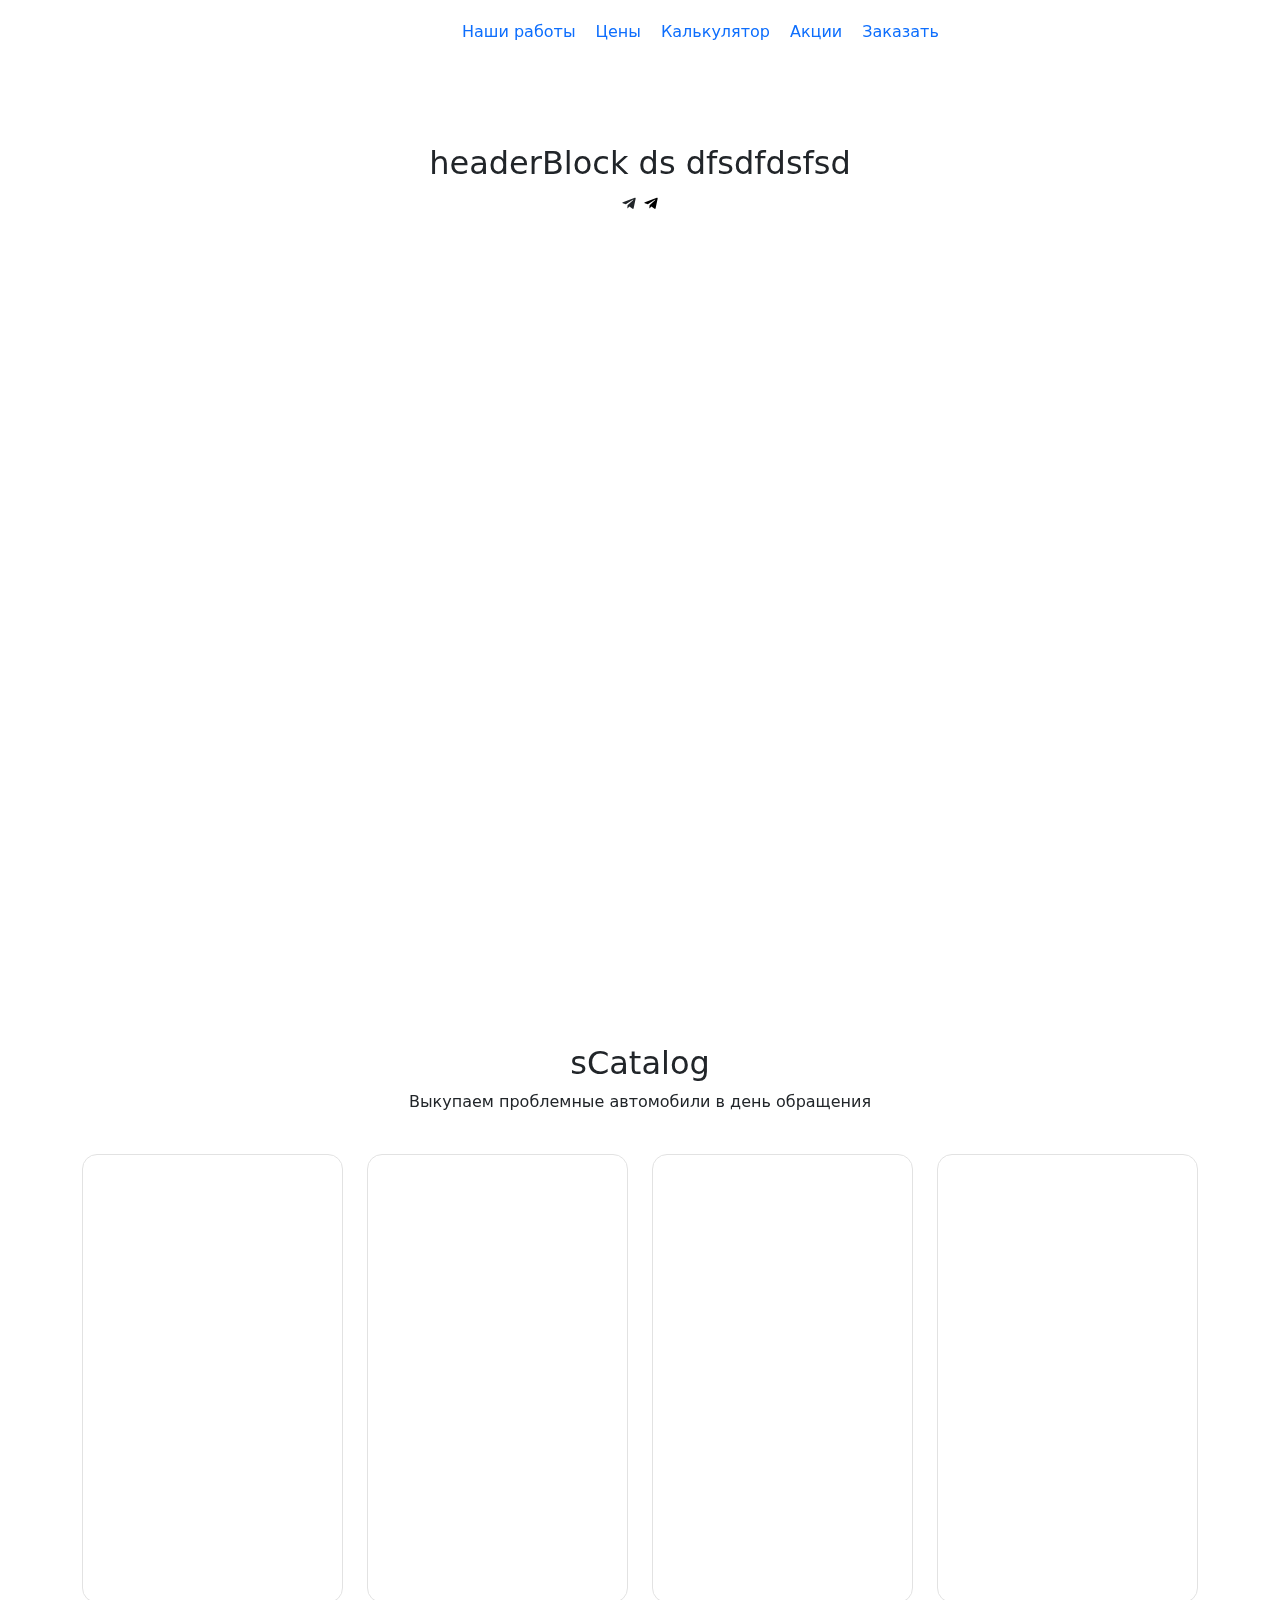
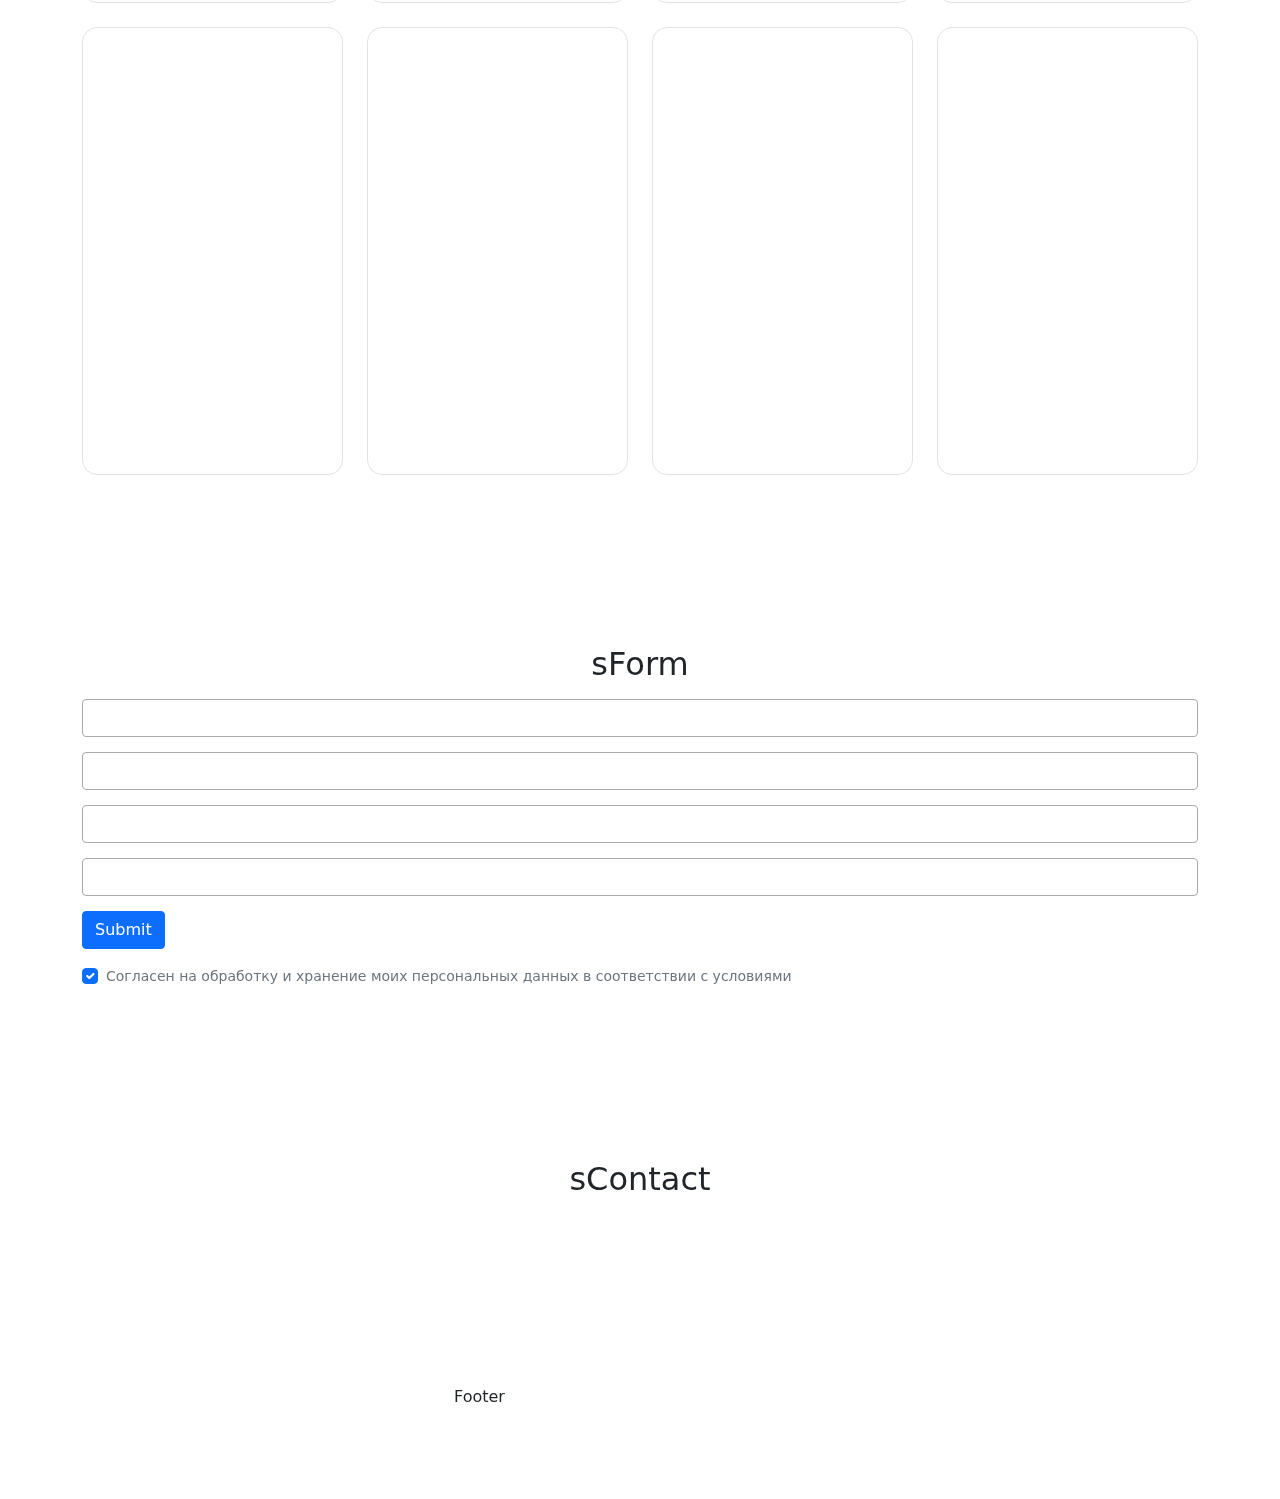
==== public/index.html @ 26b081e8 "Initial commit" ====
<!DOCTYPE html>
<html lang="ru">
	<head>
		<meta charset="utf-8">
		<title>Главная</title>
		<meta name="description" content="о чем страница">
		<meta http-equiv="X-UA-Compatible" content="IE=edge">
		<meta name="viewport" content="width=device-width,initial-scale=1.0,  shrink-to-fit=no, viewport-fit=cover">
		<link type="image/ico" href="img/favicon.ico" rel="shortcut icon"><meta name="format-detection" content="telephone=no"> 
		<link href="css/main.min.css" rel="stylesheet"/>
		<script>
			function addBlock(elem) {
				fetch(`parts/${elem}.html`)
					.then(response => response.text())
					.then( text => {
						const wrap = document.querySelector(`#${elem}Wrap`);
						wrap.insertAdjacentHTML('afterend', text);
						wrap.previousElementSibling.remove()
						wrap.remove();
					});
			}
		</script>
	</head>
	<body class="main-page">
		<div class="main-wrapper">
			<script>addBlock(`header`)</script>
			<div id="headerWrap"></div>
			<main>
				<!-- start headerBlock-->
				<div class="headerBlock section" id="headerBlock">
					<div class="container">
						<div class="section-title text-center">
							<h2>headerBlock ds dfsdfdsfsd</h2>
							<svg class="icon icon-telegram ">
								<use xlink:href="img/svg/sprite.svg#telegram"></use>
							</svg>
							<svg class="iconC iconC-telegram ">
								<use xlink:href="img/svg/spriteC.svg#telegram"></use>
							</svg>
						</div>
						<div class="row"></div>
					</div>
				</div>
				<!-- end headerBlock-->
				<!-- start sCatalog-->
				<div class="sCatalog section">
					<div class="container">
						<div class="section-title text-center">
							<h2>sCatalog</h2>
							<p>Выкупаем проблемные автомобили в день обращения</p>
						</div>
						<div class="sCatalog__row row">
							<div class="sCatalog__col col-3">
								<article class="product-item">
									<a class="product-item__img-wrap" href="#">
										<div class="img-wrap-center"> <img src="img/prod-1.jpg" alt="" loading="lazy"/>
										</div>
									</a>
									<div class="product-item__caption">
										<div class="product-item__title">
										</div>
										<div class="product-item__text">
										</div>
										<div class="product-item__price">
										</div>
										<a class="product-item__btn" href="#">
										</a>
									</div>
								</article>
								<!-- /.product-item-->
							</div>
							<div class="sCatalog__col col-3">
								<article class="product-item">
									<a class="product-item__img-wrap" href="#">
										<div class="img-wrap-center"> <img src="img/prod-2.jpg" alt="" loading="lazy"/>
										</div>
									</a>
									<div class="product-item__caption">
										<div class="product-item__title">
										</div>
										<div class="product-item__text">
										</div>
										<div class="product-item__price">
										</div>
										<a class="product-item__btn" href="#">
										</a>
									</div>
								</article>
								<!-- /.product-item-->
							</div>
							<div class="sCatalog__col col-3">
								<article class="product-item">
									<a class="product-item__img-wrap" href="#">
										<div class="img-wrap-center"> <img src="img/prod-3.jpg" alt="" loading="lazy"/>
										</div>
									</a>
									<div class="product-item__caption">
										<div class="product-item__title">
										</div>
										<div class="product-item__text">
										</div>
										<div class="product-item__price">
										</div>
										<a class="product-item__btn" href="#">
										</a>
									</div>
								</article>
								<!-- /.product-item-->
							</div>
							<div class="sCatalog__col col-3">
								<article class="product-item">
									<a class="product-item__img-wrap" href="#">
										<div class="img-wrap-center"> <img src="img/prod-4.jpg" alt="" loading="lazy"/>
										</div>
									</a>
									<div class="product-item__caption">
										<div class="product-item__title">
										</div>
										<div class="product-item__text">
										</div>
										<div class="product-item__price">
										</div>
										<a class="product-item__btn" href="#">
										</a>
									</div>
								</article>
								<!-- /.product-item-->
							</div>
							<div class="sCatalog__col col-3">
								<article class="product-item">
									<a class="product-item__img-wrap" href="#">
										<div class="img-wrap-center"> <img src="img/prod-5.jpg" alt="" loading="lazy"/>
										</div>
									</a>
									<div class="product-item__caption">
										<div class="product-item__title">
										</div>
										<div class="product-item__text">
										</div>
										<div class="product-item__price">
										</div>
										<a class="product-item__btn" href="#">
										</a>
									</div>
								</article>
								<!-- /.product-item-->
							</div>
							<div class="sCatalog__col col-3">
								<article class="product-item">
									<a class="product-item__img-wrap" href="#">
										<div class="img-wrap-center"> <img src="img/prod-6.jpg" alt="" loading="lazy"/>
										</div>
									</a>
									<div class="product-item__caption">
										<div class="product-item__title">
										</div>
										<div class="product-item__text">
										</div>
										<div class="product-item__price">
										</div>
										<a class="product-item__btn" href="#">
										</a>
									</div>
								</article>
								<!-- /.product-item-->
							</div>
							<div class="sCatalog__col col-3">
								<article class="product-item">
									<a class="product-item__img-wrap" href="#">
										<div class="img-wrap-center"> <img src="img/prod-7.jpg" alt="" loading="lazy"/>
										</div>
									</a>
									<div class="product-item__caption">
										<div class="product-item__title">
										</div>
										<div class="product-item__text">
										</div>
										<div class="product-item__price">
										</div>
										<a class="product-item__btn" href="#">
										</a>
									</div>
								</article>
								<!-- /.product-item-->
							</div>
							<div class="sCatalog__col col-3">
								<article class="product-item">
									<a class="product-item__img-wrap" href="#">
										<div class="img-wrap-center"> <img src="img/prod-8.jpg" alt="" loading="lazy"/>
										</div>
									</a>
									<div class="product-item__caption">
										<div class="product-item__title">
										</div>
										<div class="product-item__text">
										</div>
										<div class="product-item__price">
										</div>
										<a class="product-item__btn" href="#">
										</a>
									</div>
								</article>
								<!-- /.product-item-->
							</div>
						</div>
					</div>
				</div>
				<!-- end sCatalog-->
				<!-- start sForm-->
				<section class="sForm section" id="sForm">
					<div class="container">
						<div class="section-title text-center">
							<h2>sForm</h2>
						</div>
						<div class="sForm__row row">
						</div>
						<div class="form-wrap">
							<form>
								<div class="form-wrap__input-wrap form-group"><input class="form-wrap__input form-control" inputmode="" name="" type="text" placeholder=""/>
								</div>
								<!-- +e.input-wrap-->
								<div class="form-wrap__input-wrap form-group"><input class="form-wrap__input form-control" inputmode="" name="" type="text" placeholder=""/>
								</div>
								<!-- +e.input-wrap-->
								<div class="form-wrap__input-wrap form-group"><input class="form-wrap__input form-control" inputmode="" name="" type="text" placeholder=""/>
								</div>
								<!-- +e.input-wrap-->
								<div class="form-wrap__input-wrap form-group"><input class="form-wrap__input form-control" inputmode="" name="" type="text" placeholder=""/>
								</div>
								<!-- +e.input-wrap-->
								<button class="form-wrap__btn btn btn-primary" type="submit">Submit
								</button>
								<div class="form-wrap__policy">
									<label class="custom-input form-check"><input class="custom-input__input form-check-input" name="checkbox" type="checkbox" checked="checked"/><small class="custom-input__text text-secondary">Согласен на обработку и хранение моих персональных данных в соответствии с условиями</small>
									</label>
								</div>
							</form>
						</div>
					</div>
				</section>
				<!-- end sForm-->
				<!-- start sContact-->
				<section class="sContact section" id="sContact">
					<div class="container">
						<div class="section-title text-center">
							<h2>sContact</h2>
						</div>
						<div class="sContact__row row">
						</div>
					</div>
				</section>
				<!-- end sContact-->
			</main>
			<script>addBlock(`footer`)</script>
			<div id="footerWrap"></div>
		</div>
		<!--  start modals-->
		<div id="modal-call" style="display: none">
			<div class="modal-win">
				<div class="form-wrap">
					<form>
						<div class="text-center">
							<div class="form-wrap__title form-data h3 ttu">Обратный звонок
							</div>
							<p class="after-headline">Заполните заявку и&nbsp;мы&nbsp;с&nbsp;Вами свяжемся в&nbsp;течение 15&nbsp;минут</p>
						</div>
						<div class="form-wrap__input-wrap form-group"><input class="form-wrap__input form-control" inputmode="text" name="text" type="text" placeholder="Ваше Имя" required="required"/>
						</div>
						<!-- +e.input-wrap-->
						<div class="form-wrap__input-wrap form-group"><input class="form-wrap__input form-control" inputmode="tel" name="tel" type="tel" placeholder="Ваше телефон" required="required"/>
						</div>
						<!-- +e.input-wrap-->
						<div class="form-wrap__input-wrap form-group"><input class="form-wrap__input form-control" inputmode="tel" name="tel" type="tel" placeholder="Ваше телефон" required="required"/>
						</div>
						<!-- +e.input-wrap-->
						<button class="form-wrap__btn btn" type="submit">submit
						</button>
						<div class="form-wrap__policy">
							<label class="custom-input form-check"><input class="custom-input__input form-check-input" name="checkbox" type="checkbox" checked="checked"/><small class="custom-input__text text-secondary">Согласен на обработку и хранение моих персональных данных в соответствии с условиями</small>
							</label>
						</div>
						<div class="form-wrap__policy">
							<label class="custom-input form-check"><input class="custom-input__input form-check-input" name="checkbox" type="checkbox" checked="checked"/><small class="custom-input__text text-secondary">Согласен на обработку и хранение моих персональных данных в соответствии с условиями</small>
							</label>
						</div>
					</form>
				</div>
			</div>
		</div>
		<!-- #modal-call-->
		<!-- end modals-->
		<script src="libs/jquery/jquery.min.js"></script>
		<script src="libs/@fancyapps/ui/fancybox/fancybox.umd.js"> </script>
		<script src="libs/swiper/swiper-bundle.min.js"> </script>
		<script src="libs/inputmask/inputmask.min.js"> </script>
		<script src="libs/select2/js/select2.min.js"> </script>
		<script src="libs/select2/js/i18n/ru.js"> </script>
		<script src="js/JSCCommon.js"></script>
		<script src="js/common.js"></script>
	</body>
</html>
---- public/css/main.min.css ----
@import "custom-bootstrap.min.css";:root{--animate-delay:1.2s;--bs-body-font-size:16px;--sPT:2.5rem;--sPB:2.8125rem;--sTPB:1.25rem;--fancybox-content-color:var(--bs-body-color);--swiperArrowSize:4.25rem;--swiperArrowPosition:calc(var(--swiperArrowSize)*-1/2);--swiperBorderColorDef:var(--bs-primary);--swiperColorDef:var(--bs-primary);--swiperBgDef:#fff;--swiperBorderColorDefHover:var(--bs-primary);--swiperColorDefHover:var(--bs-primary);--swiperBgDefHover:#fff}.fancybox__container{--fancybox-bg:rgba(58,59,60,.77)}.pixel-perfect{background-position:center 0;background-repeat:no-repeat;display:block;height:100%;left:0;margin-left:auto;margin-right:auto;opacity:0;overflow:hidden;pointer-events:none;position:absolute;right:0;top:0;width:100%;z-index:1000}body,html{font-size:var(--bs-body-font-size)}html{-webkit-text-size-adjust:100%;-webkit-tap-highlight-color:rgba(33,36,41,0)}body.fancybox-active,body[class*=fixed]{margin-right:var(--spacing-end)}body.fancybox-active .header,body[class*=fixed] .header{padding-right:var(--spacing-end)}body.loaded_hiding{--s:0.36s;opacity:0;pointer-events:none;transition:all var(--s) ease-in-out}body.loaded_hiding:before{display:none}body.loaded{opacity:1;pointer-events:visible}body:before{content:"";height:100%;position:absolute;width:100%;--s:0.36s;-webkit-backdrop-filter:blur(5px);backdrop-filter:blur(5px);background-color:rgba(33,37,41,.8);left:0;opacity:0;top:0;transition:all var(--s) ease-in-out;z-index:-1}body.fancybox-active{overflow:hidden}body[class*=fixed]{left:0;position:absolute;top:0;touch-action:none;width:100%;z-index:999;-webkit-overflow-scrolling:none;overflow:hidden;overscroll-behavior:none}body[class*=fixed]:before{opacity:.76;z-index:999}.main-wrapper{display:flex;flex-direction:column;min-height:100vh;overflow:hidden;position:relative;width:100%}main{flex-grow:1}.section{background-position:50%;background-repeat:no-repeat;background-size:cover;padding-bottom:var(--sPB);padding-top:var(--sPT)}.section-title{margin-bottom:var(--sTPB)}.mono{font-family:var(--bs-font-monospace)}.small{font-size:.875rem}.tdn{text-decoration:none!important}.ttu{text-transform:uppercase}.tdu{text-decoration:underline}.tdu:hover{text-decoration:none}.fw-300{font-weight:300}.fw-400{font-weight:400}.fw-900{font-weight:900}.fw-500{font-weight:500}.fw-600{font-weight:600}.fw-100{font-weight:100}.row--sm{--bg-gutter-x:1.25rem}.image-source-link{color:#98c3d1}.strong,strong{font-weight:700}ul{padding-left:0}.res-i,picture img{height:auto;max-width:100%}.img-bg{background-position:50%;background-repeat:no-repeat;background-size:cover;position:relative}.img-bg img{inset:0;-o-object-fit:cover;object-fit:cover;position:absolute}.bgs{background-position:50%;background-repeat:no-repeat;background-size:cover}.table{display:table}.tr{display:table-row}.td{display:table-cell}.tabs__btn-accordion{width:100%}.tabs__btn:hover{cursor:pointer}.tabs__content{display:none}.tabs__content.active{display:block}.invisible{border:0;height:1px;margin:-1px;padding:0;position:absolute;width:1px;clip:rect(0 0 0 0);overflow:hidden}.control-wrap{position:relative}.swiper-button-hand{background-color:var(--swiperBgDef);background-image:none;background-position:50%;background-repeat:no-repeat;background-size:cover;border:2px solid var(--swiperBorderColorDef);border-radius:50%;bottom:0;box-shadow:0 15px 60px rgba(0,0,0,.1);color:var(--swiperColorDef);height:var(--swiperArrowSize);margin:auto 0;outline:none!important;position:absolute;top:0;width:var(--swiperArrowSize);--s:0.36s;transition:all var(--s) ease-in-out;-webkit-user-select:none;-moz-user-select:none;user-select:none}.swiper-button-hand:hover{background-color:var(--swiperBgDefHover);border-color:var(--swiperBorderColorDefHover);color:var(--swiperColorDefHover)}.swiper-button-hand .icon{font-size:.75rem}.swiper-button-hand:after{display:none}.swiper-button-hand-next{right:var(--swiperArrowPosition)}.swiper-button-hand-prev{left:var(--swiperArrowPosition)}.swiper-pagination{text-align:center;width:100%}.swiper-pagination-bullet{background-color:#e6e6e6;border-radius:50%;height:8px;opacity:1;outline:none!important;width:8px;--s:0.36s;display:inline-block;margin-left:.5rem;margin-right:.3125rem;transition:all var(--s) ease-in-out}.swiper-pagination-bullet-active,.swiper-pagination-bullet:hover{background-color:var(--bs-primary)}picture{display:block}img.object-fit-js{display:block;height:100%;width:100%}.object-fit-js img,img.img-bg,img.object-fit-js{-o-object-fit:cover;object-fit:cover}a{--s:0.36s;transition:all var(--s) ease-in-out}.picture-bg,img.img-bg{z-index:-1}.picture-bg,.picture-bg .object-fit-js,img.img-bg,img.img-bg .object-fit-js{height:100%;left:0;position:absolute;top:0;width:100%}.bg-wrap{position:relative;z-index:2}.browsehappy{background:#000;color:#fff;font-size:10px;min-height:100px;padding-top:30px;position:absolute;top:0;width:100%;z-index:2000}iframe{border:none}::-webkit-calendar-picker-indicator{background-image:url('data:image/svg+xml;charset=utf-8,<svg xmlns="http://www.w3.org/2000/svg" width="16" height="15" viewBox="0 0 24 24"><path fill="%230d6efd" d="M20 3h-1V1h-2v2H7V1H5v2H4c-1.1 0-2 .9-2 2v16c0 1.1.9 2 2 2h16c1.1 0 2-.9 2-2V5c0-1.1-.9-2-2-2m0 18H4V8h16z"/></svg>')}.btn,.form-control,.form-select{box-shadow:none!important}.fancybox__content :focus:not(.carousel__button.is-close){outline:none!important}.form-check,.form-check-input,.form-switch{cursor:pointer}.img-wrap-center{align-items:center;display:flex;inset:0;justify-content:center;margin:auto;position:absolute}.img-wrap-center img{height:auto;max-height:100%;max-width:100%}.img-wrap-center img.object-fit-js{height:100%;-o-object-fit:cover;object-fit:cover;width:100%}.footer{margin-top:auto}.footer__row{--bs-gutter-y:var(--bs-gutter-x)}.footer__slide{height:auto}.form-wrap__input-wrap{margin-bottom:.9375rem}.form-wrap__input{resize:none}.form-wrap__btn{cursor:pointer;margin-bottom:.9375rem}.form-wrap label{display:block;width:100%}input[type=number]{-moz-appearance:textfield}select::-ms-expand{display:none}input::-webkit-inner-spin-button,input::-webkit-outer-spin-button{-webkit-appearance:none;margin:0}.headerBlock{min-height:100vh;min-height:calc(var(--vh, 1vh)*100)}.headerBlock__row{--bs-gutter-y:var(--bs-gutter-x)}.headerBlock__slide{height:auto}.soc{--bs-gutter-x:10px;--bs-gutter-y:m;display:flex;margin-left:calc(var(--bs-gutter-x)*-1/2);margin-right:calc(var(--bs-gutter-x)*-1/2);margin-top:calc(var(--bs-gutter-y)*-1)}.soc>*{margin-top:calc(var(--bs-gutter-y));padding-left:calc(var(--bs-gutter-x)/2);padding-right:calc(var(--bs-gutter-x)/2)}.soc__item{text-decoration:none!important;vertical-align:middle;--s:0.36s;display:grid;place-items:center;transition:all var(--s) ease-in-out}.soc .icon{font-size:1.875rem}.counter{counter-reset:num}.counter__item{position:relative}.counter__item:before{content:counter(num);counter-increment:num}.addBlock{border:1px solid;border-radius:23px;color:var(--color,#0d6efd);display:flex;overflow:hidden;position:relative}.addBlock input{border:none;color:inherit;height:2.8125rem;text-align:center}.addBlock__btn{background:none!important;background:transparent;border:none!important;border-radius:23px;box-shadow:none!important;color:inherit;height:2.8125rem;outline:none!important;position:relative;width:1.625rem}.addBlock__btn:after,.addBlock__btn:before{background-color:currentColor;content:"";height:2px;inset:0;margin:auto;position:absolute;width:10px}.addBlock__btn--plus:after{transform:rotate(90deg)}.search-block{position:relative}.search-block input{border:none!important;font-size:14px;outline:none!important;padding-bottom:.875rem;padding-left:1.875rem;padding-top:.875rem;width:100%}.search-block .icon{border:none!important;font-size:1.25rem}.search-block button{align-items:center;background:none!important;border:none!important;display:flex;height:100%;justify-content:center;left:0;position:absolute;top:0}.breadcrumb-item{width:auto}:root{--fancybox-content-bg:none}.fancybox__content{max-width:100%;padding:0}.modal-win{background-color:#fff;max-width:100%;padding:40px;position:relative;width:31.25rem}.modal-win .mfp-close{color:#0d6efd;font-size:40px;font-weight:100}a{outline:0!important}.modal-form{position:relative}#foot-dialog h3{font-size:2.25em}.mfp-close{background:0 0;border:0;border-radius:50%;box-shadow:none;color:#212529;cursor:pointer;display:block;font-family:Arial,Baskerville,monospace;font-size:28px;font-size:50px;font-style:normal;font-weight:100;height:56px;line-height:56px;margin-right:-5px;margin-top:-5px;opacity:.65;opacity:1;outline:0;overflow:visible;padding:0;position:absolute;right:0;text-align:center;text-decoration:none;top:0;-webkit-user-select:none;-moz-user-select:none;user-select:none;width:56px;z-index:1046;--s:0.36s;transition:all var(--s) ease-in-out}.polite .link{color:#0d6efd;cursor:pointer;text-decoration:underline}.polite .link :hover{display:none}.fancybox__container{min-height:100%;transform:none!important;width:100%!important}.fancybox-throwOutUp{animation:fancybox-throwOutUp .25s ease both}.fancybox-throwOutDown{animation:fancybox-throwOutDown .25s ease both}@keyframes fancybox-throwOutUp{0%{opacity:0;transform:translate3d(0,-5%,0)}to{opacity:1;transform:translateZ(0)}}@keyframes fancybox-throwOutDown{to{opacity:0;transform:translate3d(0,10%,0)}}.sCatalog__row{--bs-gutter-y:var(--bs-gutter-x)}.sCatalog__slide{height:auto}.product-item{background:#fff;border:1px solid #e2e2e2;border-radius:15px;display:flex;flex-direction:column;min-height:100%;overflow:hidden;position:relative}.product-item__img-wrap{display:block;position:relative;--ratio:190/298;aspect-ratio:var(--ratio)}.product-item__caption{display:flex;flex-direction:column;flex-grow:1;padding:1.25rem}.sContact__row{--bs-gutter-y:var(--bs-gutter-x)}.sContact__slide{height:auto}.sContent__row{--bs-gutter-y:var(--bs-gutter-x)}.sContent__slide{height:auto}.sForm__row{--bs-gutter-y:var(--bs-gutter-x)}.sForm__slide{height:auto}.menu{list-style:none;margin-bottom:0;max-width:100%;position:relative}.menu li{padding:0}.menu a{display:block;padding:1.25rem calc(var(--bs-gutter-x)/2)}.toggle-menu-mobile{--h:0.125em;--color:#0d6efd;--position:calc(var(--h)*2);cursor:pointer;display:block;font-size:32px;height:calc(var(--h)*12);position:relative;width:1em}.toggle-menu-mobile.on span{--color:transparent}.toggle-menu-mobile.on{--position:0;--rotate:45deg}.toggle-menu-mobile span:after,.toggle-menu-mobile span:before{content:"";left:0;position:absolute}.toggle-menu-mobile span{bottom:0;display:block;margin-bottom:auto;margin-top:auto;position:absolute;top:0}.toggle-menu-mobile span:before{top:var(--position);transform:rotate(var(--rotate,0))}.toggle-menu-mobile span:after{bottom:var(--position);transform:rotate(calc(var(--rotate, 0)*-1))}.toggle-menu-mobile span,.toggle-menu-mobile span:after,.toggle-menu-mobile span:before{backface-visibility:hidden;background-color:var(--color);height:var(--h);transform-origin:50% 50%;transition:all .3s;width:1em}.top-nav__row{--bs-gutter-y:var(--bs-gutter-x)}.top-nav__slide{height:auto}.topLine__row{--bs-gutter-y:var(--bs-gutter-x)}.topLine__slide{height:auto}@media (min-width:576px){.modal-text{max-width:1000px}}@media (min-width:768px){:root{--sPT:5rem;--sPB:5.625rem;--sTPB:2.5rem}}@media (min-width:992px){.wow{visibility:hidden}.menu{display:flex;text-align:center;--bs-gutter-x:20px;--bs-gutter-y:0;flex-wrap:wrap;margin-left:calc(var(--bs-gutter-x)*-1/2);margin-right:calc(var(--bs-gutter-x)*-1/2);margin-top:calc(var(--bs-gutter-y)*-1)}.menu>*{margin-top:calc(var(--bs-gutter-y));padding-left:calc(var(--bs-gutter-x)/2);padding-right:calc(var(--bs-gutter-x)/2)}}@media (max-width:991.98px){.menu-mobile{background-color:#fff;max-width:85%;position:fixed!important;right:0;top:0;width:280px;z-index:999;--s:0.6s;transition:all var(--s) ease-in-out;will-change:transform}.menu-mobile:not(.active){transform:translate3d(120%,0,0);--opacity:0}.menu-mobile:not(.active) .toggle-menu-mobile{opacity:0}.menu-mobile .toggle-menu-mobile{color:#fff;left:0;margin-left:-15%;position:absolute;right:auto;top:10px;z-index:9999}.menu-mobile .toggle-menu-mobile span:after,.menu-mobile .toggle-menu-mobile span:before{--color:#fff}.menu-mobile__inner{overflow-x:hidden;overflow-y:auto;padding:calc(env(safe-area-inset-top, 0px) + 1.25rem) 0 calc(env(safe-area-inset-bottom, 0px) + 1.25rem);-webkit-overflow-scrolling:touch;height:100vh}.menu-mobile.active .toggle-menu-mobile{opacity:1}.menu-mobile ul{position:relative}.menu-mobile li{border-top:1px solid hsla(0,0%,100%,.13);display:block;margin:0}.menu-mobile li a{display:block;padding:10px}}@media (hover:hover){.custom-scroll{scrollbar-color:var(--bs-primary) transparent;scrollbar-width:auto}.custom-scroll::-webkit-scrollbar{width:4px}.custom-scroll::-webkit-scrollbar-track{background:transparent}.custom-scroll::-webkit-scrollbar-thumb{background-color:var(--bs-primary);border:0 solid transparent;border-radius:16px}}
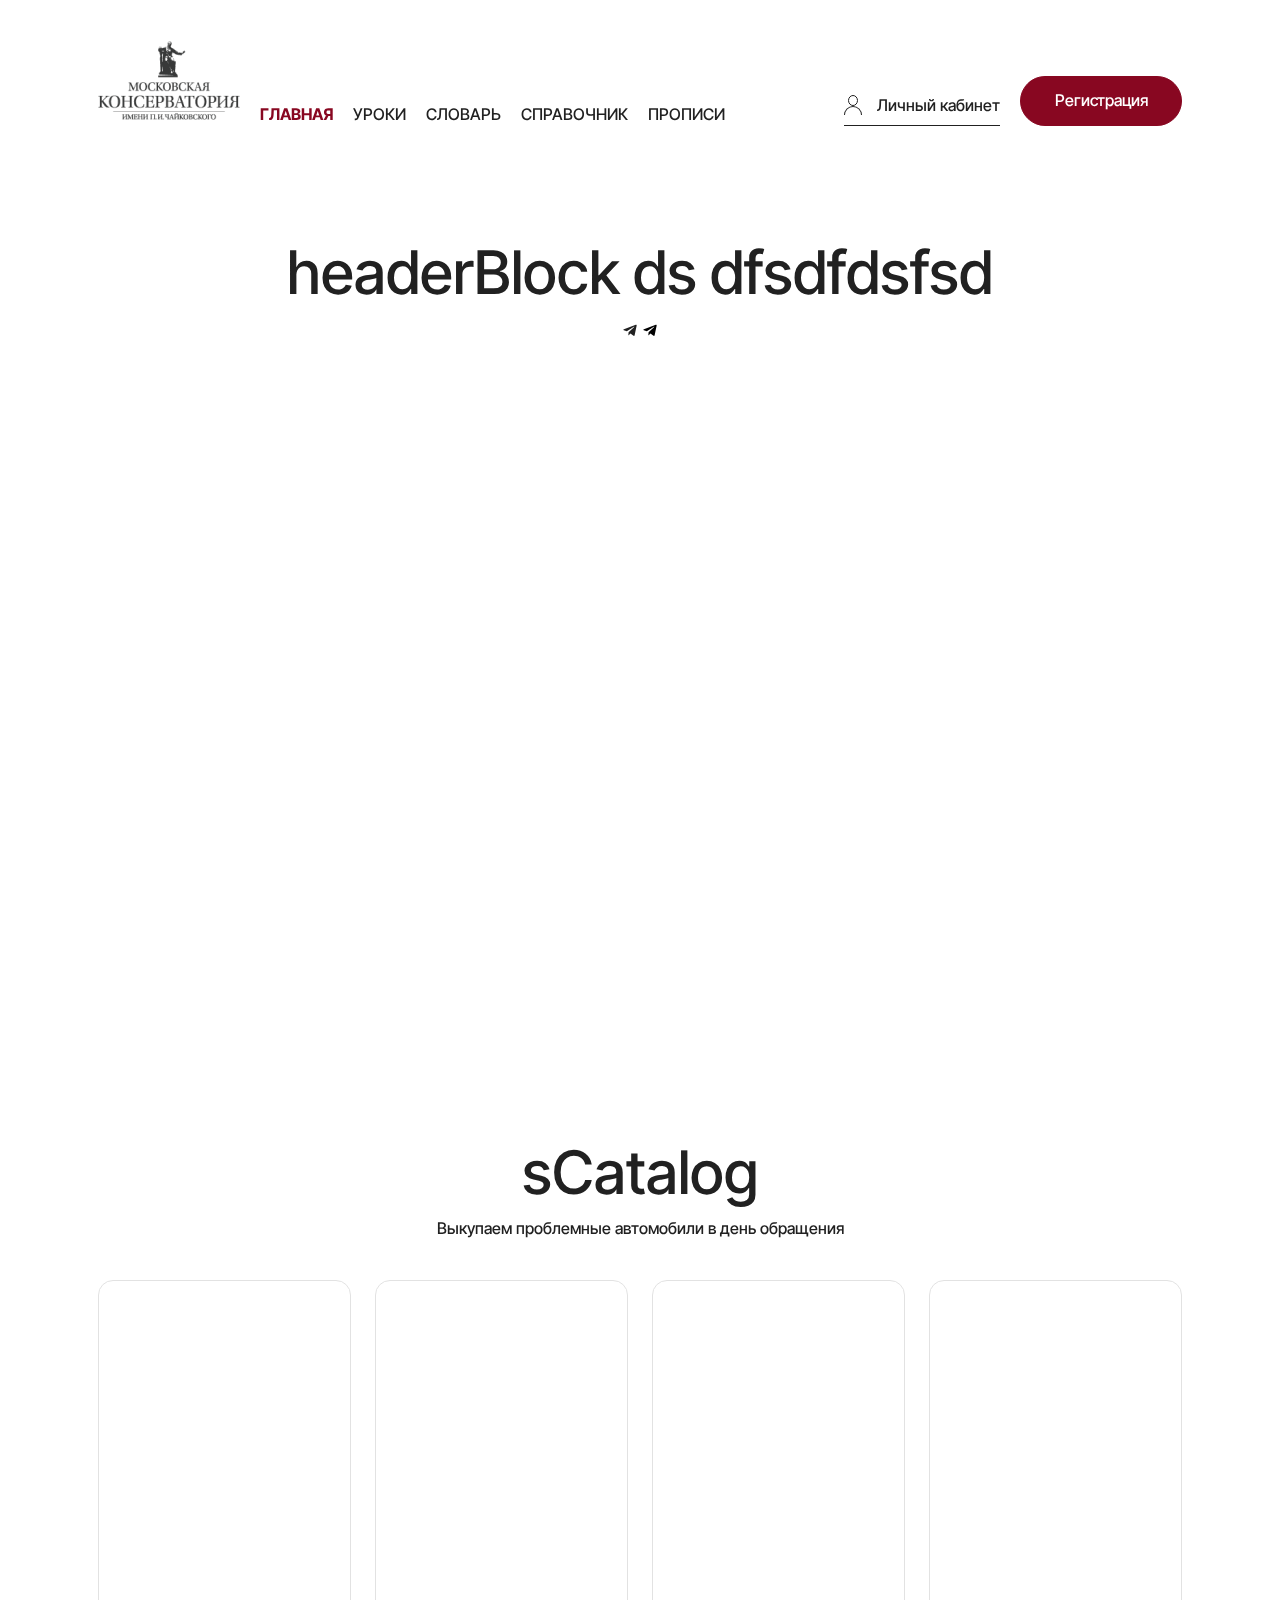
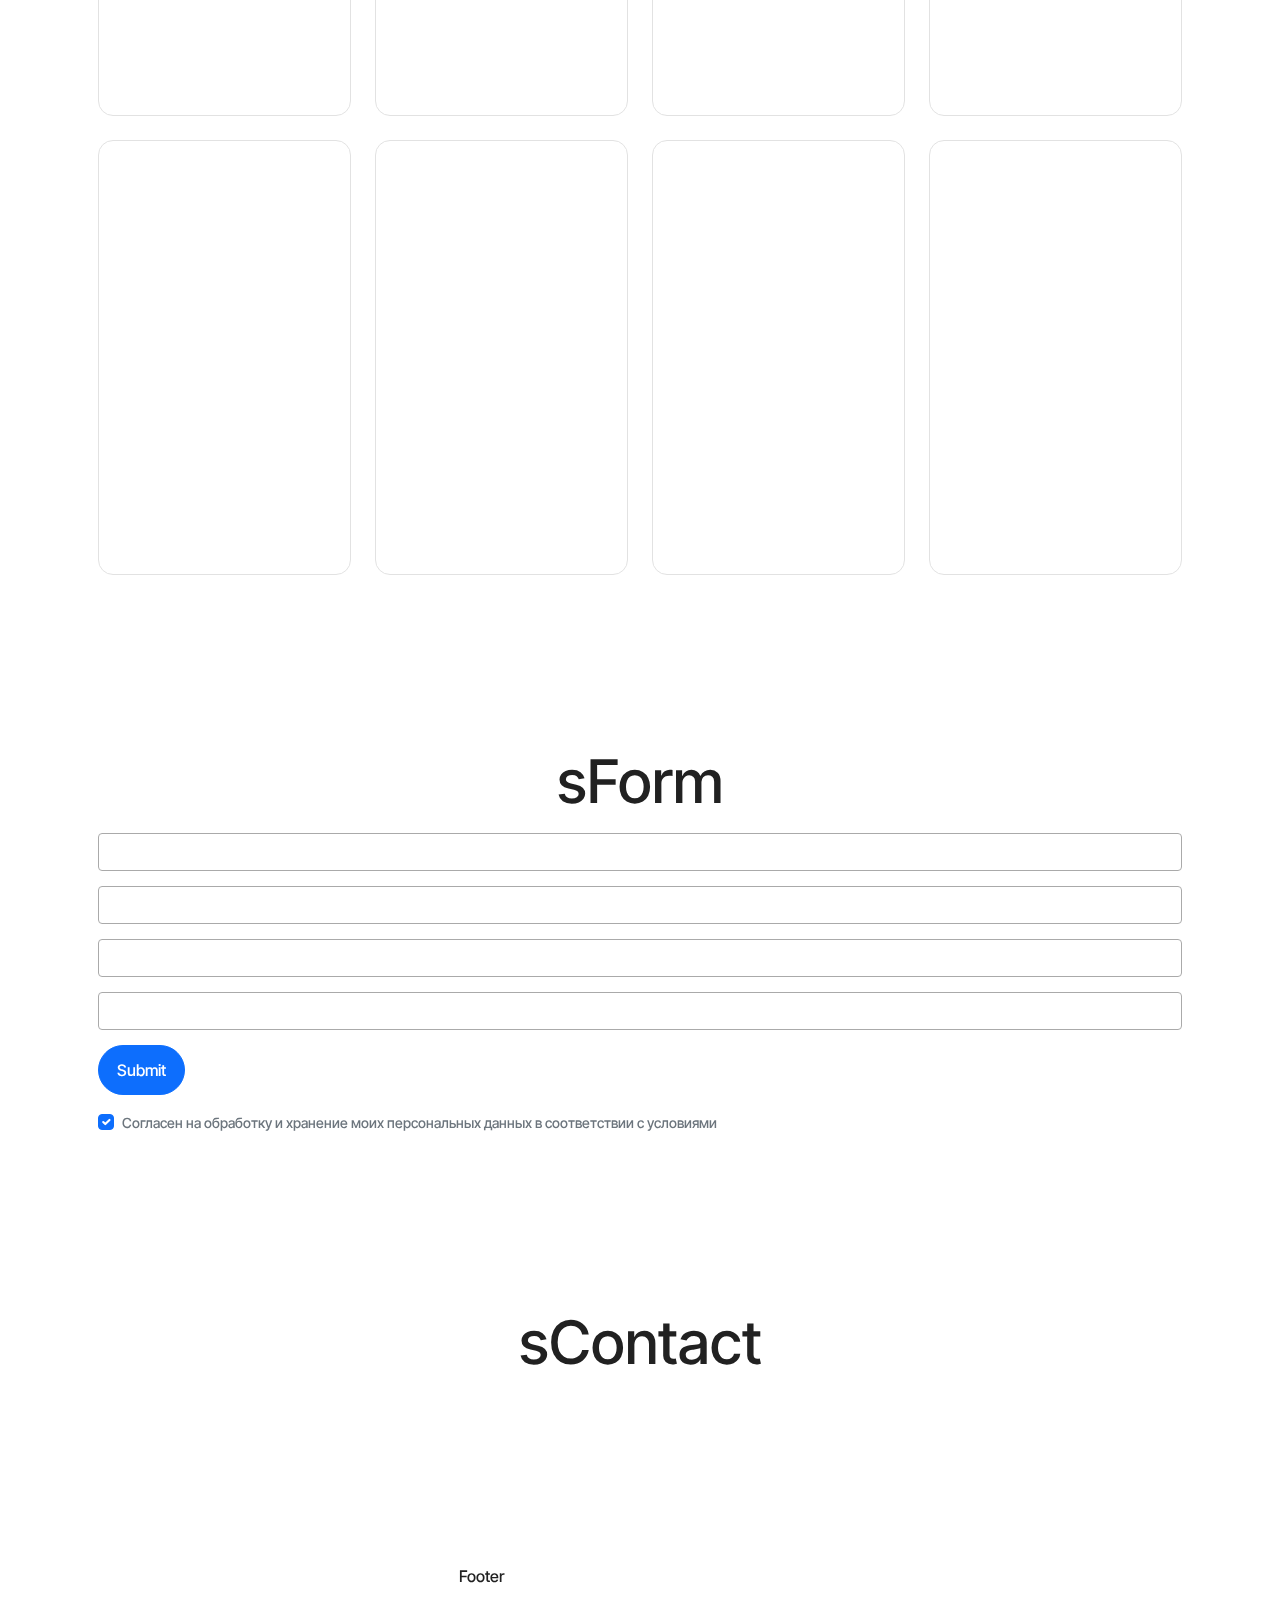
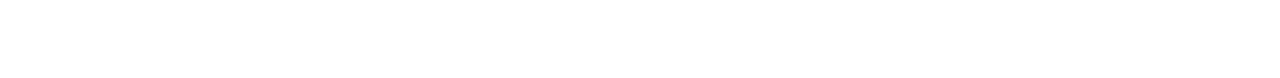
==== commit 8839a6b0: "feat: add header" ====
--- a/public/index.html
+++ b/public/index.html
@@ -6,7 +6,9 @@
 		<meta name="description" content="о чем страница">
 		<meta http-equiv="X-UA-Compatible" content="IE=edge">
 		<meta name="viewport" content="width=device-width,initial-scale=1.0,  shrink-to-fit=no, viewport-fit=cover">
-		<link type="image/ico" href="img/favicon.ico" rel="shortcut icon"><meta name="format-detection" content="telephone=no"> 
+		<link type="image/ico" href="img/favicon.ico" rel="shortcut icon"><meta name="format-detection" content="telephone=no"> <link rel="preconnect" href="https://fonts.googleapis.com">
+<link rel="preconnect" href="https://fonts.gstatic.com" crossorigin>
+<link href="https://fonts.googleapis.com/css2?family=Inter+Tight:ital,wght@0,100..900;1,100..900&display=swap" rel="stylesheet">
 		<link href="css/main.min.css" rel="stylesheet"/>
 		<script>
 			function addBlock(elem) {
@@ -295,6 +297,7 @@
 		<script src="libs/inputmask/inputmask.min.js"> </script>
 		<script src="libs/select2/js/select2.min.js"> </script>
 		<script src="libs/select2/js/i18n/ru.js"> </script>
+		<script src="https://cdn.jsdelivr.net/npm/bootstrap@5.0.2/dist/js/bootstrap.bundle.min.js" integrity="sha384-MrcW6ZMFYlzcLA8Nl+NtUVF0sA7MsXsP1UyJoMp4YLEuNSfAP+JcXn/tWtIaxVXM" crossorigin="anonymous"></script>
 		<script src="js/JSCCommon.js"></script>
 		<script src="js/common.js"></script>
 	</body>
--- a/public/css/main.min.css
+++ b/public/css/main.min.css
@@ -1 +1 @@
-@import "custom-bootstrap.min.css";:root{--animate-delay:1.2s;--bs-body-font-size:16px;--sPT:2.5rem;--sPB:2.8125rem;--sTPB:1.25rem;--fancybox-content-color:var(--bs-body-color);--swiperArrowSize:4.25rem;--swiperArrowPosition:calc(var(--swiperArrowSize)*-1/2);--swiperBorderColorDef:var(--bs-primary);--swiperColorDef:var(--bs-primary);--swiperBgDef:#fff;--swiperBorderColorDefHover:var(--bs-primary);--swiperColorDefHover:var(--bs-primary);--swiperBgDefHover:#fff}.fancybox__container{--fancybox-bg:rgba(58,59,60,.77)}.pixel-perfect{background-position:center 0;background-repeat:no-repeat;display:block;height:100%;left:0;margin-left:auto;margin-right:auto;opacity:0;overflow:hidden;pointer-events:none;position:absolute;right:0;top:0;width:100%;z-index:1000}body,html{font-size:var(--bs-body-font-size)}html{-webkit-text-size-adjust:100%;-webkit-tap-highlight-color:rgba(33,36,41,0)}body.fancybox-active,body[class*=fixed]{margin-right:var(--spacing-end)}body.fancybox-active .header,body[class*=fixed] .header{padding-right:var(--spacing-end)}body.loaded_hiding{--s:0.36s;opacity:0;pointer-events:none;transition:all var(--s) ease-in-out}body.loaded_hiding:before{display:none}body.loaded{opacity:1;pointer-events:visible}body:before{content:"";height:100%;position:absolute;width:100%;--s:0.36s;-webkit-backdrop-filter:blur(5px);backdrop-filter:blur(5px);background-color:rgba(33,37,41,.8);left:0;opacity:0;top:0;transition:all var(--s) ease-in-out;z-index:-1}body.fancybox-active{overflow:hidden}body[class*=fixed]{left:0;position:absolute;top:0;touch-action:none;width:100%;z-index:999;-webkit-overflow-scrolling:none;overflow:hidden;overscroll-behavior:none}body[class*=fixed]:before{opacity:.76;z-index:999}.main-wrapper{display:flex;flex-direction:column;min-height:100vh;overflow:hidden;position:relative;width:100%}main{flex-grow:1}.section{background-position:50%;background-repeat:no-repeat;background-size:cover;padding-bottom:var(--sPB);padding-top:var(--sPT)}.section-title{margin-bottom:var(--sTPB)}.mono{font-family:var(--bs-font-monospace)}.small{font-size:.875rem}.tdn{text-decoration:none!important}.ttu{text-transform:uppercase}.tdu{text-decoration:underline}.tdu:hover{text-decoration:none}.fw-300{font-weight:300}.fw-400{font-weight:400}.fw-900{font-weight:900}.fw-500{font-weight:500}.fw-600{font-weight:600}.fw-100{font-weight:100}.row--sm{--bg-gutter-x:1.25rem}.image-source-link{color:#98c3d1}.strong,strong{font-weight:700}ul{padding-left:0}.res-i,picture img{height:auto;max-width:100%}.img-bg{background-position:50%;background-repeat:no-repeat;background-size:cover;position:relative}.img-bg img{inset:0;-o-object-fit:cover;object-fit:cover;position:absolute}.bgs{background-position:50%;background-repeat:no-repeat;background-size:cover}.table{display:table}.tr{display:table-row}.td{display:table-cell}.tabs__btn-accordion{width:100%}.tabs__btn:hover{cursor:pointer}.tabs__content{display:none}.tabs__content.active{display:block}.invisible{border:0;height:1px;margin:-1px;padding:0;position:absolute;width:1px;clip:rect(0 0 0 0);overflow:hidden}.control-wrap{position:relative}.swiper-button-hand{background-color:var(--swiperBgDef);background-image:none;background-position:50%;background-repeat:no-repeat;background-size:cover;border:2px solid var(--swiperBorderColorDef);border-radius:50%;bottom:0;box-shadow:0 15px 60px rgba(0,0,0,.1);color:var(--swiperColorDef);height:var(--swiperArrowSize);margin:auto 0;outline:none!important;position:absolute;top:0;width:var(--swiperArrowSize);--s:0.36s;transition:all var(--s) ease-in-out;-webkit-user-select:none;-moz-user-select:none;user-select:none}.swiper-button-hand:hover{background-color:var(--swiperBgDefHover);border-color:var(--swiperBorderColorDefHover);color:var(--swiperColorDefHover)}.swiper-button-hand .icon{font-size:.75rem}.swiper-button-hand:after{display:none}.swiper-button-hand-next{right:var(--swiperArrowPosition)}.swiper-button-hand-prev{left:var(--swiperArrowPosition)}.swiper-pagination{text-align:center;width:100%}.swiper-pagination-bullet{background-color:#e6e6e6;border-radius:50%;height:8px;opacity:1;outline:none!important;width:8px;--s:0.36s;display:inline-block;margin-left:.5rem;margin-right:.3125rem;transition:all var(--s) ease-in-out}.swiper-pagination-bullet-active,.swiper-pagination-bullet:hover{background-color:var(--bs-primary)}picture{display:block}img.object-fit-js{display:block;height:100%;width:100%}.object-fit-js img,img.img-bg,img.object-fit-js{-o-object-fit:cover;object-fit:cover}a{--s:0.36s;transition:all var(--s) ease-in-out}.picture-bg,img.img-bg{z-index:-1}.picture-bg,.picture-bg .object-fit-js,img.img-bg,img.img-bg .object-fit-js{height:100%;left:0;position:absolute;top:0;width:100%}.bg-wrap{position:relative;z-index:2}.browsehappy{background:#000;color:#fff;font-size:10px;min-height:100px;padding-top:30px;position:absolute;top:0;width:100%;z-index:2000}iframe{border:none}::-webkit-calendar-picker-indicator{background-image:url('data:image/svg+xml;charset=utf-8,<svg xmlns="http://www.w3.org/2000/svg" width="16" height="15" viewBox="0 0 24 24"><path fill="%230d6efd" d="M20 3h-1V1h-2v2H7V1H5v2H4c-1.1 0-2 .9-2 2v16c0 1.1.9 2 2 2h16c1.1 0 2-.9 2-2V5c0-1.1-.9-2-2-2m0 18H4V8h16z"/></svg>')}.btn,.form-control,.form-select{box-shadow:none!important}.fancybox__content :focus:not(.carousel__button.is-close){outline:none!important}.form-check,.form-check-input,.form-switch{cursor:pointer}.img-wrap-center{align-items:center;display:flex;inset:0;justify-content:center;margin:auto;position:absolute}.img-wrap-center img{height:auto;max-height:100%;max-width:100%}.img-wrap-center img.object-fit-js{height:100%;-o-object-fit:cover;object-fit:cover;width:100%}.footer{margin-top:auto}.footer__row{--bs-gutter-y:var(--bs-gutter-x)}.footer__slide{height:auto}.form-wrap__input-wrap{margin-bottom:.9375rem}.form-wrap__input{resize:none}.form-wrap__btn{cursor:pointer;margin-bottom:.9375rem}.form-wrap label{display:block;width:100%}input[type=number]{-moz-appearance:textfield}select::-ms-expand{display:none}input::-webkit-inner-spin-button,input::-webkit-outer-spin-button{-webkit-appearance:none;margin:0}.headerBlock{min-height:100vh;min-height:calc(var(--vh, 1vh)*100)}.headerBlock__row{--bs-gutter-y:var(--bs-gutter-x)}.headerBlock__slide{height:auto}.soc{--bs-gutter-x:10px;--bs-gutter-y:m;display:flex;margin-left:calc(var(--bs-gutter-x)*-1/2);margin-right:calc(var(--bs-gutter-x)*-1/2);margin-top:calc(var(--bs-gutter-y)*-1)}.soc>*{margin-top:calc(var(--bs-gutter-y));padding-left:calc(var(--bs-gutter-x)/2);padding-right:calc(var(--bs-gutter-x)/2)}.soc__item{text-decoration:none!important;vertical-align:middle;--s:0.36s;display:grid;place-items:center;transition:all var(--s) ease-in-out}.soc .icon{font-size:1.875rem}.counter{counter-reset:num}.counter__item{position:relative}.counter__item:before{content:counter(num);counter-increment:num}.addBlock{border:1px solid;border-radius:23px;color:var(--color,#0d6efd);display:flex;overflow:hidden;position:relative}.addBlock input{border:none;color:inherit;height:2.8125rem;text-align:center}.addBlock__btn{background:none!important;background:transparent;border:none!important;border-radius:23px;box-shadow:none!important;color:inherit;height:2.8125rem;outline:none!important;position:relative;width:1.625rem}.addBlock__btn:after,.addBlock__btn:before{background-color:currentColor;content:"";height:2px;inset:0;margin:auto;position:absolute;width:10px}.addBlock__btn--plus:after{transform:rotate(90deg)}.search-block{position:relative}.search-block input{border:none!important;font-size:14px;outline:none!important;padding-bottom:.875rem;padding-left:1.875rem;padding-top:.875rem;width:100%}.search-block .icon{border:none!important;font-size:1.25rem}.search-block button{align-items:center;background:none!important;border:none!important;display:flex;height:100%;justify-content:center;left:0;position:absolute;top:0}.breadcrumb-item{width:auto}:root{--fancybox-content-bg:none}.fancybox__content{max-width:100%;padding:0}.modal-win{background-color:#fff;max-width:100%;padding:40px;position:relative;width:31.25rem}.modal-win .mfp-close{color:#0d6efd;font-size:40px;font-weight:100}a{outline:0!important}.modal-form{position:relative}#foot-dialog h3{font-size:2.25em}.mfp-close{background:0 0;border:0;border-radius:50%;box-shadow:none;color:#212529;cursor:pointer;display:block;font-family:Arial,Baskerville,monospace;font-size:28px;font-size:50px;font-style:normal;font-weight:100;height:56px;line-height:56px;margin-right:-5px;margin-top:-5px;opacity:.65;opacity:1;outline:0;overflow:visible;padding:0;position:absolute;right:0;text-align:center;text-decoration:none;top:0;-webkit-user-select:none;-moz-user-select:none;user-select:none;width:56px;z-index:1046;--s:0.36s;transition:all var(--s) ease-in-out}.polite .link{color:#0d6efd;cursor:pointer;text-decoration:underline}.polite .link :hover{display:none}.fancybox__container{min-height:100%;transform:none!important;width:100%!important}.fancybox-throwOutUp{animation:fancybox-throwOutUp .25s ease both}.fancybox-throwOutDown{animation:fancybox-throwOutDown .25s ease both}@keyframes fancybox-throwOutUp{0%{opacity:0;transform:translate3d(0,-5%,0)}to{opacity:1;transform:translateZ(0)}}@keyframes fancybox-throwOutDown{to{opacity:0;transform:translate3d(0,10%,0)}}.sCatalog__row{--bs-gutter-y:var(--bs-gutter-x)}.sCatalog__slide{height:auto}.product-item{background:#fff;border:1px solid #e2e2e2;border-radius:15px;display:flex;flex-direction:column;min-height:100%;overflow:hidden;position:relative}.product-item__img-wrap{display:block;position:relative;--ratio:190/298;aspect-ratio:var(--ratio)}.product-item__caption{display:flex;flex-direction:column;flex-grow:1;padding:1.25rem}.sContact__row{--bs-gutter-y:var(--bs-gutter-x)}.sContact__slide{height:auto}.sContent__row{--bs-gutter-y:var(--bs-gutter-x)}.sContent__slide{height:auto}.sForm__row{--bs-gutter-y:var(--bs-gutter-x)}.sForm__slide{height:auto}.menu{list-style:none;margin-bottom:0;max-width:100%;position:relative}.menu li{padding:0}.menu a{display:block;padding:1.25rem calc(var(--bs-gutter-x)/2)}.toggle-menu-mobile{--h:0.125em;--color:#0d6efd;--position:calc(var(--h)*2);cursor:pointer;display:block;font-size:32px;height:calc(var(--h)*12);position:relative;width:1em}.toggle-menu-mobile.on span{--color:transparent}.toggle-menu-mobile.on{--position:0;--rotate:45deg}.toggle-menu-mobile span:after,.toggle-menu-mobile span:before{content:"";left:0;position:absolute}.toggle-menu-mobile span{bottom:0;display:block;margin-bottom:auto;margin-top:auto;position:absolute;top:0}.toggle-menu-mobile span:before{top:var(--position);transform:rotate(var(--rotate,0))}.toggle-menu-mobile span:after{bottom:var(--position);transform:rotate(calc(var(--rotate, 0)*-1))}.toggle-menu-mobile span,.toggle-menu-mobile span:after,.toggle-menu-mobile span:before{backface-visibility:hidden;background-color:var(--color);height:var(--h);transform-origin:50% 50%;transition:all .3s;width:1em}.top-nav__row{--bs-gutter-y:var(--bs-gutter-x)}.top-nav__slide{height:auto}.topLine__row{--bs-gutter-y:var(--bs-gutter-x)}.topLine__slide{height:auto}@media (min-width:576px){.modal-text{max-width:1000px}}@media (min-width:768px){:root{--sPT:5rem;--sPB:5.625rem;--sTPB:2.5rem}}@media (min-width:992px){.wow{visibility:hidden}.menu{display:flex;text-align:center;--bs-gutter-x:20px;--bs-gutter-y:0;flex-wrap:wrap;margin-left:calc(var(--bs-gutter-x)*-1/2);margin-right:calc(var(--bs-gutter-x)*-1/2);margin-top:calc(var(--bs-gutter-y)*-1)}.menu>*{margin-top:calc(var(--bs-gutter-y));padding-left:calc(var(--bs-gutter-x)/2);padding-right:calc(var(--bs-gutter-x)/2)}}@media (max-width:991.98px){.menu-mobile{background-color:#fff;max-width:85%;position:fixed!important;right:0;top:0;width:280px;z-index:999;--s:0.6s;transition:all var(--s) ease-in-out;will-change:transform}.menu-mobile:not(.active){transform:translate3d(120%,0,0);--opacity:0}.menu-mobile:not(.active) .toggle-menu-mobile{opacity:0}.menu-mobile .toggle-menu-mobile{color:#fff;left:0;margin-left:-15%;position:absolute;right:auto;top:10px;z-index:9999}.menu-mobile .toggle-menu-mobile span:after,.menu-mobile .toggle-menu-mobile span:before{--color:#fff}.menu-mobile__inner{overflow-x:hidden;overflow-y:auto;padding:calc(env(safe-area-inset-top, 0px) + 1.25rem) 0 calc(env(safe-area-inset-bottom, 0px) + 1.25rem);-webkit-overflow-scrolling:touch;height:100vh}.menu-mobile.active .toggle-menu-mobile{opacity:1}.menu-mobile ul{position:relative}.menu-mobile li{border-top:1px solid hsla(0,0%,100%,.13);display:block;margin:0}.menu-mobile li a{display:block;padding:10px}}@media (hover:hover){.custom-scroll{scrollbar-color:var(--bs-primary) transparent;scrollbar-width:auto}.custom-scroll::-webkit-scrollbar{width:4px}.custom-scroll::-webkit-scrollbar-track{background:transparent}.custom-scroll::-webkit-scrollbar-thumb{background-color:var(--bs-primary);border:0 solid transparent;border-radius:16px}}+@import "custom-bootstrap.min.css";:root{--animate-delay:1.2s;--bs-body-font-size:16px;--sPT:2.5rem;--sPB:2.8125rem;--sTPB:1.25rem;--fancybox-content-color:var(--bs-body-color);--swiperArrowSize:4.25rem;--swiperArrowPosition:calc(var(--swiperArrowSize)*-1/2);--swiperBorderColorDef:var(--bs-primary);--swiperColorDef:var(--bs-primary);--swiperBgDef:#fff;--swiperBorderColorDefHover:var(--bs-primary);--swiperColorDefHover:var(--bs-primary);--swiperBgDefHover:#fff}.fancybox__container{--fancybox-bg:rgba(58,59,60,.77)}.pixel-perfect{background-position:center 0;background-repeat:no-repeat;display:block;height:100%;left:0;margin-left:auto;margin-right:auto;opacity:0;overflow:hidden;pointer-events:none;position:absolute;right:0;top:0;width:100%;z-index:1000}body,html{font-size:var(--bs-body-font-size)}html{-webkit-text-size-adjust:100%;-webkit-tap-highlight-color:rgba(33,36,41,0)}body.fancybox-active,body[class*=fixed]{margin-right:var(--spacing-end)}body.fancybox-active .header,body[class*=fixed] .header{padding-right:var(--spacing-end)}body.loaded_hiding{--s:0.36s;opacity:0;pointer-events:none;transition:all var(--s) ease-in-out}body.loaded_hiding:before{display:none}body.loaded{opacity:1;pointer-events:visible}body:before{content:"";height:100%;position:absolute;width:100%;--s:0.36s;-webkit-backdrop-filter:blur(5px);backdrop-filter:blur(5px);background-color:rgba(33,33,33,.8);left:0;opacity:0;top:0;transition:all var(--s) ease-in-out;z-index:-1}body.fancybox-active{overflow:hidden}body[class*=fixed]{left:0;position:absolute;top:0;touch-action:none;width:100%;z-index:999;-webkit-overflow-scrolling:none;overflow:hidden;overscroll-behavior:none}body[class*=fixed]:before{opacity:.76;z-index:999}.main-wrapper{display:flex;flex-direction:column;min-height:100vh;overflow:hidden;position:relative;width:100%}main{flex-grow:1}.section{background-position:50%;background-repeat:no-repeat;background-size:cover;padding-bottom:var(--sPB);padding-top:var(--sPT)}.section-title{margin-bottom:var(--sTPB)}.mono{font-family:var(--bs-font-monospace)}.small{font-size:.875rem}.tdn{text-decoration:none!important}.ttu{text-transform:uppercase}.tdu{text-decoration:underline}.tdu:hover{text-decoration:none}.fw-300{font-weight:300}.fw-400{font-weight:400}.fw-900{font-weight:900}.fw-500{font-weight:500}.fw-600{font-weight:600}.fw-100{font-weight:100}.row--sm{--bg-gutter-x:1.25rem}.image-source-link{color:#98c3d1}.strong,strong{font-weight:700}ul{padding-left:0}.res-i,picture img{height:auto;max-width:100%}.img-bg{background-position:50%;background-repeat:no-repeat;background-size:cover;position:relative}.img-bg img{inset:0;-o-object-fit:cover;object-fit:cover;position:absolute}.bgs{background-position:50%;background-repeat:no-repeat;background-size:cover}.table{display:table}.tr{display:table-row}.td{display:table-cell}.tabs__btn-accordion{width:100%}.tabs__btn:hover{cursor:pointer}.tabs__content{display:none}.tabs__content.active{display:block}.invisible{border:0;height:1px;margin:-1px;padding:0;position:absolute;width:1px;clip:rect(0 0 0 0);overflow:hidden}.control-wrap{position:relative}.swiper-button-hand{background-color:var(--swiperBgDef);background-image:none;background-position:50%;background-repeat:no-repeat;background-size:cover;border:2px solid var(--swiperBorderColorDef);border-radius:50%;bottom:0;box-shadow:0 15px 60px rgba(0,0,0,.1);color:var(--swiperColorDef);height:var(--swiperArrowSize);margin:auto 0;outline:none!important;position:absolute;top:0;width:var(--swiperArrowSize);--s:0.36s;transition:all var(--s) ease-in-out;-webkit-user-select:none;-moz-user-select:none;user-select:none}.swiper-button-hand:hover{background-color:var(--swiperBgDefHover);border-color:var(--swiperBorderColorDefHover);color:var(--swiperColorDefHover)}.swiper-button-hand .icon{font-size:.75rem}.swiper-button-hand:after{display:none}.swiper-button-hand-next{right:var(--swiperArrowPosition)}.swiper-button-hand-prev{left:var(--swiperArrowPosition)}.swiper-pagination{text-align:center;width:100%}.swiper-pagination-bullet{background-color:#e6e6e6;border-radius:50%;height:8px;opacity:1;outline:none!important;width:8px;--s:0.36s;display:inline-block;margin-left:.5rem;margin-right:.3125rem;transition:all var(--s) ease-in-out}.swiper-pagination-bullet-active,.swiper-pagination-bullet:hover{background-color:var(--bs-primary)}picture{display:block}img.object-fit-js{display:block;height:100%;width:100%}.object-fit-js img,img.img-bg,img.object-fit-js{-o-object-fit:cover;object-fit:cover}a{--s:0.36s;transition:all var(--s) ease-in-out}.picture-bg,img.img-bg{z-index:-1}.picture-bg,.picture-bg .object-fit-js,img.img-bg,img.img-bg .object-fit-js{height:100%;left:0;position:absolute;top:0;width:100%}.bg-wrap{position:relative;z-index:2}.browsehappy{background:#000;color:#fff;font-size:10px;min-height:100px;padding-top:30px;position:absolute;top:0;width:100%;z-index:2000}iframe{border:none}::-webkit-calendar-picker-indicator{background-image:url('data:image/svg+xml;charset=utf-8,<svg xmlns="http://www.w3.org/2000/svg" width="16" height="15" viewBox="0 0 24 24"><path fill="%230d6efd" d="M20 3h-1V1h-2v2H7V1H5v2H4c-1.1 0-2 .9-2 2v16c0 1.1.9 2 2 2h16c1.1 0 2-.9 2-2V5c0-1.1-.9-2-2-2m0 18H4V8h16z"/></svg>')}.btn,.form-control,.form-select{box-shadow:none!important}.fancybox__content :focus:not(.carousel__button.is-close){outline:none!important}.form-check,.form-check-input,.form-switch{cursor:pointer}.img-wrap-center{align-items:center;display:flex;inset:0;justify-content:center;margin:auto;position:absolute}.img-wrap-center img{height:auto;max-height:100%;max-width:100%}.img-wrap-center img.object-fit-js{height:100%;-o-object-fit:cover;object-fit:cover;width:100%}.btn{--bs-btn-padding-x:1.125rem;--bs-btn-padding-y:0.6875rem;--bs-btn-font-size:0.61625rem;--bs-btn-font-weight:500;--bs-btn-line-height:1.21;--bs-btn-border-radius:1.925625rem}.footer{margin-top:auto}.footer__row{--bs-gutter-y:var(--bs-gutter-x)}.footer__slide{height:auto}.form-wrap__input-wrap{margin-bottom:.9375rem}.form-wrap__input{resize:none}.form-wrap__btn{cursor:pointer;margin-bottom:.9375rem}.form-wrap label{display:block;width:100%}input[type=number]{-moz-appearance:textfield}select::-ms-expand{display:none}input::-webkit-inner-spin-button,input::-webkit-outer-spin-button{-webkit-appearance:none;margin:0}.headerBlock{min-height:100vh;min-height:calc(var(--vh, 1vh)*100)}.headerBlock__row{--bs-gutter-y:var(--bs-gutter-x)}.headerBlock__slide{height:auto}.soc{--bs-gutter-x:10px;--bs-gutter-y:m;display:flex;margin-left:calc(var(--bs-gutter-x)*-1/2);margin-right:calc(var(--bs-gutter-x)*-1/2);margin-top:calc(var(--bs-gutter-y)*-1)}.soc>*{margin-top:calc(var(--bs-gutter-y));padding-left:calc(var(--bs-gutter-x)/2);padding-right:calc(var(--bs-gutter-x)/2)}.soc__item{text-decoration:none!important;vertical-align:middle;--s:0.36s;display:grid;place-items:center;transition:all var(--s) ease-in-out}.soc .icon{font-size:1.875rem}.counter{counter-reset:num}.counter__item{position:relative}.counter__item:before{content:counter(num);counter-increment:num}.addBlock{border:1px solid;border-radius:23px;color:var(--color,#0d6efd);display:flex;overflow:hidden;position:relative}.addBlock input{border:none;color:inherit;height:2.8125rem;text-align:center}.addBlock__btn{background:none!important;background:transparent;border:none!important;border-radius:23px;box-shadow:none!important;color:inherit;height:2.8125rem;outline:none!important;position:relative;width:1.625rem}.addBlock__btn:after,.addBlock__btn:before{background-color:currentColor;content:"";height:2px;inset:0;margin:auto;position:absolute;width:10px}.addBlock__btn--plus:after{transform:rotate(90deg)}.search-block{position:relative}.search-block input{border:none!important;font-size:14px;outline:none!important;padding-bottom:.875rem;padding-left:1.875rem;padding-top:.875rem;width:100%}.search-block .icon{border:none!important;font-size:1.25rem}.search-block button{align-items:center;background:none!important;border:none!important;display:flex;height:100%;justify-content:center;left:0;position:absolute;top:0}.breadcrumb-item{width:auto}:root{--fancybox-content-bg:none}.fancybox__content{max-width:100%;padding:0}.modal-win{background-color:#fff;max-width:100%;padding:40px;position:relative;width:31.25rem}.modal-win .mfp-close{color:#0d6efd;font-size:40px;font-weight:100}a{outline:0!important}.modal-form{position:relative}#foot-dialog h3{font-size:2.25em}.mfp-close{background:0 0;border:0;border-radius:50%;box-shadow:none;color:#212121;cursor:pointer;display:block;font-family:Arial,Baskerville,monospace;font-size:28px;font-size:50px;font-style:normal;font-weight:100;height:56px;line-height:56px;margin-right:-5px;margin-top:-5px;opacity:.65;opacity:1;outline:0;overflow:visible;padding:0;position:absolute;right:0;text-align:center;text-decoration:none;top:0;-webkit-user-select:none;-moz-user-select:none;user-select:none;width:56px;z-index:1046;--s:0.36s;transition:all var(--s) ease-in-out}.polite .link{color:#0d6efd;cursor:pointer;text-decoration:underline}.polite .link :hover{display:none}.fancybox__container{min-height:100%;transform:none!important;width:100%!important}.fancybox-throwOutUp{animation:fancybox-throwOutUp .25s ease both}.fancybox-throwOutDown{animation:fancybox-throwOutDown .25s ease both}@keyframes fancybox-throwOutUp{0%{opacity:0;transform:translate3d(0,-5%,0)}to{opacity:1;transform:translateZ(0)}}@keyframes fancybox-throwOutDown{to{opacity:0;transform:translate3d(0,10%,0)}}.sCatalog__row{--bs-gutter-y:var(--bs-gutter-x)}.sCatalog__slide{height:auto}.product-item{background:#fff;border:1px solid #e2e2e2;border-radius:15px;display:flex;flex-direction:column;min-height:100%;overflow:hidden;position:relative}.product-item__img-wrap{display:block;position:relative;--ratio:190/298;aspect-ratio:var(--ratio)}.product-item__caption{display:flex;flex-direction:column;flex-grow:1;padding:1.25rem}.sContact__row{--bs-gutter-y:var(--bs-gutter-x)}.sContact__slide{height:auto}.sContent__row{--bs-gutter-y:var(--bs-gutter-x)}.sContent__slide{height:auto}.sForm__row{--bs-gutter-y:var(--bs-gutter-x)}.sForm__slide{height:auto}.menu{list-style:none;margin-bottom:0;max-width:100%;position:relative}.menu li{padding:0}.menu li.current-menu-item a{color:#880721;font-weight:700}.menu a{color:#212121;display:block;padding:0 calc(var(--bs-gutter-x)/2);text-transform:uppercase}.menu a:hover{color:#880721;font-weight:700}.toggle-menu-mobile{--h:0.0625rem;--color:#212121;--position:calc(var(--h)*9);cursor:pointer;display:block;font-size:47px;height:calc(var(--h)*20);position:relative;width:1em}.toggle-menu-mobile.on span{--color:transparent}.toggle-menu-mobile.on{--position:0;--rotate:45deg}.toggle-menu-mobile span:after,.toggle-menu-mobile span:before{content:"";left:0;position:absolute}.toggle-menu-mobile span{bottom:0;display:block;margin-bottom:auto;margin-top:auto;position:absolute;top:0}.toggle-menu-mobile span:before{top:var(--position);transform:rotate(var(--rotate,0))}.toggle-menu-mobile span:after{bottom:var(--position);transform:rotate(calc(var(--rotate, 0)*-1))}.toggle-menu-mobile span,.toggle-menu-mobile span:after,.toggle-menu-mobile span:before{backface-visibility:hidden;background-color:var(--color);height:var(--h);transform-origin:50% 50%;transition:all .3s;width:1em}.top-nav{padding:2.3125rem 0 1.875rem}.top-nav__row{--bs-gutter-x:1.25rem;--bs-gutter-y:1.375rem;align-items:center}.top-nav__slide{height:auto}.top-nav__btn{--bs-btn-padding-x:2.0625rem;--bs-btn-padding-y:0.896875rem;--bs-btn-font-size:1rem;--bs-btn-border-radius:3.125rem;display:block;width:100%}.top-nav__link{align-items:flex-end;color:#212121;display:flex;font-weight:500;line-height:1.21}.top-nav__link .iconC{flex:0 0 auto;margin-right:.9375rem}.top-nav__link .icon{fill:none;stroke:currentColor;stroke-width:1px;flex:0 0 auto;margin-left:.75rem}.top-nav__link--logout,.top-nav__link:hover{color:#880721}.topLine__row{--bs-gutter-y:var(--bs-gutter-x)}.topLine__slide{height:auto}@media (min-width:576px){.modal-text{max-width:1000px}}@media (min-width:768px){:root{--sPT:5rem;--sPB:5.625rem;--sTPB:2.5rem}.btn{--bs-btn-padding-x:1.125rem;--bs-btn-padding-y:0.896875rem;--bs-btn-font-size:1rem;--bs-btn-border-radius:3.125rem}.top-nav__btn{--bs-btn-padding-x:2.09375rem;--bs-btn-padding-y:0.896875rem;--bs-btn-font-size:1rem;--bs-btn-border-radius:3.125rem}}@media (min-width:992px){.wow{visibility:hidden}.menu{display:flex;text-align:center;--bs-gutter-x:20px;--bs-gutter-y:0;flex-wrap:wrap;margin-left:calc(var(--bs-gutter-x)*-1/2);margin-right:calc(var(--bs-gutter-x)*-1/2);margin-top:calc(var(--bs-gutter-y)*-1)}.menu>*{margin-top:calc(var(--bs-gutter-y));padding-left:calc(var(--bs-gutter-x)/2);padding-right:calc(var(--bs-gutter-x)/2)}.top-nav__row{align-items:flex-end}.top-nav__link{border-bottom:1px solid;padding-bottom:.625rem}}@media (min-width:1400px){.menu{--bs-gutter-x:51.1px}.top-nav__row{--bs-gutter-x:2.5rem}.top-nav .menu-mobile{margin-left:1.5625rem}}@media (max-width:991.98px){.menu-mobile{background-color:#fff;position:fixed!important;right:0;top:0;width:100%;z-index:999;--s:0.6s;transition:all var(--s) ease-in-out;will-change:transform}.menu-mobile:not(.active){transform:translate3d(120%,0,0);--opacity:0}.menu-mobile:not(.active) .toggle-menu-mobile{opacity:0}.menu-mobile .toggle-menu-mobile{color:#fff;font-size:1.25rem;position:absolute;right:1.6875rem;top:1.6875rem;z-index:9999}.menu-mobile .toggle-menu-mobile span:after,.menu-mobile .toggle-menu-mobile span:before{--color:#212121}.menu-mobile__inner{overflow-x:hidden;overflow-y:auto;padding:calc(env(safe-area-inset-top, 0px) + 2.5625rem) 0 calc(env(safe-area-inset-bottom, 0px) + 2.5625rem);-webkit-overflow-scrolling:touch;height:100vh}.menu-mobile.active .toggle-menu-mobile{opacity:1}.menu-mobile ul{margin-bottom:2.375rem;position:relative;text-align:center}.menu-mobile li{border-top:1px solid hsla(0,0%,100%,.13);display:block;margin:0}.menu-mobile li:not(:last-child){margin-bottom:2.1875rem}.menu-mobile li a{display:block;margin:0 auto;max-width:-moz-max-content;max-width:max-content}.menu-mobile .top-nav__link{border-top:1px solid #212121;justify-content:center;padding:1.125rem 0}.menu-mobile .top-nav__link:last-of-type{border-bottom:1px solid #212121}.top-nav__col{margin:0;padding:0}}@media (hover:hover){.custom-scroll{scrollbar-color:var(--bs-primary) transparent;scrollbar-width:auto}.custom-scroll::-webkit-scrollbar{width:4px}.custom-scroll::-webkit-scrollbar-track{background:transparent}.custom-scroll::-webkit-scrollbar-thumb{background-color:var(--bs-primary);border:0 solid transparent;border-radius:16px}}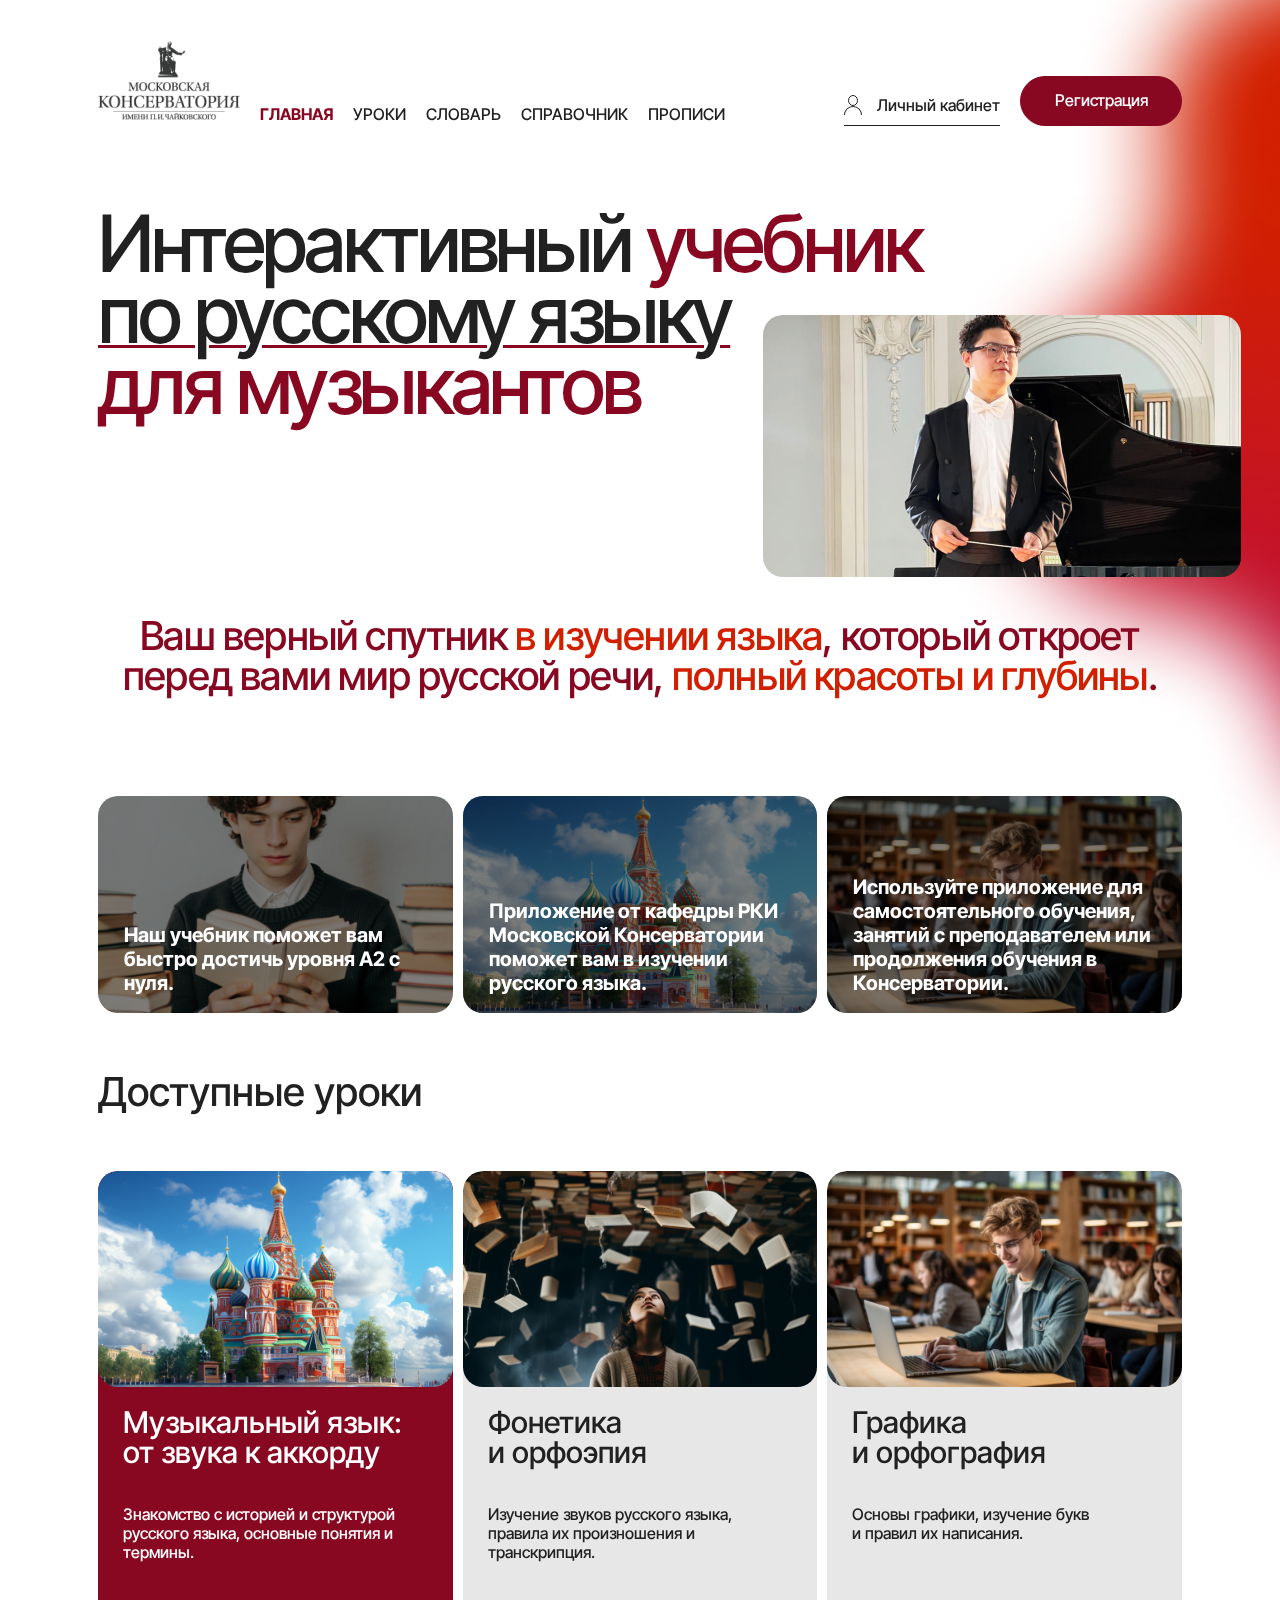
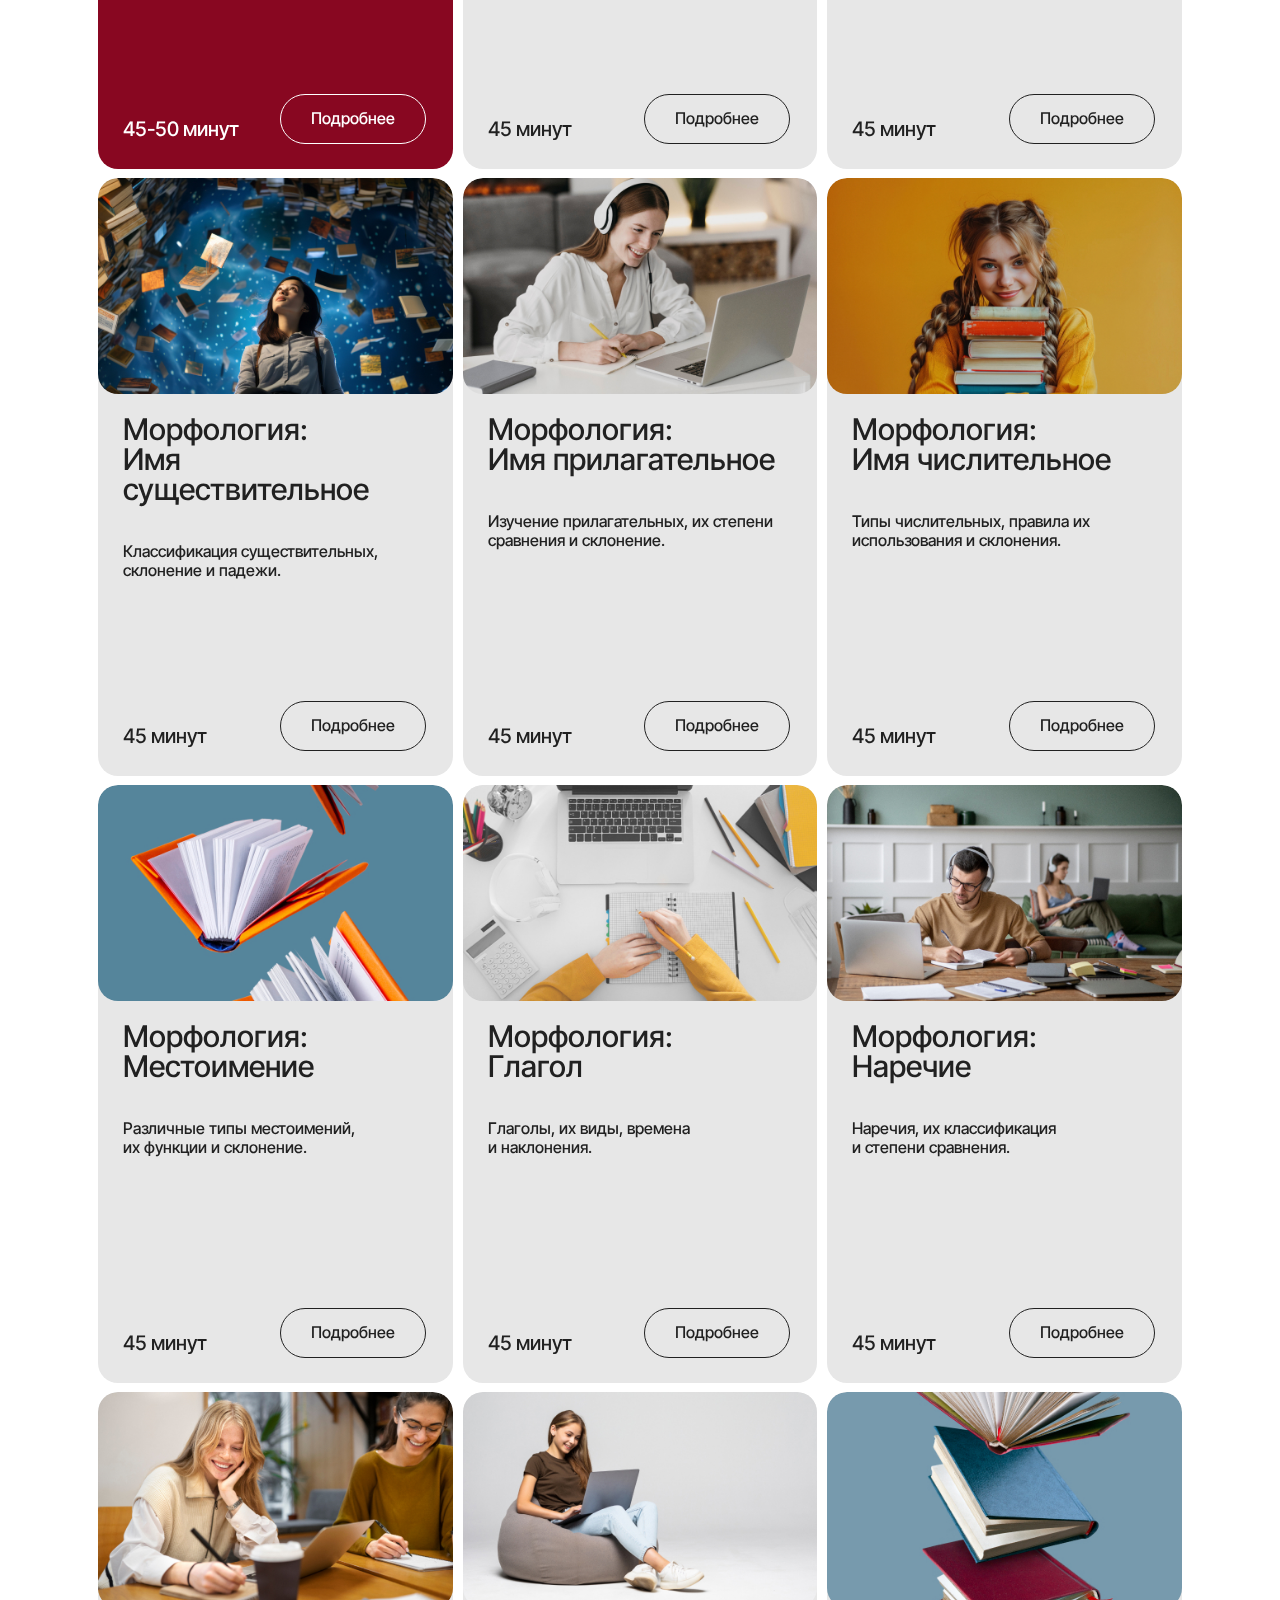
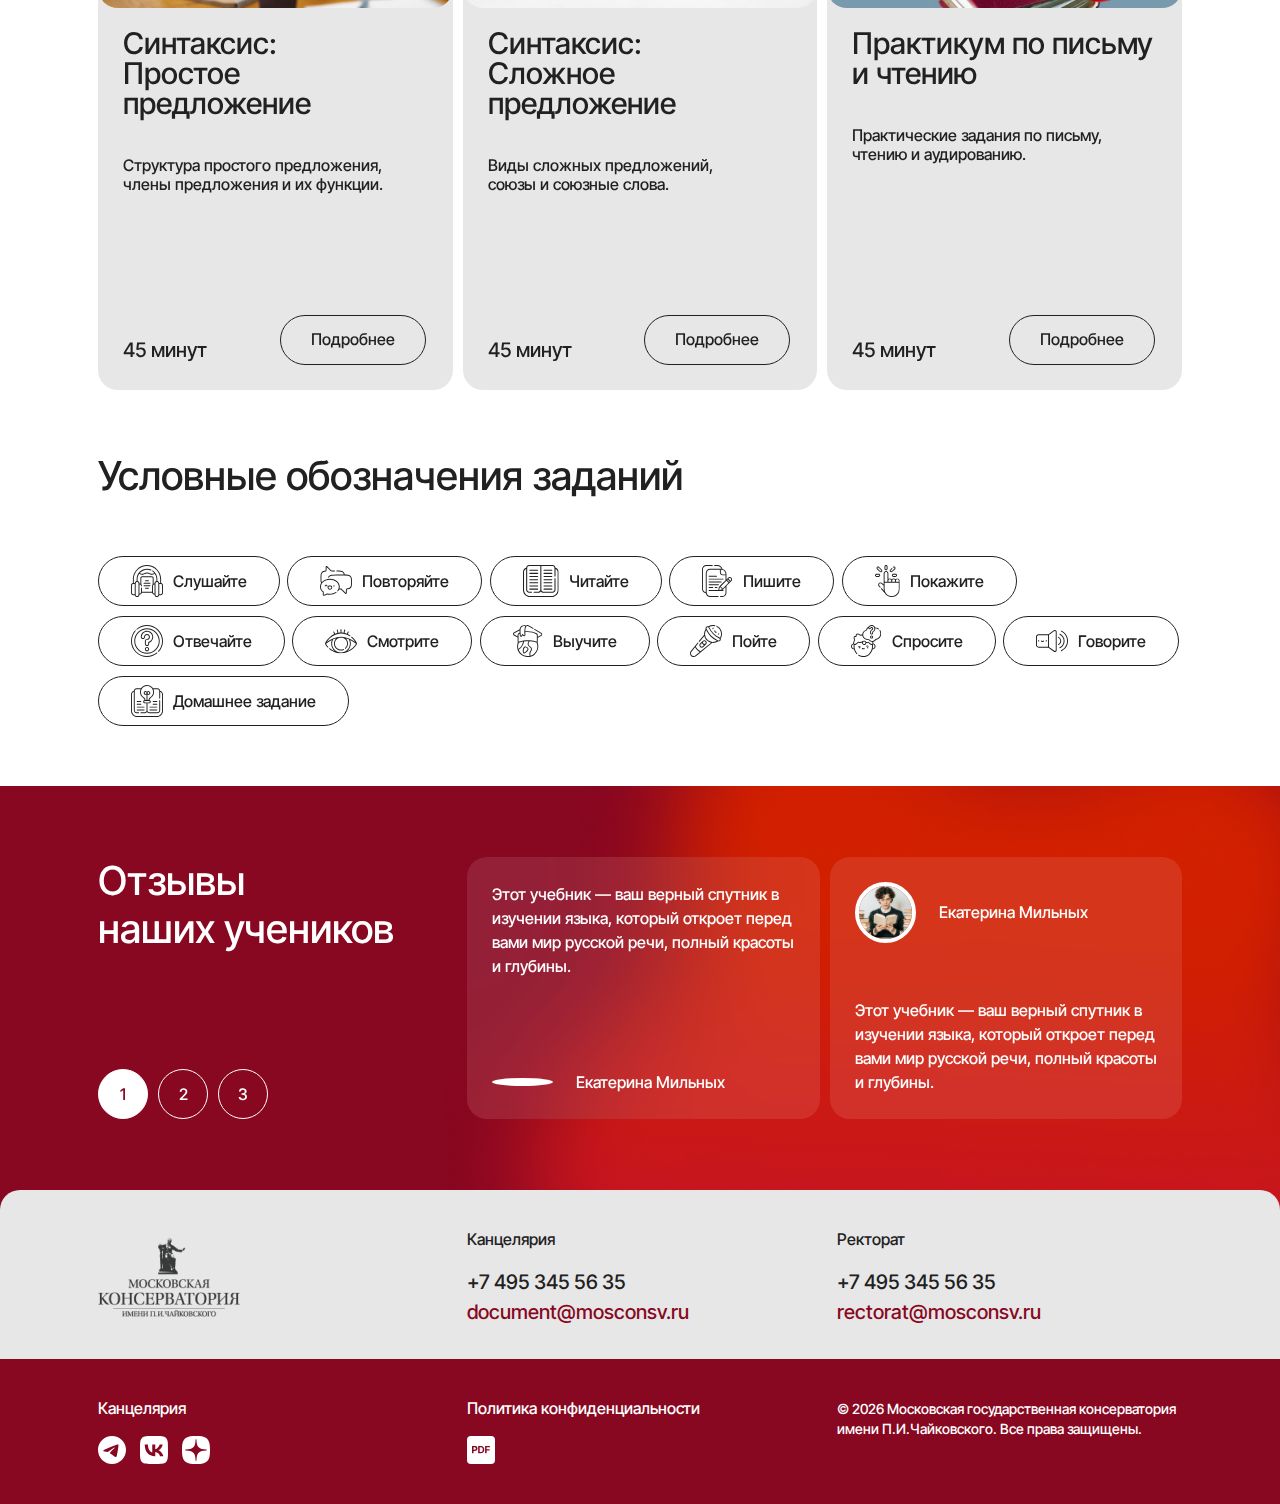
==== commit c1d8c3d2: "feat: add 3 pages" ====
--- a/public/index.html
+++ b/public/index.html
@@ -30,231 +30,467 @@
 			<main>
 				<!-- start headerBlock-->
 				<div class="headerBlock section" id="headerBlock">
+					<div class="headerBlock__container container"><img class="bg" src="img/bg.png" alt="" loading="lazy"/>
+						<h1>Интерактивный <span class="text-accent">учебник</span><br/><span class="underline">по русскому языку</span><br/><span class="text-accent">для музыкантов</span></h1><img class="img res-i" src="img/headerBlock-img-1.jpg" alt="" loading="lazy"/>
+					</div>
+				</div>
+				<!-- end headerBlock-->
+				<!-- start sCompanion-->
+				<section class="sCompanion section" id="sCompanion">
 					<div class="container">
 						<div class="section-title text-center">
-							<h2>headerBlock ds dfsdfdsfsd</h2>
-							<svg class="icon icon-telegram ">
-								<use xlink:href="img/svg/sprite.svg#telegram"></use>
-							</svg>
-							<svg class="iconC iconC-telegram ">
-								<use xlink:href="img/svg/spriteC.svg#telegram"></use>
-							</svg>
-						</div>
-						<div class="row"></div>
+							<h3>Ваш верный спутник <span>в изучении языка</span>, который откроет перед вами мир русской речи, <span>полный красоты и глубины</span>.</h3>
+						</div>
+						<div class="sCompanion__row row">
+							<div class="col-md-6 col-xl-4">
+									<div class="sCompanion__card bg-wrap"><img class="object-fit-js picture-bg" src="img/sCompanion-img-1.jpg" alt="" loading="lazy"/>
+										<h5>Наш учебник поможет вам быстро достичь уровня А2 с нуля.</h5>
+									</div>
+							</div>
+							<div class="col-md-6 col-xl-4">
+									<div class="sCompanion__card bg-wrap"><img class="object-fit-js picture-bg" src="img/sCompanion-img-2.jpg" alt="" loading="lazy"/>
+										<h5>Приложение от кафедры +РКИ Московской Консерватории +поможет вам в изучении русского языка.</h5>
+									</div>
+							</div>
+							<div class="col-md-6 col-xl-4">
+									<div class="sCompanion__card bg-wrap"><img class="object-fit-js picture-bg" src="img/sCompanion-img-3.jpg" alt="" loading="lazy"/>
+										<h5>Используйте приложение для самостоятельного обучения, занятий +с преподавателем или продолжения обучения в Консерватории.</h5>
+									</div>
+							</div>
+						</div>
+					</div>
+				</section>
+				<!-- end sCompanion-->
+				<!-- start sLessons-->
+				<section class="sLessons section" id="sLessons">
+					<div class="container">
+						<div class="section-title">
+							<h3>Доступные уроки</h3>
+						</div>
+						<div class="sLessons__row row">
+							<div class="col-md-6 col-lg-4">
+								<div class="item active">
+									<div class="item__img-wrap">
+										<div class="img-wrap-center"><img class="object-fit-js" src="img/sLessons-img-1.jpg" alt="" loading="lazy"/>
+										</div>
+									</div>
+									<div class="item__content">
+										<h4>Музыкальный язык: от звука к аккорду</h4>
+										<p>Знакомство с историей и структурой русского языка, основные понятия и термины.</p>
+										<div class="row">
+											<div class="col">45-50 минут</div>
+											<div class="col-auto">
+												<a class="item__btn btn btn-outline-dark" href="#">Подробнее
+												</a>
+											</div>
+										</div>
+									</div>
+								</div>
+							</div>
+							<div class="col-md-6 col-lg-4">
+								<div class="item">
+									<div class="item__img-wrap">
+										<div class="img-wrap-center"><img class="object-fit-js" src="img/sLessons-img-2.jpg" alt="" loading="lazy"/>
+										</div>
+									</div>
+									<div class="item__content">
+										<h4>Фонетика<br/>и орфоэпия</h4>
+										<p>Изучение звуков русского языка,<br/>правила их произношения и транскрипция.</p>
+										<div class="row">
+											<div class="col">45 минут</div>
+											<div class="col-auto">
+												<a class="item__btn btn btn-outline-dark" href="#">Подробнее
+												</a>
+											</div>
+										</div>
+									</div>
+								</div>
+							</div>
+							<div class="col-md-6 col-lg-4">
+								<div class="item">
+									<div class="item__img-wrap">
+										<div class="img-wrap-center"><img class="object-fit-js" src="img/sLessons-img-3.jpg" alt="" loading="lazy"/>
+										</div>
+									</div>
+									<div class="item__content">
+										<h4>Графика<br/>и орфография</h4>
+										<p>Основы графики, изучение букв<br/>и правил их написания.</p>
+										<div class="row">
+											<div class="col">45 минут</div>
+											<div class="col-auto">
+												<a class="item__btn btn btn-outline-dark" href="#">Подробнее
+												</a>
+											</div>
+										</div>
+									</div>
+								</div>
+							</div>
+							<div class="col-md-6 col-lg-4">
+								<div class="item">
+									<div class="item__img-wrap">
+										<div class="img-wrap-center"><img class="object-fit-js" src="img/sLessons-img-4.jpg" alt="" loading="lazy"/>
+										</div>
+									</div>
+									<div class="item__content">
+										<h4>Морфология:<br/>Имя существительное</h4>
+										<p>Классификация существительных, склонение и падежи.</p>
+										<div class="row">
+											<div class="col">45 минут</div>
+											<div class="col-auto">
+												<a class="item__btn btn btn-outline-dark" href="#">Подробнее
+												</a>
+											</div>
+										</div>
+									</div>
+								</div>
+							</div>
+							<div class="col-md-6 col-lg-4">
+								<div class="item">
+									<div class="item__img-wrap">
+										<div class="img-wrap-center"><img class="object-fit-js" src="img/sLessons-img-5.jpg" alt="" loading="lazy"/>
+										</div>
+									</div>
+									<div class="item__content">
+										<h4>Морфология:<br/>Имя прилагательное</h4>
+										<p>Изучение прилагательных, их степени сравнения и склонение.</p>
+										<div class="row">
+											<div class="col">45 минут</div>
+											<div class="col-auto">
+												<a class="item__btn btn btn-outline-dark" href="#">Подробнее
+												</a>
+											</div>
+										</div>
+									</div>
+								</div>
+							</div>
+							<div class="col-md-6 col-lg-4">
+								<div class="item">
+									<div class="item__img-wrap">
+										<div class="img-wrap-center"><img class="object-fit-js" src="img/sLessons-img-6.jpg" alt="" loading="lazy"/>
+										</div>
+									</div>
+									<div class="item__content">
+										<h4>Морфология:<br/>Имя числительное</h4>
+										<p>Типы числительных, правила их использования и склонения.</p>
+										<div class="row">
+											<div class="col">45 минут</div>
+											<div class="col-auto">
+												<a class="item__btn btn btn-outline-dark" href="#">Подробнее
+												</a>
+											</div>
+										</div>
+									</div>
+								</div>
+							</div>
+							<div class="col-md-6 col-lg-4">
+								<div class="item">
+									<div class="item__img-wrap">
+										<div class="img-wrap-center"><img class="object-fit-js" src="img/sLessons-img-7.jpg" alt="" loading="lazy"/>
+										</div>
+									</div>
+									<div class="item__content">
+										<h4>Морфология: Местоимение</h4>
+										<p>Различные типы местоимений,<br/>их функции и склонение.</p>
+										<div class="row">
+											<div class="col">45 минут</div>
+											<div class="col-auto">
+												<a class="item__btn btn btn-outline-dark" href="#">Подробнее
+												</a>
+											</div>
+										</div>
+									</div>
+								</div>
+							</div>
+							<div class="col-md-6 col-lg-4">
+								<div class="item">
+									<div class="item__img-wrap">
+										<div class="img-wrap-center"><img class="object-fit-js" src="img/sLessons-img-8.jpg" alt="" loading="lazy"/>
+										</div>
+									</div>
+									<div class="item__content">
+										<h4>Морфология:<br/>Глагол</h4>
+										<p>Глаголы, их виды, времена<br/>и наклонения.</p>
+										<div class="row">
+											<div class="col">45 минут</div>
+											<div class="col-auto">
+												<a class="item__btn btn btn-outline-dark" href="#">Подробнее
+												</a>
+											</div>
+										</div>
+									</div>
+								</div>
+							</div>
+							<div class="col-md-6 col-lg-4">
+								<div class="item">
+									<div class="item__img-wrap">
+										<div class="img-wrap-center"><img class="object-fit-js" src="img/sLessons-img-9.jpg" alt="" loading="lazy"/>
+										</div>
+									</div>
+									<div class="item__content">
+										<h4>Морфология:<br/>Наречие</h4>
+										<p>Наречия, их классификация<br/>и степени сравнения.</p>
+										<div class="row">
+											<div class="col">45 минут</div>
+											<div class="col-auto">
+												<a class="item__btn btn btn-outline-dark" href="#">Подробнее
+												</a>
+											</div>
+										</div>
+									</div>
+								</div>
+							</div>
+							<div class="col-md-6 col-lg-4">
+								<div class="item">
+									<div class="item__img-wrap">
+										<div class="img-wrap-center"><img class="object-fit-js" src="img/sLessons-img-10.jpg" alt="" loading="lazy"/>
+										</div>
+									</div>
+									<div class="item__content">
+										<h4>Синтаксис:<br/>Простое предложение</h4>
+										<p>Структура простого предложения,<br/>члены предложения и их функции.</p>
+										<div class="row">
+											<div class="col">45 минут</div>
+											<div class="col-auto">
+												<a class="item__btn btn btn-outline-dark" href="#">Подробнее
+												</a>
+											</div>
+										</div>
+									</div>
+								</div>
+							</div>
+							<div class="col-md-6 col-lg-4">
+								<div class="item">
+									<div class="item__img-wrap">
+										<div class="img-wrap-center"><img class="object-fit-js" src="img/sLessons-img-11.jpg" alt="" loading="lazy"/>
+										</div>
+									</div>
+									<div class="item__content">
+										<h4>Синтаксис:<br/>Сложное предложение</h4>
+										<p>Виды сложных предложений,<br/>союзы и союзные слова.</p>
+										<div class="row">
+											<div class="col">45 минут</div>
+											<div class="col-auto">
+												<a class="item__btn btn btn-outline-dark" href="#">Подробнее
+												</a>
+											</div>
+										</div>
+									</div>
+								</div>
+							</div>
+							<div class="col-md-6 col-lg-4">
+								<div class="item">
+									<div class="item__img-wrap">
+										<div class="img-wrap-center"><img class="object-fit-js" src="img/sLessons-img-12.jpg" alt="" loading="lazy"/>
+										</div>
+									</div>
+									<div class="item__content">
+										<h4>Практикум по письму<br/>и чтению</h4>
+										<p>Практические задания по письму,<br/>чтению и аудированию.</p>
+										<div class="row">
+											<div class="col">45 минут</div>
+											<div class="col-auto">
+												<a class="item__btn btn btn-outline-dark" href="#">Подробнее
+												</a>
+											</div>
+										</div>
+									</div>
+								</div>
+							</div>
+						</div>
+					</div>
+				</section>
+				<!-- end sLessons -->
+				<!-- start sConditionals-->
+				<section class="sConditionals section" id="sConditionals">
+					<div class="container">
+						<div class="section-title">
+							<h3>Условные обозначения заданий</h3>
+						</div>
+						<div class="sConditionals__row row">
+							<div class="col-md-auto">
+								<div class="sConditionals__item"><img src="img/svg/sConditionals-svg-1.svg" alt="" loading="lazy"/>Слушайте
+								</div>
+							</div>
+							<div class="col-md-auto">
+								<div class="sConditionals__item"><img src="img/svg/sConditionals-svg-2.svg" alt="" loading="lazy"/>Повторяйте
+								</div>
+							</div>
+							<div class="col-md-auto">
+								<div class="sConditionals__item"><img src="img/svg/sConditionals-svg-3.svg" alt="" loading="lazy"/>Читайте
+								</div>
+							</div>
+							<div class="col-md-auto">
+								<div class="sConditionals__item"><img src="img/svg/sConditionals-svg-4.svg" alt="" loading="lazy"/>Пишите
+								</div>
+							</div>
+							<div class="col-md-auto">
+								<div class="sConditionals__item"><img src="img/svg/sConditionals-svg-5.svg" alt="" loading="lazy"/>Покажите
+								</div>
+							</div>
+							<div class="col-md-auto">
+								<div class="sConditionals__item"><img src="img/svg/sConditionals-svg-6.svg" alt="" loading="lazy"/>Отвечайте
+								</div>
+							</div>
+							<div class="col-md-auto">
+								<div class="sConditionals__item"><img src="img/svg/sConditionals-svg-7.svg" alt="" loading="lazy"/>Смотрите
+								</div>
+							</div>
+							<div class="col-md-auto">
+								<div class="sConditionals__item"><img src="img/svg/sConditionals-svg-8.svg" alt="" loading="lazy"/>Выучите
+								</div>
+							</div>
+							<div class="col-md-auto">
+								<div class="sConditionals__item"><img src="img/svg/sConditionals-svg-9.svg" alt="" loading="lazy"/>Пойте
+								</div>
+							</div>
+							<div class="col-md-auto">
+								<div class="sConditionals__item"><img src="img/svg/sConditionals-svg-10.svg" alt="" loading="lazy"/>Спросите
+								</div>
+							</div>
+							<div class="col-md-auto">
+								<div class="sConditionals__item"><img src="img/svg/sConditionals-svg-11.svg" alt="" loading="lazy"/>Говорите
+								</div>
+							</div>
+							<div class="col-md-auto">
+								<div class="sConditionals__item"><img src="img/svg/sConditionals-svg-12.svg" alt="" loading="lazy"/>Домашнее задание
+								</div>
+							</div>
+						</div>
+					</div>
+				</section>
+				<!-- end sConditionals-->
+				<!-- start sReview-->
+				<section class="sReview section" id="sReview">
+					<div class="sReview__container container"><img class="bg" src="img/bg.png" alt="" loading="lazy"/>
+						<div class="sReview__row sReview__row--swiper-js row">
+							<div class="sReview__col col-lg-4">
+								<h3>Отзывы<br/>наших учеников</h3>
+								<div class="swiper-pagination"></div>
+							</div>
+							<div class="col-lg-8">
+								<div class="sReview__swiper swiper">
+									<div class="swiper-wrapper">
+										<div class="sReview__slide swiper-slide">
+											<div class="sReview__content-wrap"> 
+												<div class="sReview__content">
+													<p>Этот учебник — ваш верный спутник в изучении языка, который откроет перед вами мир русской речи, полный красоты и глубины.</p>
+													<div class="sReview__user"><img src="img/sReview-img-1.jpg" alt="" loading="lazy"/><span>Екатерина Мильных</span>
+													</div>
+												</div>
+												<div class="sReview__content">
+													<p>Этот учебник — ваш верный спутник в изучении языка, который откроет перед вами мир русской речи, полный красоты и глубины.</p>
+													<div class="sReview__user"><img src="img/sReview-img-2.jpg" alt="" loading="lazy"/><span>Екатерина Мильных</span>
+													</div>
+												</div>
+											</div>
+										</div>
+										<div class="sReview__slide swiper-slide">
+											<div class="sReview__content-wrap"> 
+												<div class="sReview__content">
+													<p>Этот учебник — ваш верный спутник в изучении языка, который откроет перед вами мир русской речи, полный красоты и глубины.</p>
+													<div class="sReview__user"><img src="img/sReview-img-1.jpg" alt="" loading="lazy"/><span>Екатерина Мильных</span>
+													</div>
+												</div>
+												<div class="sReview__content">
+													<p>Этот учебник — ваш верный спутник в изучении языка, который откроет перед вами мир русской речи, полный красоты и глубины.</p>
+													<div class="sReview__user"><img src="img/sReview-img-2.jpg" alt="" loading="lazy"/><span>Екатерина Мильных</span>
+													</div>
+												</div>
+											</div>
+										</div>
+										<div class="sReview__slide swiper-slide">
+											<div class="sReview__content-wrap"> 
+												<div class="sReview__content">
+													<p>Этот учебник — ваш верный спутник в изучении языка, который откроет перед вами мир русской речи, полный красоты и глубины.</p>
+													<div class="sReview__user"><img src="img/sReview-img-1.jpg" alt="" loading="lazy"/><span>Екатерина Мильных</span>
+													</div>
+												</div>
+												<div class="sReview__content">
+													<p>Этот учебник — ваш верный спутник в изучении языка, который откроет перед вами мир русской речи, полный красоты и глубины.</p>
+													<div class="sReview__user"><img src="img/sReview-img-2.jpg" alt="" loading="lazy"/><span>Екатерина Мильных</span>
+													</div>
+												</div>
+											</div>
+										</div>
+									</div>
+								</div>
+							</div>
+						</div>
+					</div>
+				</section>
+				<!-- end sReview-->
+			</main>
+			<footer class="footer">
+				<div class="footer__head">
+					<div class="container">
+						<div class="row">
+							<div class="col-md-4"><a href="/"><img class="res-i" src="img/logo.png" alt="" loading="lazy"/></a></div>
+							<div class="col-sm-6 col-md-4 col-lg">
+								<div class="footer__link">
+									<h6>Канцелярия</h6>
+									<a class="footer__tel" href="+74953455635">+7 495 345 56 35
+									</a>
+									<a class="footer__email" href="mailto:document@mosconsv.ru">document@mosconsv.ru
+									</a>
+								</div>
+							</div>
+							<div class="col-sm-6 col-md-4 col-lg">
+								<div class="footer__link">
+									<h6>Ректорат</h6>
+									<a class="footer__tel" href="+74953455635">+7 495 345 56 35
+									</a>
+									<a class="footer__email" href="mailto:rectorat@mosconsv.ru">rectorat@mosconsv.ru
+									</a>
+								</div>
+							</div>
+						</div>
 					</div>
 				</div>
-				<!-- end headerBlock-->
-				<!-- start sCatalog-->
-				<div class="sCatalog section">
+				<div class="footer__content">
 					<div class="container">
-						<div class="section-title text-center">
-							<h2>sCatalog</h2>
-							<p>Выкупаем проблемные автомобили в день обращения</p>
-						</div>
-						<div class="sCatalog__row row">
-							<div class="sCatalog__col col-3">
-								<article class="product-item">
-									<a class="product-item__img-wrap" href="#">
-										<div class="img-wrap-center"> <img src="img/prod-1.jpg" alt="" loading="lazy"/>
-										</div>
+						<div class="row">
+							<div class="col-md-4">
+								<div class="footer__link">
+									<h6>Канцелярия</h6>
+									<div class="soc">
+										<a class="soc__item" href="#" target="_blank">
+											<svg class="iconC iconC-telegram ">
+												<use xlink:href="img/svg/spriteC.svg#telegram"></use>
+											</svg>
+										</a>
+										<a class="soc__item" href="#" target="_blank">
+											<svg class="iconC iconC-vk ">
+												<use xlink:href="img/svg/spriteC.svg#vk"></use>
+											</svg>
+										</a>
+										<a class="soc__item" href="#" target="_blank">
+											<svg class="iconC iconC-dzen ">
+												<use xlink:href="img/svg/spriteC.svg#dzen"></use>
+											</svg>
+										</a>
+									</div>
+								</div>
+							</div>
+							<div class="col-sm-6 col-md-4 col-lg">
+								<div class="footer__link">
+									<h6>Политика конфиденциальности</h6>
+									<a class="footer__pdf" href="#">
+										<svg class="iconC iconC-pdf ">
+											<use xlink:href="img/svg/spriteC.svg#pdf"></use>
+										</svg>
 									</a>
-									<div class="product-item__caption">
-										<div class="product-item__title">
-										</div>
-										<div class="product-item__text">
-										</div>
-										<div class="product-item__price">
-										</div>
-										<a class="product-item__btn" href="#">
-										</a>
-									</div>
-								</article>
-								<!-- /.product-item-->
-							</div>
-							<div class="sCatalog__col col-3">
-								<article class="product-item">
-									<a class="product-item__img-wrap" href="#">
-										<div class="img-wrap-center"> <img src="img/prod-2.jpg" alt="" loading="lazy"/>
-										</div>
-									</a>
-									<div class="product-item__caption">
-										<div class="product-item__title">
-										</div>
-										<div class="product-item__text">
-										</div>
-										<div class="product-item__price">
-										</div>
-										<a class="product-item__btn" href="#">
-										</a>
-									</div>
-								</article>
-								<!-- /.product-item-->
-							</div>
-							<div class="sCatalog__col col-3">
-								<article class="product-item">
-									<a class="product-item__img-wrap" href="#">
-										<div class="img-wrap-center"> <img src="img/prod-3.jpg" alt="" loading="lazy"/>
-										</div>
-									</a>
-									<div class="product-item__caption">
-										<div class="product-item__title">
-										</div>
-										<div class="product-item__text">
-										</div>
-										<div class="product-item__price">
-										</div>
-										<a class="product-item__btn" href="#">
-										</a>
-									</div>
-								</article>
-								<!-- /.product-item-->
-							</div>
-							<div class="sCatalog__col col-3">
-								<article class="product-item">
-									<a class="product-item__img-wrap" href="#">
-										<div class="img-wrap-center"> <img src="img/prod-4.jpg" alt="" loading="lazy"/>
-										</div>
-									</a>
-									<div class="product-item__caption">
-										<div class="product-item__title">
-										</div>
-										<div class="product-item__text">
-										</div>
-										<div class="product-item__price">
-										</div>
-										<a class="product-item__btn" href="#">
-										</a>
-									</div>
-								</article>
-								<!-- /.product-item-->
-							</div>
-							<div class="sCatalog__col col-3">
-								<article class="product-item">
-									<a class="product-item__img-wrap" href="#">
-										<div class="img-wrap-center"> <img src="img/prod-5.jpg" alt="" loading="lazy"/>
-										</div>
-									</a>
-									<div class="product-item__caption">
-										<div class="product-item__title">
-										</div>
-										<div class="product-item__text">
-										</div>
-										<div class="product-item__price">
-										</div>
-										<a class="product-item__btn" href="#">
-										</a>
-									</div>
-								</article>
-								<!-- /.product-item-->
-							</div>
-							<div class="sCatalog__col col-3">
-								<article class="product-item">
-									<a class="product-item__img-wrap" href="#">
-										<div class="img-wrap-center"> <img src="img/prod-6.jpg" alt="" loading="lazy"/>
-										</div>
-									</a>
-									<div class="product-item__caption">
-										<div class="product-item__title">
-										</div>
-										<div class="product-item__text">
-										</div>
-										<div class="product-item__price">
-										</div>
-										<a class="product-item__btn" href="#">
-										</a>
-									</div>
-								</article>
-								<!-- /.product-item-->
-							</div>
-							<div class="sCatalog__col col-3">
-								<article class="product-item">
-									<a class="product-item__img-wrap" href="#">
-										<div class="img-wrap-center"> <img src="img/prod-7.jpg" alt="" loading="lazy"/>
-										</div>
-									</a>
-									<div class="product-item__caption">
-										<div class="product-item__title">
-										</div>
-										<div class="product-item__text">
-										</div>
-										<div class="product-item__price">
-										</div>
-										<a class="product-item__btn" href="#">
-										</a>
-									</div>
-								</article>
-								<!-- /.product-item-->
-							</div>
-							<div class="sCatalog__col col-3">
-								<article class="product-item">
-									<a class="product-item__img-wrap" href="#">
-										<div class="img-wrap-center"> <img src="img/prod-8.jpg" alt="" loading="lazy"/>
-										</div>
-									</a>
-									<div class="product-item__caption">
-										<div class="product-item__title">
-										</div>
-										<div class="product-item__text">
-										</div>
-										<div class="product-item__price">
-										</div>
-										<a class="product-item__btn" href="#">
-										</a>
-									</div>
-								</article>
-								<!-- /.product-item-->
+								</div>
+							</div>
+							<div class="col-sm-6 col-md-4 col-lg">
+								<div class="text">© <span></span> Московская государственная консерватория имени П.И.Чайковского. Все права защищены.</div>
 							</div>
 						</div>
 					</div>
 				</div>
-				<!-- end sCatalog-->
-				<!-- start sForm-->
-				<section class="sForm section" id="sForm">
-					<div class="container">
-						<div class="section-title text-center">
-							<h2>sForm</h2>
-						</div>
-						<div class="sForm__row row">
-						</div>
-						<div class="form-wrap">
-							<form>
-								<div class="form-wrap__input-wrap form-group"><input class="form-wrap__input form-control" inputmode="" name="" type="text" placeholder=""/>
-								</div>
-								<!-- +e.input-wrap-->
-								<div class="form-wrap__input-wrap form-group"><input class="form-wrap__input form-control" inputmode="" name="" type="text" placeholder=""/>
-								</div>
-								<!-- +e.input-wrap-->
-								<div class="form-wrap__input-wrap form-group"><input class="form-wrap__input form-control" inputmode="" name="" type="text" placeholder=""/>
-								</div>
-								<!-- +e.input-wrap-->
-								<div class="form-wrap__input-wrap form-group"><input class="form-wrap__input form-control" inputmode="" name="" type="text" placeholder=""/>
-								</div>
-								<!-- +e.input-wrap-->
-								<button class="form-wrap__btn btn btn-primary" type="submit">Submit
-								</button>
-								<div class="form-wrap__policy">
-									<label class="custom-input form-check"><input class="custom-input__input form-check-input" name="checkbox" type="checkbox" checked="checked"/><small class="custom-input__text text-secondary">Согласен на обработку и хранение моих персональных данных в соответствии с условиями</small>
-									</label>
-								</div>
-							</form>
-						</div>
-					</div>
-				</section>
-				<!-- end sForm-->
-				<!-- start sContact-->
-				<section class="sContact section" id="sContact">
-					<div class="container">
-						<div class="section-title text-center">
-							<h2>sContact</h2>
-						</div>
-						<div class="sContact__row row">
-						</div>
-					</div>
-				</section>
-				<!-- end sContact-->
-			</main>
-			<script>addBlock(`footer`)</script>
-			<div id="footerWrap"></div>
+			</footer>
 		</div>
 		<!--  start modals-->
 		<div id="modal-call" style="display: none">
--- a/public/css/main.min.css
+++ b/public/css/main.min.css
@@ -1 +1 @@
-@import "custom-bootstrap.min.css";:root{--animate-delay:1.2s;--bs-body-font-size:16px;--sPT:2.5rem;--sPB:2.8125rem;--sTPB:1.25rem;--fancybox-content-color:var(--bs-body-color);--swiperArrowSize:4.25rem;--swiperArrowPosition:calc(var(--swiperArrowSize)*-1/2);--swiperBorderColorDef:var(--bs-primary);--swiperColorDef:var(--bs-primary);--swiperBgDef:#fff;--swiperBorderColorDefHover:var(--bs-primary);--swiperColorDefHover:var(--bs-primary);--swiperBgDefHover:#fff}.fancybox__container{--fancybox-bg:rgba(58,59,60,.77)}.pixel-perfect{background-position:center 0;background-repeat:no-repeat;display:block;height:100%;left:0;margin-left:auto;margin-right:auto;opacity:0;overflow:hidden;pointer-events:none;position:absolute;right:0;top:0;width:100%;z-index:1000}body,html{font-size:var(--bs-body-font-size)}html{-webkit-text-size-adjust:100%;-webkit-tap-highlight-color:rgba(33,36,41,0)}body.fancybox-active,body[class*=fixed]{margin-right:var(--spacing-end)}body.fancybox-active .header,body[class*=fixed] .header{padding-right:var(--spacing-end)}body.loaded_hiding{--s:0.36s;opacity:0;pointer-events:none;transition:all var(--s) ease-in-out}body.loaded_hiding:before{display:none}body.loaded{opacity:1;pointer-events:visible}body:before{content:"";height:100%;position:absolute;width:100%;--s:0.36s;-webkit-backdrop-filter:blur(5px);backdrop-filter:blur(5px);background-color:rgba(33,33,33,.8);left:0;opacity:0;top:0;transition:all var(--s) ease-in-out;z-index:-1}body.fancybox-active{overflow:hidden}body[class*=fixed]{left:0;position:absolute;top:0;touch-action:none;width:100%;z-index:999;-webkit-overflow-scrolling:none;overflow:hidden;overscroll-behavior:none}body[class*=fixed]:before{opacity:.76;z-index:999}.main-wrapper{display:flex;flex-direction:column;min-height:100vh;overflow:hidden;position:relative;width:100%}main{flex-grow:1}.section{background-position:50%;background-repeat:no-repeat;background-size:cover;padding-bottom:var(--sPB);padding-top:var(--sPT)}.section-title{margin-bottom:var(--sTPB)}.mono{font-family:var(--bs-font-monospace)}.small{font-size:.875rem}.tdn{text-decoration:none!important}.ttu{text-transform:uppercase}.tdu{text-decoration:underline}.tdu:hover{text-decoration:none}.fw-300{font-weight:300}.fw-400{font-weight:400}.fw-900{font-weight:900}.fw-500{font-weight:500}.fw-600{font-weight:600}.fw-100{font-weight:100}.row--sm{--bg-gutter-x:1.25rem}.image-source-link{color:#98c3d1}.strong,strong{font-weight:700}ul{padding-left:0}.res-i,picture img{height:auto;max-width:100%}.img-bg{background-position:50%;background-repeat:no-repeat;background-size:cover;position:relative}.img-bg img{inset:0;-o-object-fit:cover;object-fit:cover;position:absolute}.bgs{background-position:50%;background-repeat:no-repeat;background-size:cover}.table{display:table}.tr{display:table-row}.td{display:table-cell}.tabs__btn-accordion{width:100%}.tabs__btn:hover{cursor:pointer}.tabs__content{display:none}.tabs__content.active{display:block}.invisible{border:0;height:1px;margin:-1px;padding:0;position:absolute;width:1px;clip:rect(0 0 0 0);overflow:hidden}.control-wrap{position:relative}.swiper-button-hand{background-color:var(--swiperBgDef);background-image:none;background-position:50%;background-repeat:no-repeat;background-size:cover;border:2px solid var(--swiperBorderColorDef);border-radius:50%;bottom:0;box-shadow:0 15px 60px rgba(0,0,0,.1);color:var(--swiperColorDef);height:var(--swiperArrowSize);margin:auto 0;outline:none!important;position:absolute;top:0;width:var(--swiperArrowSize);--s:0.36s;transition:all var(--s) ease-in-out;-webkit-user-select:none;-moz-user-select:none;user-select:none}.swiper-button-hand:hover{background-color:var(--swiperBgDefHover);border-color:var(--swiperBorderColorDefHover);color:var(--swiperColorDefHover)}.swiper-button-hand .icon{font-size:.75rem}.swiper-button-hand:after{display:none}.swiper-button-hand-next{right:var(--swiperArrowPosition)}.swiper-button-hand-prev{left:var(--swiperArrowPosition)}.swiper-pagination{text-align:center;width:100%}.swiper-pagination-bullet{background-color:#e6e6e6;border-radius:50%;height:8px;opacity:1;outline:none!important;width:8px;--s:0.36s;display:inline-block;margin-left:.5rem;margin-right:.3125rem;transition:all var(--s) ease-in-out}.swiper-pagination-bullet-active,.swiper-pagination-bullet:hover{background-color:var(--bs-primary)}picture{display:block}img.object-fit-js{display:block;height:100%;width:100%}.object-fit-js img,img.img-bg,img.object-fit-js{-o-object-fit:cover;object-fit:cover}a{--s:0.36s;transition:all var(--s) ease-in-out}.picture-bg,img.img-bg{z-index:-1}.picture-bg,.picture-bg .object-fit-js,img.img-bg,img.img-bg .object-fit-js{height:100%;left:0;position:absolute;top:0;width:100%}.bg-wrap{position:relative;z-index:2}.browsehappy{background:#000;color:#fff;font-size:10px;min-height:100px;padding-top:30px;position:absolute;top:0;width:100%;z-index:2000}iframe{border:none}::-webkit-calendar-picker-indicator{background-image:url('data:image/svg+xml;charset=utf-8,<svg xmlns="http://www.w3.org/2000/svg" width="16" height="15" viewBox="0 0 24 24"><path fill="%230d6efd" d="M20 3h-1V1h-2v2H7V1H5v2H4c-1.1 0-2 .9-2 2v16c0 1.1.9 2 2 2h16c1.1 0 2-.9 2-2V5c0-1.1-.9-2-2-2m0 18H4V8h16z"/></svg>')}.btn,.form-control,.form-select{box-shadow:none!important}.fancybox__content :focus:not(.carousel__button.is-close){outline:none!important}.form-check,.form-check-input,.form-switch{cursor:pointer}.img-wrap-center{align-items:center;display:flex;inset:0;justify-content:center;margin:auto;position:absolute}.img-wrap-center img{height:auto;max-height:100%;max-width:100%}.img-wrap-center img.object-fit-js{height:100%;-o-object-fit:cover;object-fit:cover;width:100%}.btn{--bs-btn-padding-x:1.125rem;--bs-btn-padding-y:0.6875rem;--bs-btn-font-size:0.61625rem;--bs-btn-font-weight:500;--bs-btn-line-height:1.21;--bs-btn-border-radius:1.925625rem}.footer{margin-top:auto}.footer__row{--bs-gutter-y:var(--bs-gutter-x)}.footer__slide{height:auto}.form-wrap__input-wrap{margin-bottom:.9375rem}.form-wrap__input{resize:none}.form-wrap__btn{cursor:pointer;margin-bottom:.9375rem}.form-wrap label{display:block;width:100%}input[type=number]{-moz-appearance:textfield}select::-ms-expand{display:none}input::-webkit-inner-spin-button,input::-webkit-outer-spin-button{-webkit-appearance:none;margin:0}.headerBlock{min-height:100vh;min-height:calc(var(--vh, 1vh)*100)}.headerBlock__row{--bs-gutter-y:var(--bs-gutter-x)}.headerBlock__slide{height:auto}.soc{--bs-gutter-x:10px;--bs-gutter-y:m;display:flex;margin-left:calc(var(--bs-gutter-x)*-1/2);margin-right:calc(var(--bs-gutter-x)*-1/2);margin-top:calc(var(--bs-gutter-y)*-1)}.soc>*{margin-top:calc(var(--bs-gutter-y));padding-left:calc(var(--bs-gutter-x)/2);padding-right:calc(var(--bs-gutter-x)/2)}.soc__item{text-decoration:none!important;vertical-align:middle;--s:0.36s;display:grid;place-items:center;transition:all var(--s) ease-in-out}.soc .icon{font-size:1.875rem}.counter{counter-reset:num}.counter__item{position:relative}.counter__item:before{content:counter(num);counter-increment:num}.addBlock{border:1px solid;border-radius:23px;color:var(--color,#0d6efd);display:flex;overflow:hidden;position:relative}.addBlock input{border:none;color:inherit;height:2.8125rem;text-align:center}.addBlock__btn{background:none!important;background:transparent;border:none!important;border-radius:23px;box-shadow:none!important;color:inherit;height:2.8125rem;outline:none!important;position:relative;width:1.625rem}.addBlock__btn:after,.addBlock__btn:before{background-color:currentColor;content:"";height:2px;inset:0;margin:auto;position:absolute;width:10px}.addBlock__btn--plus:after{transform:rotate(90deg)}.search-block{position:relative}.search-block input{border:none!important;font-size:14px;outline:none!important;padding-bottom:.875rem;padding-left:1.875rem;padding-top:.875rem;width:100%}.search-block .icon{border:none!important;font-size:1.25rem}.search-block button{align-items:center;background:none!important;border:none!important;display:flex;height:100%;justify-content:center;left:0;position:absolute;top:0}.breadcrumb-item{width:auto}:root{--fancybox-content-bg:none}.fancybox__content{max-width:100%;padding:0}.modal-win{background-color:#fff;max-width:100%;padding:40px;position:relative;width:31.25rem}.modal-win .mfp-close{color:#0d6efd;font-size:40px;font-weight:100}a{outline:0!important}.modal-form{position:relative}#foot-dialog h3{font-size:2.25em}.mfp-close{background:0 0;border:0;border-radius:50%;box-shadow:none;color:#212121;cursor:pointer;display:block;font-family:Arial,Baskerville,monospace;font-size:28px;font-size:50px;font-style:normal;font-weight:100;height:56px;line-height:56px;margin-right:-5px;margin-top:-5px;opacity:.65;opacity:1;outline:0;overflow:visible;padding:0;position:absolute;right:0;text-align:center;text-decoration:none;top:0;-webkit-user-select:none;-moz-user-select:none;user-select:none;width:56px;z-index:1046;--s:0.36s;transition:all var(--s) ease-in-out}.polite .link{color:#0d6efd;cursor:pointer;text-decoration:underline}.polite .link :hover{display:none}.fancybox__container{min-height:100%;transform:none!important;width:100%!important}.fancybox-throwOutUp{animation:fancybox-throwOutUp .25s ease both}.fancybox-throwOutDown{animation:fancybox-throwOutDown .25s ease both}@keyframes fancybox-throwOutUp{0%{opacity:0;transform:translate3d(0,-5%,0)}to{opacity:1;transform:translateZ(0)}}@keyframes fancybox-throwOutDown{to{opacity:0;transform:translate3d(0,10%,0)}}.sCatalog__row{--bs-gutter-y:var(--bs-gutter-x)}.sCatalog__slide{height:auto}.product-item{background:#fff;border:1px solid #e2e2e2;border-radius:15px;display:flex;flex-direction:column;min-height:100%;overflow:hidden;position:relative}.product-item__img-wrap{display:block;position:relative;--ratio:190/298;aspect-ratio:var(--ratio)}.product-item__caption{display:flex;flex-direction:column;flex-grow:1;padding:1.25rem}.sContact__row{--bs-gutter-y:var(--bs-gutter-x)}.sContact__slide{height:auto}.sContent__row{--bs-gutter-y:var(--bs-gutter-x)}.sContent__slide{height:auto}.sForm__row{--bs-gutter-y:var(--bs-gutter-x)}.sForm__slide{height:auto}.menu{list-style:none;margin-bottom:0;max-width:100%;position:relative}.menu li{padding:0}.menu li.current-menu-item a{color:#880721;font-weight:700}.menu a{color:#212121;display:block;padding:0 calc(var(--bs-gutter-x)/2);text-transform:uppercase}.menu a:hover{color:#880721;font-weight:700}.toggle-menu-mobile{--h:0.0625rem;--color:#212121;--position:calc(var(--h)*9);cursor:pointer;display:block;font-size:47px;height:calc(var(--h)*20);position:relative;width:1em}.toggle-menu-mobile.on span{--color:transparent}.toggle-menu-mobile.on{--position:0;--rotate:45deg}.toggle-menu-mobile span:after,.toggle-menu-mobile span:before{content:"";left:0;position:absolute}.toggle-menu-mobile span{bottom:0;display:block;margin-bottom:auto;margin-top:auto;position:absolute;top:0}.toggle-menu-mobile span:before{top:var(--position);transform:rotate(var(--rotate,0))}.toggle-menu-mobile span:after{bottom:var(--position);transform:rotate(calc(var(--rotate, 0)*-1))}.toggle-menu-mobile span,.toggle-menu-mobile span:after,.toggle-menu-mobile span:before{backface-visibility:hidden;background-color:var(--color);height:var(--h);transform-origin:50% 50%;transition:all .3s;width:1em}.top-nav{padding:2.3125rem 0 1.875rem}.top-nav__row{--bs-gutter-x:1.25rem;--bs-gutter-y:1.375rem;align-items:center}.top-nav__slide{height:auto}.top-nav__btn{--bs-btn-padding-x:2.0625rem;--bs-btn-padding-y:0.896875rem;--bs-btn-font-size:1rem;--bs-btn-border-radius:3.125rem;display:block;width:100%}.top-nav__link{align-items:flex-end;color:#212121;display:flex;font-weight:500;line-height:1.21}.top-nav__link .iconC{flex:0 0 auto;margin-right:.9375rem}.top-nav__link .icon{fill:none;stroke:currentColor;stroke-width:1px;flex:0 0 auto;margin-left:.75rem}.top-nav__link--logout,.top-nav__link:hover{color:#880721}.topLine__row{--bs-gutter-y:var(--bs-gutter-x)}.topLine__slide{height:auto}@media (min-width:576px){.modal-text{max-width:1000px}}@media (min-width:768px){:root{--sPT:5rem;--sPB:5.625rem;--sTPB:2.5rem}.btn{--bs-btn-padding-x:1.125rem;--bs-btn-padding-y:0.896875rem;--bs-btn-font-size:1rem;--bs-btn-border-radius:3.125rem}.top-nav__btn{--bs-btn-padding-x:2.09375rem;--bs-btn-padding-y:0.896875rem;--bs-btn-font-size:1rem;--bs-btn-border-radius:3.125rem}}@media (min-width:992px){.wow{visibility:hidden}.menu{display:flex;text-align:center;--bs-gutter-x:20px;--bs-gutter-y:0;flex-wrap:wrap;margin-left:calc(var(--bs-gutter-x)*-1/2);margin-right:calc(var(--bs-gutter-x)*-1/2);margin-top:calc(var(--bs-gutter-y)*-1)}.menu>*{margin-top:calc(var(--bs-gutter-y));padding-left:calc(var(--bs-gutter-x)/2);padding-right:calc(var(--bs-gutter-x)/2)}.top-nav__row{align-items:flex-end}.top-nav__link{border-bottom:1px solid;padding-bottom:.625rem}}@media (min-width:1400px){.menu{--bs-gutter-x:51.1px}.top-nav__row{--bs-gutter-x:2.5rem}.top-nav .menu-mobile{margin-left:1.5625rem}}@media (max-width:991.98px){.menu-mobile{background-color:#fff;position:fixed!important;right:0;top:0;width:100%;z-index:999;--s:0.6s;transition:all var(--s) ease-in-out;will-change:transform}.menu-mobile:not(.active){transform:translate3d(120%,0,0);--opacity:0}.menu-mobile:not(.active) .toggle-menu-mobile{opacity:0}.menu-mobile .toggle-menu-mobile{color:#fff;font-size:1.25rem;position:absolute;right:1.6875rem;top:1.6875rem;z-index:9999}.menu-mobile .toggle-menu-mobile span:after,.menu-mobile .toggle-menu-mobile span:before{--color:#212121}.menu-mobile__inner{overflow-x:hidden;overflow-y:auto;padding:calc(env(safe-area-inset-top, 0px) + 2.5625rem) 0 calc(env(safe-area-inset-bottom, 0px) + 2.5625rem);-webkit-overflow-scrolling:touch;height:100vh}.menu-mobile.active .toggle-menu-mobile{opacity:1}.menu-mobile ul{margin-bottom:2.375rem;position:relative;text-align:center}.menu-mobile li{border-top:1px solid hsla(0,0%,100%,.13);display:block;margin:0}.menu-mobile li:not(:last-child){margin-bottom:2.1875rem}.menu-mobile li a{display:block;margin:0 auto;max-width:-moz-max-content;max-width:max-content}.menu-mobile .top-nav__link{border-top:1px solid #212121;justify-content:center;padding:1.125rem 0}.menu-mobile .top-nav__link:last-of-type{border-bottom:1px solid #212121}.top-nav__col{margin:0;padding:0}}@media (hover:hover){.custom-scroll{scrollbar-color:var(--bs-primary) transparent;scrollbar-width:auto}.custom-scroll::-webkit-scrollbar{width:4px}.custom-scroll::-webkit-scrollbar-track{background:transparent}.custom-scroll::-webkit-scrollbar-thumb{background-color:var(--bs-primary);border:0 solid transparent;border-radius:16px}}+@import "custom-bootstrap.min.css";:root{--animate-delay:1.2s;--bs-body-font-size:16px;--sPT:2.5rem;--sPB:2.8125rem;--sTPB:1.25rem;--fancybox-content-color:var(--bs-body-color);--swiperArrowSize:4.25rem;--swiperArrowPosition:calc(var(--swiperArrowSize)*-1/2);--swiperBorderColorDef:var(--bs-primary);--swiperColorDef:var(--bs-primary);--swiperBgDef:#fff;--swiperBorderColorDefHover:var(--bs-primary);--swiperColorDefHover:var(--bs-primary);--swiperBgDefHover:#fff}.fancybox__container{--fancybox-bg:rgba(58,59,60,.77)}.pixel-perfect{background-position:center 0;background-repeat:no-repeat;display:block;height:100%;left:0;margin-left:auto;margin-right:auto;opacity:0;overflow:hidden;pointer-events:none;position:absolute;right:0;top:0;width:100%;z-index:1000}body,html{font-size:var(--bs-body-font-size)}html{-webkit-text-size-adjust:100%;-webkit-tap-highlight-color:rgba(33,36,41,0)}body.fancybox-active,body[class*=fixed]{margin-right:var(--spacing-end)}body.fancybox-active .header,body[class*=fixed] .header{padding-right:var(--spacing-end)}body.loaded_hiding{--s:0.36s;opacity:0;pointer-events:none;transition:all var(--s) ease-in-out}body.loaded_hiding:before{display:none}body.loaded{opacity:1;pointer-events:visible}body:before{content:"";height:100%;position:absolute;width:100%;--s:0.36s;-webkit-backdrop-filter:blur(5px);backdrop-filter:blur(5px);background-color:rgba(33,33,33,.8);left:0;opacity:0;top:0;transition:all var(--s) ease-in-out;z-index:-1}body.fancybox-active{overflow:hidden}body[class*=fixed]{left:0;position:absolute;top:0;touch-action:none;width:100%;z-index:999;-webkit-overflow-scrolling:none;overflow:hidden;overscroll-behavior:none}body[class*=fixed]:before{opacity:.76;z-index:999}.main-wrapper{display:flex;flex-direction:column;min-height:100vh;overflow:hidden;position:relative;width:100%}main{flex-grow:1}.section{background-position:50%;background-repeat:no-repeat;background-size:cover;padding-bottom:var(--sPB);padding-top:var(--sPT)}.section-title{margin-bottom:var(--sTPB)}.mono{font-family:var(--bs-font-monospace)}.small{font-size:.875rem}.tdn{text-decoration:none!important}.ttu{text-transform:uppercase}.tdu{text-decoration:underline}.tdu:hover{text-decoration:none}.fw-300{font-weight:300}.fw-400{font-weight:400}.fw-900{font-weight:900}.fw-500{font-weight:500}.fw-600{font-weight:600}.fw-100{font-weight:100}.row--sm{--bg-gutter-x:1.25rem}.image-source-link{color:#98c3d1}.strong,strong{font-weight:700}ul{padding-left:0}.res-i,picture img{height:auto;max-width:100%}.img-bg{background-position:50%;background-repeat:no-repeat;background-size:cover;position:relative}.img-bg img{inset:0;-o-object-fit:cover;object-fit:cover;position:absolute}.bgs{background-position:50%;background-repeat:no-repeat;background-size:cover}.table{display:table}.tr{display:table-row}.td{display:table-cell}.tabs__btn-accordion{width:100%}.tabs__btn:hover{cursor:pointer}.tabs__content{display:none}.tabs__content.active{display:block}.invisible{border:0;height:1px;margin:-1px;padding:0;position:absolute;width:1px;clip:rect(0 0 0 0);overflow:hidden}.control-wrap{position:relative}.swiper-button-hand{background-color:var(--swiperBgDef);background-image:none;background-position:50%;background-repeat:no-repeat;background-size:cover;border:2px solid var(--swiperBorderColorDef);border-radius:50%;bottom:0;box-shadow:0 15px 60px rgba(0,0,0,.1);color:var(--swiperColorDef);height:var(--swiperArrowSize);margin:auto 0;outline:none!important;position:absolute;top:0;width:var(--swiperArrowSize);--s:0.36s;transition:all var(--s) ease-in-out;-webkit-user-select:none;-moz-user-select:none;user-select:none}.swiper-button-hand:hover{background-color:var(--swiperBgDefHover);border-color:var(--swiperBorderColorDefHover);color:var(--swiperColorDefHover)}.swiper-button-hand .icon{font-size:.75rem}.swiper-button-hand:after{display:none}.swiper-button-hand-next{right:var(--swiperArrowPosition)}.swiper-button-hand-prev{left:var(--swiperArrowPosition)}.swiper-pagination{text-align:center;width:100%}.swiper-pagination-bullet{background-color:#e6e6e6;border-radius:50%;height:8px;opacity:1;outline:none!important;width:8px;--s:0.36s;display:inline-block;margin-left:.5rem;margin-right:.3125rem;transition:all var(--s) ease-in-out}.swiper-pagination-bullet-active,.swiper-pagination-bullet:hover{background-color:var(--bs-primary)}picture{display:block}img.object-fit-js{display:block;height:100%;width:100%}.object-fit-js img,img.img-bg,img.object-fit-js{-o-object-fit:cover;object-fit:cover}a{--s:0.36s;transition:all var(--s) ease-in-out}.picture-bg,img.img-bg{z-index:-1}.picture-bg,.picture-bg .object-fit-js,img.img-bg,img.img-bg .object-fit-js{height:100%;left:0;position:absolute;top:0;width:100%}.bg-wrap{position:relative;z-index:2}.browsehappy{background:#000;color:#fff;font-size:10px;min-height:100px;padding-top:30px;position:absolute;top:0;width:100%;z-index:2000}iframe{border:none}::-webkit-calendar-picker-indicator{background-image:url('data:image/svg+xml;charset=utf-8,<svg xmlns="http://www.w3.org/2000/svg" width="16" height="15" viewBox="0 0 24 24"><path fill="%230d6efd" d="M20 3h-1V1h-2v2H7V1H5v2H4c-1.1 0-2 .9-2 2v16c0 1.1.9 2 2 2h16c1.1 0 2-.9 2-2V5c0-1.1-.9-2-2-2m0 18H4V8h16z"/></svg>')}.btn,.form-control,.form-select{box-shadow:none!important}.fancybox__content :focus:not(.carousel__button.is-close){outline:none!important}.form-check,.form-check-input,.form-switch{cursor:pointer}.img-wrap-center{align-items:center;display:flex;inset:0;justify-content:center;margin:auto;position:absolute}.img-wrap-center img{height:auto;max-height:100%;max-width:100%}.img-wrap-center img.object-fit-js{height:100%;-o-object-fit:cover;object-fit:cover;width:100%}.btn{--bs-btn-padding-x:1.125rem;--bs-btn-padding-y:0.6875rem;--bs-btn-font-size:0.61625rem;--bs-btn-font-weight:500;--bs-btn-line-height:1.21;--bs-btn-border-radius:1.925625rem}h1{font-size:2.5rem}h3{font-size:1.875rem}.footer{background-color:#e7e7e7;border-radius:1.25rem 1.25rem 0 0;margin-top:-1.0625rem;position:relative;text-align:center;z-index:1}.footer__row{--bs-gutter-y:var(--bs-gutter-x)}.footer__head{padding:2.5rem 0 2rem}.footer__head .row{--bs-gutter-y:2.875rem;align-items:center}.footer__link h6{margin-bottom:1.125rem}.footer__tel{color:#212121;display:block;font-size:1.25rem;line-height:1.5;max-width:-moz-max-content;max-width:max-content}.footer__tel:hover{color:#880721}.footer__email{color:#880721;display:block;font-size:1.25rem;line-height:1.5;max-width:-moz-max-content;max-width:max-content}.footer__email:hover{color:#212121}.footer__content{background-color:#880721;color:#fff;padding:2.5rem 0}.footer__content .row{--bs-gutter-y:4.3125rem}.footer .soc{justify-content:center}.footer .text{font-size:.875rem;line-height:1.42428571;margin-left:auto;margin-right:auto;max-width:23.75rem}.form-wrap__input-wrap{margin-bottom:.9375rem}.form-wrap__input{resize:none}.form-wrap__btn{cursor:pointer;margin-bottom:.9375rem}.form-wrap label{display:block;width:100%}input[type=number]{-moz-appearance:textfield}select::-ms-expand{display:none}input::-webkit-inner-spin-button,input::-webkit-outer-spin-button{-webkit-appearance:none;margin:0}.headerBlock{--sPT:0.125rem;--sPB:2.1875rem}.headerBlock__container{display:flex;flex-direction:column;position:relative}.headerBlock__container .bg{max-width:18.75rem;position:absolute;right:-12.125rem;top:6.75rem;width:100%;z-index:-1}.headerBlock h1{font-size:2.375rem;letter-spacing:-.04em;line-height:.9;margin-bottom:2rem;max-width:65.3125rem}.headerBlock h1 .underline{text-decoration-color:#880721;text-decoration-line:underline;text-decoration-style:solid;text-decoration-thickness:3px}.headerBlock .img{border-radius:1.25rem;max-width:29.875rem;width:100%}.soc{--bs-gutter-x:14px;--bs-gutter-y:m;display:flex;margin-left:calc(var(--bs-gutter-x)*-1/2);margin-right:calc(var(--bs-gutter-x)*-1/2);margin-top:calc(var(--bs-gutter-y)*-1)}.soc>*{margin-top:calc(var(--bs-gutter-y));padding-left:calc(var(--bs-gutter-x)/2);padding-right:calc(var(--bs-gutter-x)/2)}.soc__item{text-decoration:none!important;vertical-align:middle;--s:0.36s;display:grid;place-items:center;transition:all var(--s) ease-in-out}.soc .icon{font-size:1.875rem}.counter{counter-reset:num}.counter__item{position:relative}.counter__item:before{content:counter(num);counter-increment:num}.addBlock{border:1px solid;border-radius:23px;color:var(--color,#0d6efd);display:flex;overflow:hidden;position:relative}.addBlock input{border:none;color:inherit;height:2.8125rem;text-align:center}.addBlock__btn{background:none!important;background:transparent;border:none!important;border-radius:23px;box-shadow:none!important;color:inherit;height:2.8125rem;outline:none!important;position:relative;width:1.625rem}.addBlock__btn:after,.addBlock__btn:before{background-color:currentColor;content:"";height:2px;inset:0;margin:auto;position:absolute;width:10px}.addBlock__btn--plus:after{transform:rotate(90deg)}.search-block{position:relative}.search-block input{border:none!important;font-size:14px;outline:none!important;padding-bottom:.875rem;padding-left:1.875rem;padding-top:.875rem;width:100%}.search-block .icon{border:none!important;font-size:1.25rem}.search-block button{align-items:center;background:none!important;border:none!important;display:flex;height:100%;justify-content:center;left:0;position:absolute;top:0}.breadcrumb-item{width:auto}.item{background-color:#e7e7e7;display:flex;flex-direction:column}.item,.item__img-wrap{border-radius:1.25rem;overflow:hidden}.item__img-wrap{display:block;position:relative;--ratio:430/262;aspect-ratio:var(--ratio);margin-bottom:-3.875rem}.item__content{display:flex;flex-direction:column;flex-grow:1;padding:5.125rem 1.6875rem 1.5625rem 1.5625rem}.item__content h4{font-size:1.25rem;line-height:1;margin-bottom:2.375rem}.item__content p{font-size:.875rem;line-height:1.2;margin-bottom:auto}.item__content .row{align-items:flex-end;margin-top:.75rem}.item__content .row .col{font-size:.875rem}.item.active{background-color:#880721;color:#fff}.item.active .item__btn{--bs-btn-color:#fff;--bs-btn-border-color:#fff;--bs-btn-hover-color:#212121;--bs-btn-hover-bg:#fff;--bs-btn-hover-border-color:#fff;--bs-btn-active-color:#212121;--bs-btn-active-bg:#fff;--bs-btn-active-border-color:#fff;--bs-btn-disabled-color:#fff;--bs-btn-disabled-bg:transparent;--bs-btn-disabled-border-color:#fff}.page-head--lg{padding-bottom:2.15625rem;padding-top:.75rem}.page-head--lg h1{line-height:1.21;margin-bottom:2.25rem}.page-head--lg p{font-size:1.25rem;letter-spacing:-.02em;line-height:1.21;margin-bottom:0}:root{--fancybox-content-bg:none}.fancybox__content{max-width:100%;padding:0}.modal-win{background-color:#fff;max-width:100%;padding:40px;position:relative;width:31.25rem}.modal-win .mfp-close{color:#0d6efd;font-size:40px;font-weight:100}a{outline:0!important}.modal-form{position:relative}#foot-dialog h3{font-size:2.25em}.mfp-close{background:0 0;border:0;border-radius:50%;box-shadow:none;color:#212121;cursor:pointer;display:block;font-family:Arial,Baskerville,monospace;font-size:28px;font-size:50px;font-style:normal;font-weight:100;height:56px;line-height:56px;margin-right:-5px;margin-top:-5px;opacity:.65;opacity:1;outline:0;overflow:visible;padding:0;position:absolute;right:0;text-align:center;text-decoration:none;top:0;-webkit-user-select:none;-moz-user-select:none;user-select:none;width:56px;z-index:1046;--s:0.36s;transition:all var(--s) ease-in-out}.polite .link{color:#0d6efd;cursor:pointer;text-decoration:underline}.polite .link :hover{display:none}.fancybox__container{min-height:100%;transform:none!important;width:100%!important}.fancybox-throwOutUp{animation:fancybox-throwOutUp .25s ease both}.fancybox-throwOutDown{animation:fancybox-throwOutDown .25s ease both}@keyframes fancybox-throwOutUp{0%{opacity:0;transform:translate3d(0,-5%,0)}to{opacity:1;transform:translateZ(0)}}@keyframes fancybox-throwOutDown{to{opacity:0;transform:translate3d(0,10%,0)}}.sCatalog__row{--bs-gutter-y:var(--bs-gutter-x)}.sCatalog__slide{height:auto}.product-item{background:#fff;border:1px solid #e2e2e2;border-radius:15px;display:flex;flex-direction:column;min-height:100%;overflow:hidden;position:relative}.product-item__img-wrap{display:block;position:relative;--ratio:190/298;aspect-ratio:var(--ratio)}.product-item__caption{display:flex;flex-direction:column;flex-grow:1;padding:1.25rem}.sCompanion{--sPT:0rem;--sPB:1.09375rem;--sTPB:2.25rem}.sCompanion__row{--bs-gutter-x:0.625rem;--bs-gutter-y:0.625rem}.sCompanion .section-title{margin-left:auto;margin-right:auto;max-width:66.0625rem}.sCompanion .section-title h3{color:#880721;letter-spacing:-.02em;line-height:1}.sCompanion .section-title h3 span{color:#d21f00}.sCompanion__card{display:block;position:relative;--ratio:265/161;align-items:flex-end;aspect-ratio:var(--ratio);border-radius:1.25rem;display:flex;overflow:hidden;padding:1rem;z-index:1}.sCompanion__card:after{background-color:rgba(0,0,0,.5);content:"";display:block;height:100%;left:0;position:absolute;top:0;width:100%;z-index:-1}.sCompanion__card h5{color:#fff;font-weight:700;margin-bottom:0;max-width:23.5625rem}.sConditionals{--sPT:1.0625rem;--sPB:2.1875rem;--sTPB:2.1875rem}.sConditionals__row{--bs-gutter-x:0.4625rem;--bs-gutter-y:0.625rem}.sConditionals__item{align-items:center;border:1px solid #212121;border-radius:3.125rem;display:flex;justify-content:center;padding:.5rem 2rem}.sConditionals__item img{flex:0 0 auto;margin-right:.625rem}.sContact__row{--bs-gutter-y:var(--bs-gutter-x)}.sContact__slide{height:auto}.sContent__row{--bs-gutter-y:var(--bs-gutter-x)}.sContent__slide{height:auto}.sForm__row{--bs-gutter-y:var(--bs-gutter-x)}.sForm__slide{height:auto}.sLessons{--sPT:1.09375rem;--sPB:1.0625rem;--sTPB:2.25rem}.sLessons__row{--bs-gutter-x:0.625rem;--bs-gutter-y:0.5625rem}.sLessons .section-title h3{line-height:1.21;margin-bottom:0}.sLessons .item{min-height:23rem}.sReview{--sPT:2.25rem;--sPB:3.4375rem;background-color:#880721;color:#fff;overflow:hidden}.sReview__container{position:relative;z-index:1}.sReview__container .bg{max-width:31.25rem;position:absolute;right:-270px;top:290px;width:100%;z-index:-1}.sReview__row{--bs-gutter-y:2.625rem}.sReview__col{display:flex;flex-direction:column}.sReview h3{margin-bottom:2.625rem}.sReview__content-wrap{align-items:center;display:flex;flex-direction:column;gap:.625rem}.sReview__content{-webkit-backdrop-filter:blur(40px);backdrop-filter:blur(40px);background-color:hsla(0,0%,100%,.1);border-radius:1.25rem;display:flex;flex-direction:column;flex-grow:1;justify-content:space-between;min-height:16.375rem;padding:1.5625rem}.sReview__content:nth-child(2n){flex-direction:column-reverse}.sReview__content p{margin-bottom:0}.sReview__user{align-items:center;display:flex}.sReview__user img{border:4px solid #fff;border-radius:50%;flex:0 0 auto;margin-right:1.4375rem;max-width:3.8125rem;width:100%}.sReview .swiper-pagination{align-items:center;display:flex;gap:.625rem;text-align:left}.sReview .swiper-pagination-bullet{align-items:center;background-color:transparent;border:1px solid #fff;color:#fff;cursor:pointer;display:flex;height:3.125rem;justify-content:center;margin:0;width:3.125rem}.sReview .swiper-pagination-bullet-active,.sReview .swiper-pagination-bullet:hover{background-color:#fff;border-color:#fff;color:#880721}.menu{list-style:none;margin-bottom:0;max-width:100%;position:relative}.menu li{padding:0}.menu li.current-menu-item a{color:#880721;font-weight:700}.menu a{color:#212121;display:block;padding:0 calc(var(--bs-gutter-x)/2);text-transform:uppercase}.menu a:hover{color:#880721;font-weight:700}.toggle-menu-mobile{--h:0.0625rem;--color:#212121;--position:calc(var(--h)*9);cursor:pointer;display:block;font-size:47px;height:calc(var(--h)*20);position:relative;width:1em}.toggle-menu-mobile.on span{--color:transparent}.toggle-menu-mobile.on{--position:0;--rotate:45deg}.toggle-menu-mobile span:after,.toggle-menu-mobile span:before{content:"";left:0;position:absolute}.toggle-menu-mobile span{bottom:0;display:block;margin-bottom:auto;margin-top:auto;position:absolute;top:0}.toggle-menu-mobile span:before{top:var(--position);transform:rotate(var(--rotate,0))}.toggle-menu-mobile span:after{bottom:var(--position);transform:rotate(calc(var(--rotate, 0)*-1))}.toggle-menu-mobile span,.toggle-menu-mobile span:after,.toggle-menu-mobile span:before{backface-visibility:hidden;background-color:var(--color);height:var(--h);transform-origin:50% 50%;transition:all .3s;width:1em}.top-nav{padding:2.3125rem 0 1.875rem}.top-nav__row{--bs-gutter-x:1.25rem;--bs-gutter-y:1.375rem;align-items:center}.top-nav__slide{height:auto}.top-nav__btn{--bs-btn-padding-x:2.0625rem;--bs-btn-padding-y:0.896875rem;--bs-btn-font-size:1rem;--bs-btn-border-radius:3.125rem;display:block;width:100%}.top-nav__link{align-items:flex-end;color:#212121;display:flex;font-weight:500;line-height:1.21}.top-nav__link .iconC{flex:0 0 auto;margin-right:.9375rem}.top-nav__link .icon{fill:none;stroke:currentColor;stroke-width:1px;flex:0 0 auto;margin-left:.75rem}.top-nav__link--logout,.top-nav__link:hover{color:#880721}.topLine__row{--bs-gutter-y:var(--bs-gutter-x)}.topLine__slide{height:auto}@media (min-width:576px){.headerBlock h1{font-size:2.5rem}.modal-text{max-width:1000px}.sCompanion__card{padding:1.125rem 1.625rem}}@media (min-width:768px){:root{--sPT:5rem;--sPB:5.625rem;--sTPB:2.5rem}.btn{--bs-btn-padding-x:1.125rem;--bs-btn-padding-y:0.896875rem;--bs-btn-font-size:1rem;--bs-btn-border-radius:3.125rem}.sCompanion__card{--ratio:430/262}.top-nav__btn{--bs-btn-padding-x:2.09375rem;--bs-btn-padding-y:0.896875rem;--bs-btn-font-size:1rem;--bs-btn-border-radius:3.125rem}}@media (min-width:992px){.wow{visibility:hidden}h1{font-size:6.25rem}h3{font-size:2.5rem}.footer{margin-top:-4.9375rem;text-align:left}.footer .soc{justify-content:flex-start}.footer .text{margin-left:0;margin-right:0}.headerBlock{--sPT:3.2375rem;--sPB:3.125rem}.headerBlock__container .bg{max-width:68.25rem;right:-50.125rem;top:-21.25rem}.headerBlock h1{font-size:4.9375rem;margin-bottom:8rem}.headerBlock .img{bottom:-3.75rem;position:absolute;right:-13.9125rem}.item__content h4{font-size:1.875rem}.item__content p{font-size:1rem}.item__content .row .col{font-size:1rem}.item__btn{--bs-btn-padding-x:1.875rem}.page-head--lg{padding-bottom:5.46875rem;padding-top:3.75rem}.page-head--lg h1{margin-bottom:7.3125rem}.page-head--lg p{font-size:1.875rem}.sCompanion{--sPT:1.05rem;--sPB:1.71875rem;--sTPB:6.2875rem}.sConditionals{--sPT:1.9375rem;--sPB:3.75rem;--sTPB:3.5rem}.sLessons{--sPT:1.71875rem;--sPB:1.9375rem;--sTPB:3.4375rem}.sLessons .item{min-height:37.375rem}.sReview{--sPT:4.4375rem;--sPB:9.375rem}.sReview__container .bg{max-width:68.25rem;right:-310px;top:-230px}.sReview h3{margin-bottom:auto}.sReview__content-wrap{flex-direction:row}.menu{display:flex;text-align:center;--bs-gutter-x:20px;--bs-gutter-y:0;flex-wrap:wrap;margin-left:calc(var(--bs-gutter-x)*-1/2);margin-right:calc(var(--bs-gutter-x)*-1/2);margin-top:calc(var(--bs-gutter-y)*-1)}.menu>*{margin-top:calc(var(--bs-gutter-y));padding-left:calc(var(--bs-gutter-x)/2);padding-right:calc(var(--bs-gutter-x)/2)}.top-nav__row{align-items:flex-end}.top-nav__link{border-bottom:1px solid;padding-bottom:.625rem}}@media (min-width:1200px){.headerBlock .img{bottom:-1.75rem;right:-1.9125rem}.item__content .row .col{font-size:1.25rem}}@media (min-width:1400px){.headerBlock h1{font-size:6.25rem}.headerBlock .img{bottom:1.25rem;right:1.6875rem}.menu{--bs-gutter-x:51.1px}.top-nav__row{--bs-gutter-x:2.5rem}.top-nav .menu-mobile{margin-left:1.5625rem}}@media (max-width:991.98px){.footer__tel{margin:0 auto}.footer__email{margin:0 auto}.menu-mobile{background-color:#fff;position:fixed!important;right:0;top:0;width:100%;z-index:999;--s:0.6s;transition:all var(--s) ease-in-out;will-change:transform}.menu-mobile:not(.active){transform:translate3d(120%,0,0);--opacity:0}.menu-mobile:not(.active) .toggle-menu-mobile{opacity:0}.menu-mobile .toggle-menu-mobile{color:#fff;font-size:1.25rem;position:absolute;right:1.6875rem;top:1.6875rem;z-index:9999}.menu-mobile .toggle-menu-mobile span:after,.menu-mobile .toggle-menu-mobile span:before{--color:#212121}.menu-mobile__inner{overflow-x:hidden;overflow-y:auto;padding:calc(env(safe-area-inset-top, 0px) + 2.5625rem) 0 calc(env(safe-area-inset-bottom, 0px) + 2.5625rem);-webkit-overflow-scrolling:touch;height:100vh}.menu-mobile.active .toggle-menu-mobile{opacity:1}.menu-mobile ul{margin-bottom:2.375rem;position:relative;text-align:center}.menu-mobile li{border-top:1px solid hsla(0,0%,100%,.13);display:block;margin:0}.menu-mobile li:not(:last-child){margin-bottom:2.1875rem}.menu-mobile li a{display:block;margin:0 auto;max-width:-moz-max-content;max-width:max-content}.menu-mobile .top-nav__link{border-top:1px solid #212121;justify-content:center;padding:1.125rem 0}.menu-mobile .top-nav__link:last-of-type{border-bottom:1px solid #212121}.top-nav__col{margin:0;padding:0}}@media (max-width:575.98px){.sCompanion .section-title h3{font-size:1.25rem}.sCompanion__card h5{font-size:1rem;max-width:12.76175rem}}@media (hover:hover){.custom-scroll{scrollbar-color:var(--bs-primary) transparent;scrollbar-width:auto}.custom-scroll::-webkit-scrollbar{width:4px}.custom-scroll::-webkit-scrollbar-track{background:transparent}.custom-scroll::-webkit-scrollbar-thumb{background-color:var(--bs-primary);border:0 solid transparent;border-radius:16px}}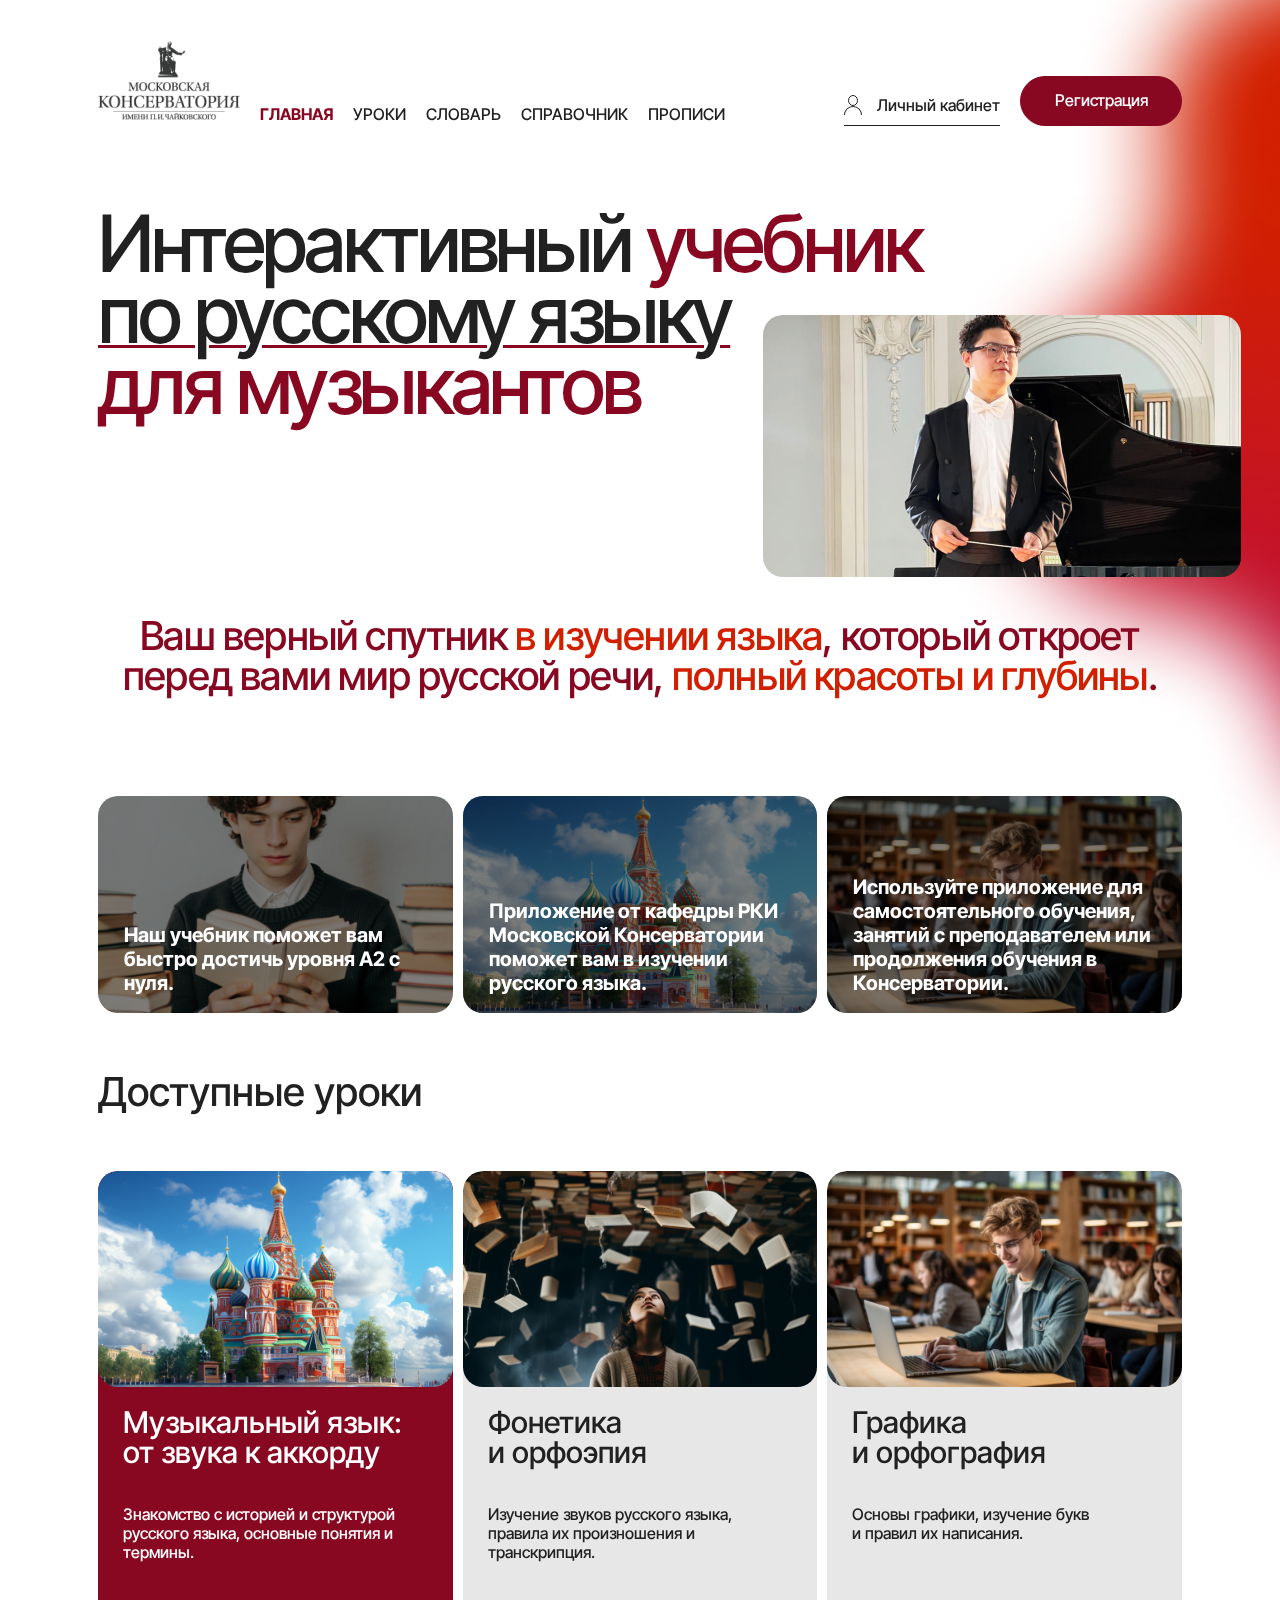
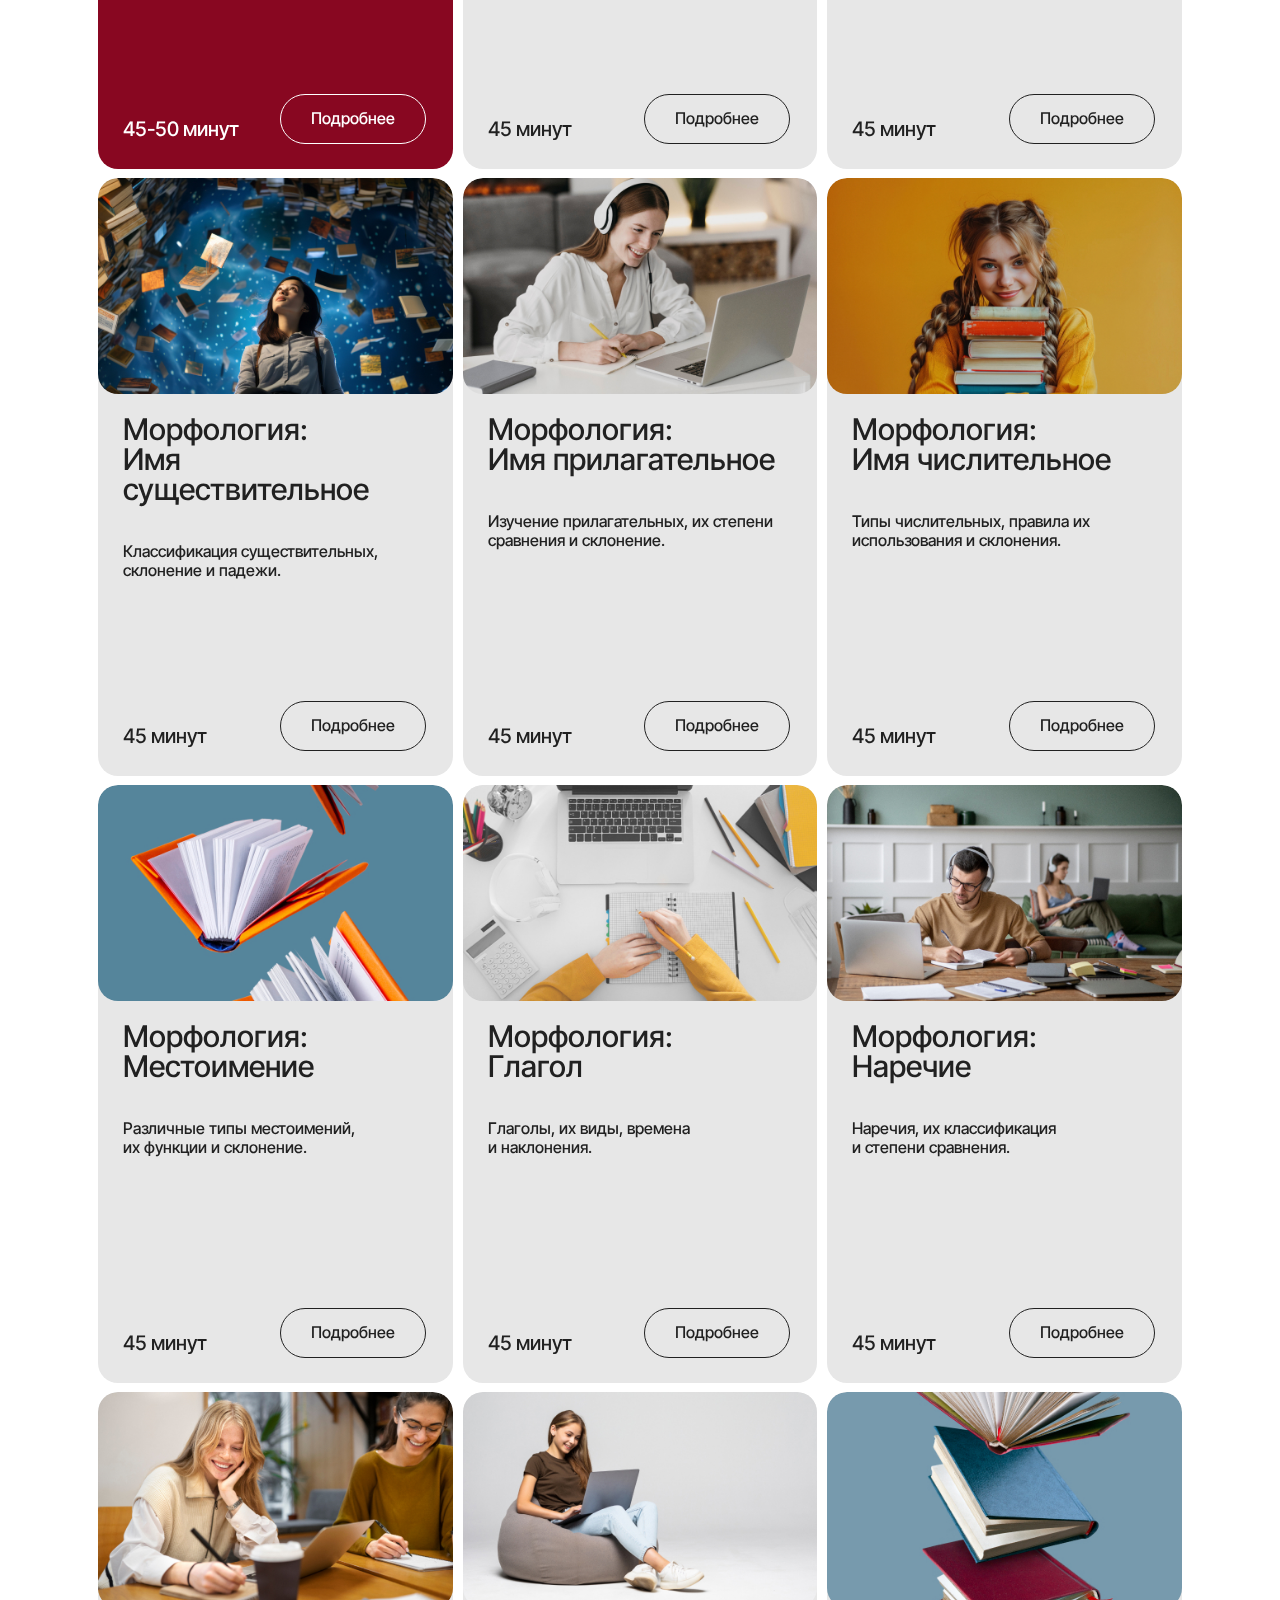
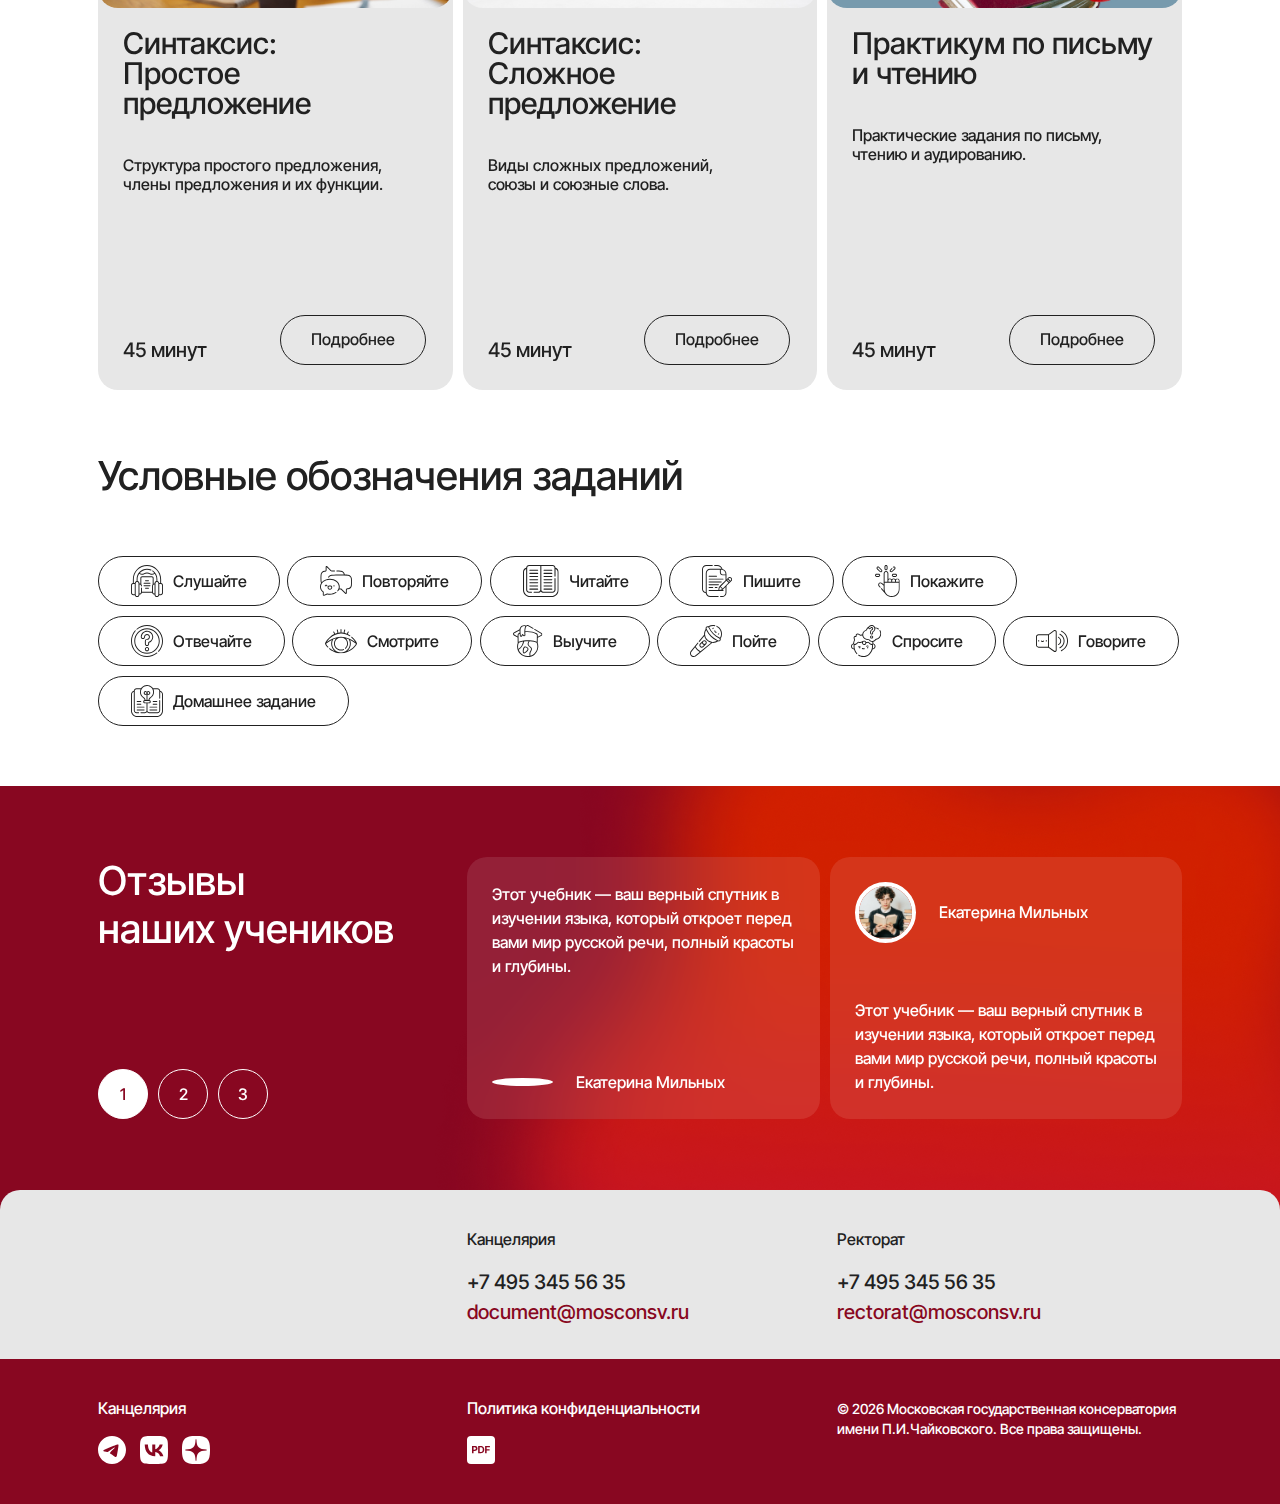
==== commit 168621a6: "add modals" ====
--- a/public/index.html
+++ b/public/index.html
@@ -493,33 +493,62 @@
 			</footer>
 		</div>
 		<!--  start modals-->
-		<div id="modal-call" style="display: none">
+		<div id="modal-auth" style="display: none">
 			<div class="modal-win">
 				<div class="form-wrap">
 					<form>
 						<div class="text-center">
-							<div class="form-wrap__title form-data h3 ttu">Обратный звонок
-							</div>
-							<p class="after-headline">Заполните заявку и&nbsp;мы&nbsp;с&nbsp;Вами свяжемся в&nbsp;течение 15&nbsp;минут</p>
-						</div>
-						<div class="form-wrap__input-wrap form-group"><input class="form-wrap__input form-control" inputmode="text" name="text" type="text" placeholder="Ваше Имя" required="required"/>
-						</div>
-						<!-- +e.input-wrap-->
-						<div class="form-wrap__input-wrap form-group"><input class="form-wrap__input form-control" inputmode="tel" name="tel" type="tel" placeholder="Ваше телефон" required="required"/>
-						</div>
-						<!-- +e.input-wrap-->
-						<div class="form-wrap__input-wrap form-group"><input class="form-wrap__input form-control" inputmode="tel" name="tel" type="tel" placeholder="Ваше телефон" required="required"/>
-						</div>
-						<!-- +e.input-wrap-->
-						<button class="form-wrap__btn btn" type="submit">submit
+							<div class="form-wrap__title form-data h3">Авторизация
+							</div>
+							<p class="after-headline">Мы рады снова видеть вас на нашем сайте. Чтобы продолжить использование сервиса, пожалуйста, авторизуйтесь</p>
+						</div>
+						<div class="form-wrap__input-wrap form-group"><input class="form-wrap__input form-control" inputmode="text" name="text" type="text" placeholder="Логин / E-mail" required="required"/>
+						</div>
+						<!-- +e.input-wrap-->
+						<div class="form-wrap__input-wrap form-group"><input class="form-wrap__input form-control" inputmode="password" name="password" type="password" placeholder="Пароль" required="required"/>
+						</div>
+						<!-- +e.input-wrap-->
+						<button class="form-wrap__btn btn btn-accent" type="submit">Войти
 						</button>
-						<div class="form-wrap__policy">
-							<label class="custom-input form-check"><input class="custom-input__input form-check-input" name="checkbox" type="checkbox" checked="checked"/><small class="custom-input__text text-secondary">Согласен на обработку и хранение моих персональных данных в соответствии с условиями</small>
-							</label>
-						</div>
-						<div class="form-wrap__policy">
-							<label class="custom-input form-check"><input class="custom-input__input form-check-input" name="checkbox" type="checkbox" checked="checked"/><small class="custom-input__text text-secondary">Согласен на обработку и хранение моих персональных данных в соответствии с условиями</small>
-							</label>
+						<div class="form-wrap__text">Забыли пароль? <a href="#">Сбросить пароль</a>
+						</div>
+					</form>
+				</div>
+			</div>
+		</div>
+		<!-- #modal-call-->
+		<div id="modal-reg" style="display: none">
+			<div class="modal-win">
+				<div class="form-wrap">
+					<form>
+						<div class="text-center">
+							<div class="form-wrap__title form-data h3">Регистрация
+							</div>
+							<p class="after-headline">Чтобы начать использовать все возможности +сервиса, пожалуйста, зарегистрируйтесь, +заполнив простую форму</p>
+						</div>
+						<div class="form-wrap__input-wrap form-group"><input class="form-wrap__input form-control" inputmode="text" name="text" type="text" placeholder="Фамилия" required="required"/>
+						</div>
+						<!-- +e.input-wrap-->
+						<div class="form-wrap__input-wrap form-group"><input class="form-wrap__input form-control" inputmode="text" name="text" type="text" placeholder="Имя" required="required"/>
+						</div>
+						<!-- +e.input-wrap-->
+						<div class="form-wrap__input-wrap form-group"><input class="form-wrap__input form-control" inputmode="text" name="text" type="text" placeholder="Отчество" required="required"/>
+						</div>
+						<!-- +e.input-wrap-->
+						<div class="form-wrap__input-wrap form-group"><input class="form-wrap__input form-control" inputmode="email" name="email" type="email" placeholder="E-mail" required="required"/>
+						</div>
+						<!-- +e.input-wrap-->
+						<div class="form-wrap__input-wrap form-group"><input class="form-wrap__input form-control" inputmode="password" name="password" type="password" placeholder="Пароль" required="required"/>
+						</div>
+						<!-- +e.input-wrap-->
+						<div class="form-wrap__input-wrap form-group"><input class="form-wrap__input form-control" inputmode="password" name="password" type="password" placeholder="Подтверждение пароля" required="required"/>
+						</div>
+						<!-- +e.input-wrap-->
+						<button class="form-wrap__btn btn btn-accent" type="submit">Зарегестрироваться
+						</button>
+						<div class="form-wrap__text">Уже есть аккаунт? <a href="#">Вход в личный кабинет</a>
 						</div>
 					</form>
 				</div>
--- a/public/css/main.min.css
+++ b/public/css/main.min.css
@@ -1 +1 @@
-@import "custom-bootstrap.min.css";:root{--animate-delay:1.2s;--bs-body-font-size:16px;--sPT:2.5rem;--sPB:2.8125rem;--sTPB:1.25rem;--fancybox-content-color:var(--bs-body-color);--swiperArrowSize:4.25rem;--swiperArrowPosition:calc(var(--swiperArrowSize)*-1/2);--swiperBorderColorDef:var(--bs-primary);--swiperColorDef:var(--bs-primary);--swiperBgDef:#fff;--swiperBorderColorDefHover:var(--bs-primary);--swiperColorDefHover:var(--bs-primary);--swiperBgDefHover:#fff}.fancybox__container{--fancybox-bg:rgba(58,59,60,.77)}.pixel-perfect{background-position:center 0;background-repeat:no-repeat;display:block;height:100%;left:0;margin-left:auto;margin-right:auto;opacity:0;overflow:hidden;pointer-events:none;position:absolute;right:0;top:0;width:100%;z-index:1000}body,html{font-size:var(--bs-body-font-size)}html{-webkit-text-size-adjust:100%;-webkit-tap-highlight-color:rgba(33,36,41,0)}body.fancybox-active,body[class*=fixed]{margin-right:var(--spacing-end)}body.fancybox-active .header,body[class*=fixed] .header{padding-right:var(--spacing-end)}body.loaded_hiding{--s:0.36s;opacity:0;pointer-events:none;transition:all var(--s) ease-in-out}body.loaded_hiding:before{display:none}body.loaded{opacity:1;pointer-events:visible}body:before{content:"";height:100%;position:absolute;width:100%;--s:0.36s;-webkit-backdrop-filter:blur(5px);backdrop-filter:blur(5px);background-color:rgba(33,33,33,.8);left:0;opacity:0;top:0;transition:all var(--s) ease-in-out;z-index:-1}body.fancybox-active{overflow:hidden}body[class*=fixed]{left:0;position:absolute;top:0;touch-action:none;width:100%;z-index:999;-webkit-overflow-scrolling:none;overflow:hidden;overscroll-behavior:none}body[class*=fixed]:before{opacity:.76;z-index:999}.main-wrapper{display:flex;flex-direction:column;min-height:100vh;overflow:hidden;position:relative;width:100%}main{flex-grow:1}.section{background-position:50%;background-repeat:no-repeat;background-size:cover;padding-bottom:var(--sPB);padding-top:var(--sPT)}.section-title{margin-bottom:var(--sTPB)}.mono{font-family:var(--bs-font-monospace)}.small{font-size:.875rem}.tdn{text-decoration:none!important}.ttu{text-transform:uppercase}.tdu{text-decoration:underline}.tdu:hover{text-decoration:none}.fw-300{font-weight:300}.fw-400{font-weight:400}.fw-900{font-weight:900}.fw-500{font-weight:500}.fw-600{font-weight:600}.fw-100{font-weight:100}.row--sm{--bg-gutter-x:1.25rem}.image-source-link{color:#98c3d1}.strong,strong{font-weight:700}ul{padding-left:0}.res-i,picture img{height:auto;max-width:100%}.img-bg{background-position:50%;background-repeat:no-repeat;background-size:cover;position:relative}.img-bg img{inset:0;-o-object-fit:cover;object-fit:cover;position:absolute}.bgs{background-position:50%;background-repeat:no-repeat;background-size:cover}.table{display:table}.tr{display:table-row}.td{display:table-cell}.tabs__btn-accordion{width:100%}.tabs__btn:hover{cursor:pointer}.tabs__content{display:none}.tabs__content.active{display:block}.invisible{border:0;height:1px;margin:-1px;padding:0;position:absolute;width:1px;clip:rect(0 0 0 0);overflow:hidden}.control-wrap{position:relative}.swiper-button-hand{background-color:var(--swiperBgDef);background-image:none;background-position:50%;background-repeat:no-repeat;background-size:cover;border:2px solid var(--swiperBorderColorDef);border-radius:50%;bottom:0;box-shadow:0 15px 60px rgba(0,0,0,.1);color:var(--swiperColorDef);height:var(--swiperArrowSize);margin:auto 0;outline:none!important;position:absolute;top:0;width:var(--swiperArrowSize);--s:0.36s;transition:all var(--s) ease-in-out;-webkit-user-select:none;-moz-user-select:none;user-select:none}.swiper-button-hand:hover{background-color:var(--swiperBgDefHover);border-color:var(--swiperBorderColorDefHover);color:var(--swiperColorDefHover)}.swiper-button-hand .icon{font-size:.75rem}.swiper-button-hand:after{display:none}.swiper-button-hand-next{right:var(--swiperArrowPosition)}.swiper-button-hand-prev{left:var(--swiperArrowPosition)}.swiper-pagination{text-align:center;width:100%}.swiper-pagination-bullet{background-color:#e6e6e6;border-radius:50%;height:8px;opacity:1;outline:none!important;width:8px;--s:0.36s;display:inline-block;margin-left:.5rem;margin-right:.3125rem;transition:all var(--s) ease-in-out}.swiper-pagination-bullet-active,.swiper-pagination-bullet:hover{background-color:var(--bs-primary)}picture{display:block}img.object-fit-js{display:block;height:100%;width:100%}.object-fit-js img,img.img-bg,img.object-fit-js{-o-object-fit:cover;object-fit:cover}a{--s:0.36s;transition:all var(--s) ease-in-out}.picture-bg,img.img-bg{z-index:-1}.picture-bg,.picture-bg .object-fit-js,img.img-bg,img.img-bg .object-fit-js{height:100%;left:0;position:absolute;top:0;width:100%}.bg-wrap{position:relative;z-index:2}.browsehappy{background:#000;color:#fff;font-size:10px;min-height:100px;padding-top:30px;position:absolute;top:0;width:100%;z-index:2000}iframe{border:none}::-webkit-calendar-picker-indicator{background-image:url('data:image/svg+xml;charset=utf-8,<svg xmlns="http://www.w3.org/2000/svg" width="16" height="15" viewBox="0 0 24 24"><path fill="%230d6efd" d="M20 3h-1V1h-2v2H7V1H5v2H4c-1.1 0-2 .9-2 2v16c0 1.1.9 2 2 2h16c1.1 0 2-.9 2-2V5c0-1.1-.9-2-2-2m0 18H4V8h16z"/></svg>')}.btn,.form-control,.form-select{box-shadow:none!important}.fancybox__content :focus:not(.carousel__button.is-close){outline:none!important}.form-check,.form-check-input,.form-switch{cursor:pointer}.img-wrap-center{align-items:center;display:flex;inset:0;justify-content:center;margin:auto;position:absolute}.img-wrap-center img{height:auto;max-height:100%;max-width:100%}.img-wrap-center img.object-fit-js{height:100%;-o-object-fit:cover;object-fit:cover;width:100%}.btn{--bs-btn-padding-x:1.125rem;--bs-btn-padding-y:0.6875rem;--bs-btn-font-size:0.61625rem;--bs-btn-font-weight:500;--bs-btn-line-height:1.21;--bs-btn-border-radius:1.925625rem}h1{font-size:2.5rem}h3{font-size:1.875rem}.footer{background-color:#e7e7e7;border-radius:1.25rem 1.25rem 0 0;margin-top:-1.0625rem;position:relative;text-align:center;z-index:1}.footer__row{--bs-gutter-y:var(--bs-gutter-x)}.footer__head{padding:2.5rem 0 2rem}.footer__head .row{--bs-gutter-y:2.875rem;align-items:center}.footer__link h6{margin-bottom:1.125rem}.footer__tel{color:#212121;display:block;font-size:1.25rem;line-height:1.5;max-width:-moz-max-content;max-width:max-content}.footer__tel:hover{color:#880721}.footer__email{color:#880721;display:block;font-size:1.25rem;line-height:1.5;max-width:-moz-max-content;max-width:max-content}.footer__email:hover{color:#212121}.footer__content{background-color:#880721;color:#fff;padding:2.5rem 0}.footer__content .row{--bs-gutter-y:4.3125rem}.footer .soc{justify-content:center}.footer .text{font-size:.875rem;line-height:1.42428571;margin-left:auto;margin-right:auto;max-width:23.75rem}.form-wrap__input-wrap{margin-bottom:.9375rem}.form-wrap__input{resize:none}.form-wrap__btn{cursor:pointer;margin-bottom:.9375rem}.form-wrap label{display:block;width:100%}input[type=number]{-moz-appearance:textfield}select::-ms-expand{display:none}input::-webkit-inner-spin-button,input::-webkit-outer-spin-button{-webkit-appearance:none;margin:0}.headerBlock{--sPT:0.125rem;--sPB:2.1875rem}.headerBlock__container{display:flex;flex-direction:column;position:relative}.headerBlock__container .bg{max-width:18.75rem;position:absolute;right:-12.125rem;top:6.75rem;width:100%;z-index:-1}.headerBlock h1{font-size:2.375rem;letter-spacing:-.04em;line-height:.9;margin-bottom:2rem;max-width:65.3125rem}.headerBlock h1 .underline{text-decoration-color:#880721;text-decoration-line:underline;text-decoration-style:solid;text-decoration-thickness:3px}.headerBlock .img{border-radius:1.25rem;max-width:29.875rem;width:100%}.soc{--bs-gutter-x:14px;--bs-gutter-y:m;display:flex;margin-left:calc(var(--bs-gutter-x)*-1/2);margin-right:calc(var(--bs-gutter-x)*-1/2);margin-top:calc(var(--bs-gutter-y)*-1)}.soc>*{margin-top:calc(var(--bs-gutter-y));padding-left:calc(var(--bs-gutter-x)/2);padding-right:calc(var(--bs-gutter-x)/2)}.soc__item{text-decoration:none!important;vertical-align:middle;--s:0.36s;display:grid;place-items:center;transition:all var(--s) ease-in-out}.soc .icon{font-size:1.875rem}.counter{counter-reset:num}.counter__item{position:relative}.counter__item:before{content:counter(num);counter-increment:num}.addBlock{border:1px solid;border-radius:23px;color:var(--color,#0d6efd);display:flex;overflow:hidden;position:relative}.addBlock input{border:none;color:inherit;height:2.8125rem;text-align:center}.addBlock__btn{background:none!important;background:transparent;border:none!important;border-radius:23px;box-shadow:none!important;color:inherit;height:2.8125rem;outline:none!important;position:relative;width:1.625rem}.addBlock__btn:after,.addBlock__btn:before{background-color:currentColor;content:"";height:2px;inset:0;margin:auto;position:absolute;width:10px}.addBlock__btn--plus:after{transform:rotate(90deg)}.search-block{position:relative}.search-block input{border:none!important;font-size:14px;outline:none!important;padding-bottom:.875rem;padding-left:1.875rem;padding-top:.875rem;width:100%}.search-block .icon{border:none!important;font-size:1.25rem}.search-block button{align-items:center;background:none!important;border:none!important;display:flex;height:100%;justify-content:center;left:0;position:absolute;top:0}.breadcrumb-item{width:auto}.item{background-color:#e7e7e7;display:flex;flex-direction:column}.item,.item__img-wrap{border-radius:1.25rem;overflow:hidden}.item__img-wrap{display:block;position:relative;--ratio:430/262;aspect-ratio:var(--ratio);margin-bottom:-3.875rem}.item__content{display:flex;flex-direction:column;flex-grow:1;padding:5.125rem 1.6875rem 1.5625rem 1.5625rem}.item__content h4{font-size:1.25rem;line-height:1;margin-bottom:2.375rem}.item__content p{font-size:.875rem;line-height:1.2;margin-bottom:auto}.item__content .row{align-items:flex-end;margin-top:.75rem}.item__content .row .col{font-size:.875rem}.item.active{background-color:#880721;color:#fff}.item.active .item__btn{--bs-btn-color:#fff;--bs-btn-border-color:#fff;--bs-btn-hover-color:#212121;--bs-btn-hover-bg:#fff;--bs-btn-hover-border-color:#fff;--bs-btn-active-color:#212121;--bs-btn-active-bg:#fff;--bs-btn-active-border-color:#fff;--bs-btn-disabled-color:#fff;--bs-btn-disabled-bg:transparent;--bs-btn-disabled-border-color:#fff}.page-head--lg{padding-bottom:2.15625rem;padding-top:.75rem}.page-head--lg h1{line-height:1.21;margin-bottom:2.25rem}.page-head--lg p{font-size:1.25rem;letter-spacing:-.02em;line-height:1.21;margin-bottom:0}:root{--fancybox-content-bg:none}.fancybox__content{max-width:100%;padding:0}.modal-win{background-color:#fff;max-width:100%;padding:40px;position:relative;width:31.25rem}.modal-win .mfp-close{color:#0d6efd;font-size:40px;font-weight:100}a{outline:0!important}.modal-form{position:relative}#foot-dialog h3{font-size:2.25em}.mfp-close{background:0 0;border:0;border-radius:50%;box-shadow:none;color:#212121;cursor:pointer;display:block;font-family:Arial,Baskerville,monospace;font-size:28px;font-size:50px;font-style:normal;font-weight:100;height:56px;line-height:56px;margin-right:-5px;margin-top:-5px;opacity:.65;opacity:1;outline:0;overflow:visible;padding:0;position:absolute;right:0;text-align:center;text-decoration:none;top:0;-webkit-user-select:none;-moz-user-select:none;user-select:none;width:56px;z-index:1046;--s:0.36s;transition:all var(--s) ease-in-out}.polite .link{color:#0d6efd;cursor:pointer;text-decoration:underline}.polite .link :hover{display:none}.fancybox__container{min-height:100%;transform:none!important;width:100%!important}.fancybox-throwOutUp{animation:fancybox-throwOutUp .25s ease both}.fancybox-throwOutDown{animation:fancybox-throwOutDown .25s ease both}@keyframes fancybox-throwOutUp{0%{opacity:0;transform:translate3d(0,-5%,0)}to{opacity:1;transform:translateZ(0)}}@keyframes fancybox-throwOutDown{to{opacity:0;transform:translate3d(0,10%,0)}}.sCatalog__row{--bs-gutter-y:var(--bs-gutter-x)}.sCatalog__slide{height:auto}.product-item{background:#fff;border:1px solid #e2e2e2;border-radius:15px;display:flex;flex-direction:column;min-height:100%;overflow:hidden;position:relative}.product-item__img-wrap{display:block;position:relative;--ratio:190/298;aspect-ratio:var(--ratio)}.product-item__caption{display:flex;flex-direction:column;flex-grow:1;padding:1.25rem}.sCompanion{--sPT:0rem;--sPB:1.09375rem;--sTPB:2.25rem}.sCompanion__row{--bs-gutter-x:0.625rem;--bs-gutter-y:0.625rem}.sCompanion .section-title{margin-left:auto;margin-right:auto;max-width:66.0625rem}.sCompanion .section-title h3{color:#880721;letter-spacing:-.02em;line-height:1}.sCompanion .section-title h3 span{color:#d21f00}.sCompanion__card{display:block;position:relative;--ratio:265/161;align-items:flex-end;aspect-ratio:var(--ratio);border-radius:1.25rem;display:flex;overflow:hidden;padding:1rem;z-index:1}.sCompanion__card:after{background-color:rgba(0,0,0,.5);content:"";display:block;height:100%;left:0;position:absolute;top:0;width:100%;z-index:-1}.sCompanion__card h5{color:#fff;font-weight:700;margin-bottom:0;max-width:23.5625rem}.sConditionals{--sPT:1.0625rem;--sPB:2.1875rem;--sTPB:2.1875rem}.sConditionals__row{--bs-gutter-x:0.4625rem;--bs-gutter-y:0.625rem}.sConditionals__item{align-items:center;border:1px solid #212121;border-radius:3.125rem;display:flex;justify-content:center;padding:.5rem 2rem}.sConditionals__item img{flex:0 0 auto;margin-right:.625rem}.sContact__row{--bs-gutter-y:var(--bs-gutter-x)}.sContact__slide{height:auto}.sContent__row{--bs-gutter-y:var(--bs-gutter-x)}.sContent__slide{height:auto}.sForm__row{--bs-gutter-y:var(--bs-gutter-x)}.sForm__slide{height:auto}.sLessons{--sPT:1.09375rem;--sPB:1.0625rem;--sTPB:2.25rem}.sLessons__row{--bs-gutter-x:0.625rem;--bs-gutter-y:0.5625rem}.sLessons .section-title h3{line-height:1.21;margin-bottom:0}.sLessons .item{min-height:23rem}.sReview{--sPT:2.25rem;--sPB:3.4375rem;background-color:#880721;color:#fff;overflow:hidden}.sReview__container{position:relative;z-index:1}.sReview__container .bg{max-width:31.25rem;position:absolute;right:-270px;top:290px;width:100%;z-index:-1}.sReview__row{--bs-gutter-y:2.625rem}.sReview__col{display:flex;flex-direction:column}.sReview h3{margin-bottom:2.625rem}.sReview__content-wrap{align-items:center;display:flex;flex-direction:column;gap:.625rem}.sReview__content{-webkit-backdrop-filter:blur(40px);backdrop-filter:blur(40px);background-color:hsla(0,0%,100%,.1);border-radius:1.25rem;display:flex;flex-direction:column;flex-grow:1;justify-content:space-between;min-height:16.375rem;padding:1.5625rem}.sReview__content:nth-child(2n){flex-direction:column-reverse}.sReview__content p{margin-bottom:0}.sReview__user{align-items:center;display:flex}.sReview__user img{border:4px solid #fff;border-radius:50%;flex:0 0 auto;margin-right:1.4375rem;max-width:3.8125rem;width:100%}.sReview .swiper-pagination{align-items:center;display:flex;gap:.625rem;text-align:left}.sReview .swiper-pagination-bullet{align-items:center;background-color:transparent;border:1px solid #fff;color:#fff;cursor:pointer;display:flex;height:3.125rem;justify-content:center;margin:0;width:3.125rem}.sReview .swiper-pagination-bullet-active,.sReview .swiper-pagination-bullet:hover{background-color:#fff;border-color:#fff;color:#880721}.menu{list-style:none;margin-bottom:0;max-width:100%;position:relative}.menu li{padding:0}.menu li.current-menu-item a{color:#880721;font-weight:700}.menu a{color:#212121;display:block;padding:0 calc(var(--bs-gutter-x)/2);text-transform:uppercase}.menu a:hover{color:#880721;font-weight:700}.toggle-menu-mobile{--h:0.0625rem;--color:#212121;--position:calc(var(--h)*9);cursor:pointer;display:block;font-size:47px;height:calc(var(--h)*20);position:relative;width:1em}.toggle-menu-mobile.on span{--color:transparent}.toggle-menu-mobile.on{--position:0;--rotate:45deg}.toggle-menu-mobile span:after,.toggle-menu-mobile span:before{content:"";left:0;position:absolute}.toggle-menu-mobile span{bottom:0;display:block;margin-bottom:auto;margin-top:auto;position:absolute;top:0}.toggle-menu-mobile span:before{top:var(--position);transform:rotate(var(--rotate,0))}.toggle-menu-mobile span:after{bottom:var(--position);transform:rotate(calc(var(--rotate, 0)*-1))}.toggle-menu-mobile span,.toggle-menu-mobile span:after,.toggle-menu-mobile span:before{backface-visibility:hidden;background-color:var(--color);height:var(--h);transform-origin:50% 50%;transition:all .3s;width:1em}.top-nav{padding:2.3125rem 0 1.875rem}.top-nav__row{--bs-gutter-x:1.25rem;--bs-gutter-y:1.375rem;align-items:center}.top-nav__slide{height:auto}.top-nav__btn{--bs-btn-padding-x:2.0625rem;--bs-btn-padding-y:0.896875rem;--bs-btn-font-size:1rem;--bs-btn-border-radius:3.125rem;display:block;width:100%}.top-nav__link{align-items:flex-end;color:#212121;display:flex;font-weight:500;line-height:1.21}.top-nav__link .iconC{flex:0 0 auto;margin-right:.9375rem}.top-nav__link .icon{fill:none;stroke:currentColor;stroke-width:1px;flex:0 0 auto;margin-left:.75rem}.top-nav__link--logout,.top-nav__link:hover{color:#880721}.topLine__row{--bs-gutter-y:var(--bs-gutter-x)}.topLine__slide{height:auto}@media (min-width:576px){.headerBlock h1{font-size:2.5rem}.modal-text{max-width:1000px}.sCompanion__card{padding:1.125rem 1.625rem}}@media (min-width:768px){:root{--sPT:5rem;--sPB:5.625rem;--sTPB:2.5rem}.btn{--bs-btn-padding-x:1.125rem;--bs-btn-padding-y:0.896875rem;--bs-btn-font-size:1rem;--bs-btn-border-radius:3.125rem}.sCompanion__card{--ratio:430/262}.top-nav__btn{--bs-btn-padding-x:2.09375rem;--bs-btn-padding-y:0.896875rem;--bs-btn-font-size:1rem;--bs-btn-border-radius:3.125rem}}@media (min-width:992px){.wow{visibility:hidden}h1{font-size:6.25rem}h3{font-size:2.5rem}.footer{margin-top:-4.9375rem;text-align:left}.footer .soc{justify-content:flex-start}.footer .text{margin-left:0;margin-right:0}.headerBlock{--sPT:3.2375rem;--sPB:3.125rem}.headerBlock__container .bg{max-width:68.25rem;right:-50.125rem;top:-21.25rem}.headerBlock h1{font-size:4.9375rem;margin-bottom:8rem}.headerBlock .img{bottom:-3.75rem;position:absolute;right:-13.9125rem}.item__content h4{font-size:1.875rem}.item__content p{font-size:1rem}.item__content .row .col{font-size:1rem}.item__btn{--bs-btn-padding-x:1.875rem}.page-head--lg{padding-bottom:5.46875rem;padding-top:3.75rem}.page-head--lg h1{margin-bottom:7.3125rem}.page-head--lg p{font-size:1.875rem}.sCompanion{--sPT:1.05rem;--sPB:1.71875rem;--sTPB:6.2875rem}.sConditionals{--sPT:1.9375rem;--sPB:3.75rem;--sTPB:3.5rem}.sLessons{--sPT:1.71875rem;--sPB:1.9375rem;--sTPB:3.4375rem}.sLessons .item{min-height:37.375rem}.sReview{--sPT:4.4375rem;--sPB:9.375rem}.sReview__container .bg{max-width:68.25rem;right:-310px;top:-230px}.sReview h3{margin-bottom:auto}.sReview__content-wrap{flex-direction:row}.menu{display:flex;text-align:center;--bs-gutter-x:20px;--bs-gutter-y:0;flex-wrap:wrap;margin-left:calc(var(--bs-gutter-x)*-1/2);margin-right:calc(var(--bs-gutter-x)*-1/2);margin-top:calc(var(--bs-gutter-y)*-1)}.menu>*{margin-top:calc(var(--bs-gutter-y));padding-left:calc(var(--bs-gutter-x)/2);padding-right:calc(var(--bs-gutter-x)/2)}.top-nav__row{align-items:flex-end}.top-nav__link{border-bottom:1px solid;padding-bottom:.625rem}}@media (min-width:1200px){.headerBlock .img{bottom:-1.75rem;right:-1.9125rem}.item__content .row .col{font-size:1.25rem}}@media (min-width:1400px){.headerBlock h1{font-size:6.25rem}.headerBlock .img{bottom:1.25rem;right:1.6875rem}.menu{--bs-gutter-x:51.1px}.top-nav__row{--bs-gutter-x:2.5rem}.top-nav .menu-mobile{margin-left:1.5625rem}}@media (max-width:991.98px){.footer__tel{margin:0 auto}.footer__email{margin:0 auto}.menu-mobile{background-color:#fff;position:fixed!important;right:0;top:0;width:100%;z-index:999;--s:0.6s;transition:all var(--s) ease-in-out;will-change:transform}.menu-mobile:not(.active){transform:translate3d(120%,0,0);--opacity:0}.menu-mobile:not(.active) .toggle-menu-mobile{opacity:0}.menu-mobile .toggle-menu-mobile{color:#fff;font-size:1.25rem;position:absolute;right:1.6875rem;top:1.6875rem;z-index:9999}.menu-mobile .toggle-menu-mobile span:after,.menu-mobile .toggle-menu-mobile span:before{--color:#212121}.menu-mobile__inner{overflow-x:hidden;overflow-y:auto;padding:calc(env(safe-area-inset-top, 0px) + 2.5625rem) 0 calc(env(safe-area-inset-bottom, 0px) + 2.5625rem);-webkit-overflow-scrolling:touch;height:100vh}.menu-mobile.active .toggle-menu-mobile{opacity:1}.menu-mobile ul{margin-bottom:2.375rem;position:relative;text-align:center}.menu-mobile li{border-top:1px solid hsla(0,0%,100%,.13);display:block;margin:0}.menu-mobile li:not(:last-child){margin-bottom:2.1875rem}.menu-mobile li a{display:block;margin:0 auto;max-width:-moz-max-content;max-width:max-content}.menu-mobile .top-nav__link{border-top:1px solid #212121;justify-content:center;padding:1.125rem 0}.menu-mobile .top-nav__link:last-of-type{border-bottom:1px solid #212121}.top-nav__col{margin:0;padding:0}}@media (max-width:575.98px){.sCompanion .section-title h3{font-size:1.25rem}.sCompanion__card h5{font-size:1rem;max-width:12.76175rem}}@media (hover:hover){.custom-scroll{scrollbar-color:var(--bs-primary) transparent;scrollbar-width:auto}.custom-scroll::-webkit-scrollbar{width:4px}.custom-scroll::-webkit-scrollbar-track{background:transparent}.custom-scroll::-webkit-scrollbar-thumb{background-color:var(--bs-primary);border:0 solid transparent;border-radius:16px}}+@import "custom-bootstrap.min.css";:root{--animate-delay:1.2s;--bs-body-font-size:16px;--sPT:2.5rem;--sPB:2.8125rem;--sTPB:1.25rem;--fancybox-content-color:var(--bs-body-color);--swiperArrowSize:4.25rem;--swiperArrowPosition:calc(var(--swiperArrowSize)*-1/2);--swiperBorderColorDef:var(--bs-primary);--swiperColorDef:var(--bs-primary);--swiperBgDef:#fff;--swiperBorderColorDefHover:var(--bs-primary);--swiperColorDefHover:var(--bs-primary);--swiperBgDefHover:#fff}.fancybox__container{--fancybox-bg:rgba(58,59,60,.77)}.pixel-perfect{background-position:center 0;background-repeat:no-repeat;display:block;height:100%;left:0;margin-left:auto;margin-right:auto;opacity:0;overflow:hidden;pointer-events:none;position:absolute;right:0;top:0;width:100%;z-index:1000}body,html{font-size:var(--bs-body-font-size)}html{-webkit-text-size-adjust:100%;-webkit-tap-highlight-color:rgba(33,36,41,0)}body.fancybox-active,body[class*=fixed]{margin-right:var(--spacing-end)}body.fancybox-active .header,body[class*=fixed] .header{padding-right:var(--spacing-end)}body.loaded_hiding{--s:0.36s;opacity:0;pointer-events:none;transition:all var(--s) ease-in-out}body.loaded_hiding:before{display:none}body.loaded{opacity:1;pointer-events:visible}body:before{content:"";height:100%;position:absolute;width:100%;--s:0.36s;-webkit-backdrop-filter:blur(5px);backdrop-filter:blur(5px);background-color:rgba(33,33,33,.8);left:0;opacity:0;top:0;transition:all var(--s) ease-in-out;z-index:-1}body.fancybox-active{overflow:hidden}body[class*=fixed]{left:0;position:absolute;top:0;touch-action:none;width:100%;z-index:999;-webkit-overflow-scrolling:none;overflow:hidden;overscroll-behavior:none}body[class*=fixed]:before{opacity:.76;z-index:999}.main-wrapper{display:flex;flex-direction:column;min-height:100vh;overflow:hidden;position:relative;width:100%}main{flex-grow:1}.section{background-position:50%;background-repeat:no-repeat;background-size:cover;padding-bottom:var(--sPB);padding-top:var(--sPT)}.section-title{margin-bottom:var(--sTPB)}.mono{font-family:var(--bs-font-monospace)}.small{font-size:.875rem}.tdn{text-decoration:none!important}.ttu{text-transform:uppercase}.tdu{text-decoration:underline}.tdu:hover{text-decoration:none}.fw-300{font-weight:300}.fw-400{font-weight:400}.fw-900{font-weight:900}.fw-500{font-weight:500}.fw-600{font-weight:600}.fw-100{font-weight:100}.row--sm{--bg-gutter-x:1.25rem}.image-source-link{color:#98c3d1}.strong,strong{font-weight:700}ul{padding-left:0}.res-i,picture img{height:auto;max-width:100%}.img-bg{background-position:50%;background-repeat:no-repeat;background-size:cover;position:relative}.img-bg img{inset:0;-o-object-fit:cover;object-fit:cover;position:absolute}.bgs{background-position:50%;background-repeat:no-repeat;background-size:cover}.table{display:table}.tr{display:table-row}.td{display:table-cell}.tabs__btn-accordion{width:100%}.tabs__btn:hover{cursor:pointer}.tabs__content{display:none}.tabs__content.active{display:block}.invisible{border:0;height:1px;margin:-1px;padding:0;position:absolute;width:1px;clip:rect(0 0 0 0);overflow:hidden}.control-wrap{position:relative}.swiper-button-hand{background-color:var(--swiperBgDef);background-image:none;background-position:50%;background-repeat:no-repeat;background-size:cover;border:2px solid var(--swiperBorderColorDef);border-radius:50%;bottom:0;box-shadow:0 15px 60px rgba(0,0,0,.1);color:var(--swiperColorDef);height:var(--swiperArrowSize);margin:auto 0;outline:none!important;position:absolute;top:0;width:var(--swiperArrowSize);--s:0.36s;transition:all var(--s) ease-in-out;-webkit-user-select:none;-moz-user-select:none;user-select:none}.swiper-button-hand:hover{background-color:var(--swiperBgDefHover);border-color:var(--swiperBorderColorDefHover);color:var(--swiperColorDefHover)}.swiper-button-hand .icon{font-size:.75rem}.swiper-button-hand:after{display:none}.swiper-button-hand-next{right:var(--swiperArrowPosition)}.swiper-button-hand-prev{left:var(--swiperArrowPosition)}.swiper-pagination{text-align:center;width:100%}.swiper-pagination-bullet{background-color:#e6e6e6;border-radius:50%;height:8px;opacity:1;outline:none!important;width:8px;--s:0.36s;display:inline-block;margin-left:.5rem;margin-right:.3125rem;transition:all var(--s) ease-in-out}.swiper-pagination-bullet-active,.swiper-pagination-bullet:hover{background-color:var(--bs-primary)}picture{display:block}img.object-fit-js{display:block;height:100%;width:100%}.object-fit-js img,img.img-bg,img.object-fit-js{-o-object-fit:cover;object-fit:cover}a{--s:0.36s;transition:all var(--s) ease-in-out}.picture-bg,img.img-bg{z-index:-1}.picture-bg,.picture-bg .object-fit-js,img.img-bg,img.img-bg .object-fit-js{height:100%;left:0;position:absolute;top:0;width:100%}.bg-wrap{position:relative;z-index:2}.browsehappy{background:#000;color:#fff;font-size:10px;min-height:100px;padding-top:30px;position:absolute;top:0;width:100%;z-index:2000}iframe{border:none}::-webkit-calendar-picker-indicator{background-image:url('data:image/svg+xml;charset=utf-8,<svg xmlns="http://www.w3.org/2000/svg" width="16" height="15" viewBox="0 0 24 24"><path fill="%230d6efd" d="M20 3h-1V1h-2v2H7V1H5v2H4c-1.1 0-2 .9-2 2v16c0 1.1.9 2 2 2h16c1.1 0 2-.9 2-2V5c0-1.1-.9-2-2-2m0 18H4V8h16z"/></svg>')}.btn,.form-control,.form-select{box-shadow:none!important}.fancybox__content :focus:not(.carousel__button.is-close){outline:none!important}.form-check,.form-check-input,.form-switch{cursor:pointer}.img-wrap-center{align-items:center;display:flex;inset:0;justify-content:center;margin:auto;position:absolute}.img-wrap-center img{height:auto;max-height:100%;max-width:100%}.img-wrap-center img.object-fit-js{height:100%;-o-object-fit:cover;object-fit:cover;width:100%}.btn{--bs-btn-padding-x:1.125rem;--bs-btn-padding-y:0.6875rem;--bs-btn-font-size:0.61625rem;--bs-btn-font-weight:500;--bs-btn-line-height:1.21;--bs-btn-border-radius:1.925625rem}.h1,h1{font-size:2.5rem}.h3,h3{font-size:1.875rem}.footer{background-color:#e7e7e7;border-radius:1.25rem 1.25rem 0 0;margin-top:-1.0625rem;position:relative;text-align:center;z-index:1}.footer__row{--bs-gutter-y:var(--bs-gutter-x)}.footer__head{padding:2.5rem 0 2rem}.footer__head .row{--bs-gutter-y:2.875rem;align-items:center}.footer__link h6{margin-bottom:1.125rem}.footer__tel{color:#212121;display:block;font-size:1.25rem;line-height:1.5;max-width:-moz-max-content;max-width:max-content}.footer__tel:hover{color:#880721}.footer__email{color:#880721;display:block;font-size:1.25rem;line-height:1.5;max-width:-moz-max-content;max-width:max-content}.footer__email:hover{color:#212121}.footer__content{background-color:#880721;color:#fff;padding:2.5rem 0}.footer__content .row{--bs-gutter-y:4.3125rem}.footer .soc{justify-content:center}.footer .text{font-size:.875rem;line-height:1.42428571;margin-left:auto;margin-right:auto;max-width:23.75rem}.form-wrap__input-wrap{margin-bottom:.9375rem}.form-wrap__input{resize:none}.form-wrap__btn{cursor:pointer;margin-bottom:.9375rem}.form-wrap label{display:block;width:100%}input[type=number]{-moz-appearance:textfield}select::-ms-expand{display:none}input::-webkit-inner-spin-button,input::-webkit-outer-spin-button{-webkit-appearance:none;margin:0}.headerBlock{--sPT:0.125rem;--sPB:2.1875rem}.headerBlock__container{display:flex;flex-direction:column;position:relative}.headerBlock__container .bg{max-width:18.75rem;position:absolute;right:-12.125rem;top:6.75rem;width:100%;z-index:-1}.headerBlock h1{font-size:2.375rem;letter-spacing:-.04em;line-height:.9;margin-bottom:2rem;max-width:65.3125rem}.headerBlock h1 .underline{text-decoration-color:#880721;text-decoration-line:underline;text-decoration-style:solid;text-decoration-thickness:3px}.headerBlock .img{border-radius:1.25rem;max-width:29.875rem;width:100%}.soc{--bs-gutter-x:14px;--bs-gutter-y:m;display:flex;margin-left:calc(var(--bs-gutter-x)*-1/2);margin-right:calc(var(--bs-gutter-x)*-1/2);margin-top:calc(var(--bs-gutter-y)*-1)}.soc>*{margin-top:calc(var(--bs-gutter-y));padding-left:calc(var(--bs-gutter-x)/2);padding-right:calc(var(--bs-gutter-x)/2)}.soc__item{text-decoration:none!important;vertical-align:middle;--s:0.36s;display:grid;place-items:center;transition:all var(--s) ease-in-out}.soc .icon{font-size:1.875rem}.counter{counter-reset:num}.counter__item{position:relative}.counter__item:before{content:counter(num);counter-increment:num}.addBlock{border:1px solid;border-radius:23px;color:var(--color,#0d6efd);display:flex;overflow:hidden;position:relative}.addBlock input{border:none;color:inherit;height:2.8125rem;text-align:center}.addBlock__btn{background:none!important;background:transparent;border:none!important;border-radius:23px;box-shadow:none!important;color:inherit;height:2.8125rem;outline:none!important;position:relative;width:1.625rem}.addBlock__btn:after,.addBlock__btn:before{background-color:currentColor;content:"";height:2px;inset:0;margin:auto;position:absolute;width:10px}.addBlock__btn--plus:after{transform:rotate(90deg)}.search-block{position:relative}.search-block input{border:none!important;font-size:14px;outline:none!important;padding-bottom:.875rem;padding-left:1.875rem;padding-top:.875rem;width:100%}.search-block .icon{border:none!important;font-size:1.25rem}.search-block button{align-items:center;background:none!important;border:none!important;display:flex;height:100%;justify-content:center;left:0;position:absolute;top:0}.breadcrumb-item{width:auto}.item{background-color:#e7e7e7;display:flex;flex-direction:column}.item,.item__img-wrap{border-radius:1.25rem;overflow:hidden;position:relative}.item__img-wrap{display:block;--ratio:430/262;aspect-ratio:var(--ratio);margin-bottom:-3.875rem}.item__label{align-items:center;background-color:#880721;border-radius:3.125rem;color:#fff;display:flex;left:.9375rem;line-height:1.21;padding:.75rem 1.1875rem;position:absolute;top:1.125rem}.item__label .icon{fill:none;stroke:currentColor;stroke-width:1px;flex:0 0 auto;font-size:.3125rem;margin-right:.375rem}.item__label.done{background-color:#fff;color:#880721}.item__content{display:flex;flex-direction:column;flex-grow:1;padding:5.125rem 1.6875rem 1.5625rem 1.5625rem}.item__content h4{font-size:1.25rem;line-height:1;margin-bottom:2.375rem}.item__content p{font-size:.875rem;line-height:1.2;margin-bottom:auto}.item__content .row{align-items:flex-end;margin-top:.75rem}.item__content .row .col{font-size:.875rem}.item.active{background-color:#880721;color:#fff}.item.active .item__btn{--bs-btn-color:#fff;--bs-btn-border-color:#fff;--bs-btn-hover-color:#212121;--bs-btn-hover-bg:#fff;--bs-btn-hover-border-color:#fff;--bs-btn-active-color:#212121;--bs-btn-active-bg:#fff;--bs-btn-active-border-color:#fff;--bs-btn-disabled-color:#fff;--bs-btn-disabled-bg:transparent;--bs-btn-disabled-border-color:#fff}.page-head{padding-bottom:1.3125rem;padding-top:.75rem;position:relative}.page-head h1{letter-spacing:-.04em;line-height:1;margin-bottom:0}.page-head .bg{max-width:18.75rem;position:absolute;right:-12.125rem;top:6.75rem;width:100%;z-index:-1}.page-head--lg{padding-bottom:2.15625rem;padding-top:.75rem}.page-head--lg h1{line-height:1.21;margin-bottom:2.25rem}.page-head--lg p{font-size:1.25rem;letter-spacing:-.02em;line-height:1.21;margin-bottom:0;max-width:69.8125rem}:root{--fancybox-content-bg:none}.fancybox__content>.f-button.is-close-btn{display:none}.fancybox__content{max-width:100%;padding:0}.modal-win{background-color:#fff;border-radius:1.25rem;max-width:100%;padding:3.125rem 1.75rem 2.0625rem;position:relative;width:54.375rem}.modal-win .mfp-close{color:#0d6efd;font-size:40px;font-weight:100}.modal-win p{font-size:1rem;line-height:1.21;margin-bottom:2.875rem}.modal-win .form-wrap{margin:0 auto;max-width:26.875rem}.modal-win .form-wrap__title{font-size:1.25rem;font-weight:700;letter-spacing:-.02em;line-height:1;margin-bottom:2.5625rem}.modal-win .form-wrap__input-wrap{margin-bottom:.625rem}.modal-win .form-wrap__input{border-color:#212121;border-radius:6.25rem;color:#212121;padding:.625rem 1.9375rem}.modal-win .form-wrap__input::-moz-placeholder{color:#212121}.modal-win .form-wrap__input::placeholder{color:#212121}.modal-win .form-wrap__input:focus{border-color:#880721}.modal-win .form-wrap__btn{--bs-btn-padding-x:2.0625rem;--bs-btn-padding-y:0.896875rem;--bs-btn-font-size:1rem;--bs-btn-border-radius:3.125rem;margin-bottom:1.1875rem;width:100%}.modal-win .form-wrap__text{color:rgba(0,0,0,.5);text-align:center}.modal-win .form-wrap__text a{color:#212121}.modal-win .form-wrap__text a:hover{color:#880721}a{outline:0!important}.modal-form{position:relative}#foot-dialog h3{font-size:2.25em}.mfp-close{background:0 0;border:0;border-radius:50%;box-shadow:none;color:#212121;cursor:pointer;display:block;font-family:Arial,Baskerville,monospace;font-size:28px;font-size:50px;font-style:normal;font-weight:100;height:56px;line-height:56px;margin-right:-5px;margin-top:-5px;opacity:.65;opacity:1;outline:0;overflow:visible;padding:0;position:absolute;right:0;text-align:center;text-decoration:none;top:0;-webkit-user-select:none;-moz-user-select:none;user-select:none;width:56px;z-index:1046;--s:0.36s;transition:all var(--s) ease-in-out}.polite .link{color:#0d6efd;cursor:pointer;text-decoration:underline}.polite .link :hover{display:none}.fancybox__container{min-height:100%;transform:none!important;width:100%!important}.fancybox-throwOutUp{animation:fancybox-throwOutUp .25s ease both}.fancybox-throwOutDown{animation:fancybox-throwOutDown .25s ease both}@keyframes fancybox-throwOutUp{0%{opacity:0;transform:translate3d(0,-5%,0)}to{opacity:1;transform:translateZ(0)}}@keyframes fancybox-throwOutDown{to{opacity:0;transform:translate3d(0,10%,0)}}.sCatalog__row{--bs-gutter-y:var(--bs-gutter-x)}.sCatalog__slide{height:auto}.product-item{background:#fff;border:1px solid #e2e2e2;border-radius:15px;display:flex;flex-direction:column;min-height:100%;overflow:hidden;position:relative}.product-item__img-wrap{display:block;position:relative;--ratio:190/298;aspect-ratio:var(--ratio)}.product-item__caption{display:flex;flex-direction:column;flex-grow:1;padding:1.25rem}.sCompanion{--sPT:0rem;--sPB:1.09375rem;--sTPB:2.25rem}.sCompanion__row{--bs-gutter-x:0.625rem;--bs-gutter-y:0.625rem}.sCompanion .section-title{margin-left:auto;margin-right:auto;max-width:66.0625rem}.sCompanion .section-title h3{color:#880721;letter-spacing:-.02em;line-height:1}.sCompanion .section-title h3 span{color:#d21f00}.sCompanion__card{display:block;position:relative;--ratio:265/161;align-items:flex-end;aspect-ratio:var(--ratio);border-radius:1.25rem;display:flex;overflow:hidden;padding:1rem;z-index:1}.sCompanion__card:after{background-color:rgba(0,0,0,.5);content:"";display:block;height:100%;left:0;position:absolute;top:0;width:100%;z-index:-1}.sCompanion__card h5{color:#fff;font-weight:700;margin-bottom:0;max-width:23.5625rem}.sConditionals{--sPT:1.0625rem;--sPB:2.1875rem;--sTPB:2.1875rem}.sConditionals__row{--bs-gutter-x:0.4625rem;--bs-gutter-y:0.625rem}.sConditionals__item{align-items:center;border:1px solid #212121;border-radius:3.125rem;display:flex;justify-content:center;padding:.5rem 2rem}.sConditionals__item img{flex:0 0 auto;margin-right:.625rem}.sContact__row{--bs-gutter-y:var(--bs-gutter-x)}.sContact__slide{height:auto}.sContent__row{--bs-gutter-y:var(--bs-gutter-x)}.sContent__slide{height:auto}.sForm__row{--bs-gutter-y:var(--bs-gutter-x)}.sForm__slide{height:auto}.sLessonBody{--sPT:1.375rem;--sPB:1.0625rem;--sTPB:2.0625rem}.sLessonBody ul{border-top:1px solid #212121;list-style-type:none;margin-bottom:0}.sLessonBody ul li{border-bottom:1px solid #212121;padding:1rem 0}.sLessonBody ul h6{color:#880721;font-weight:700}.sLessonBody ul h6,.sLessonBody ul p{letter-spacing:-.02em;line-height:1.1875;margin-bottom:0}.sLessonHead{--sPT:1.3125rem;--sPB:1.375rem}.sLessonHead__wrap{align-items:flex-end;border-radius:1.25rem;display:flex;margin-bottom:2.0625rem;min-height:15.4375rem;overflow:hidden;padding:.625rem}.sLessonHead__wrap .row{--bs-gutter-x:0.875rem;flex-grow:1}.sLessonHead__btn .icon{font-size:.5rem;margin-left:.375rem}.sLessonHead p{font-size:1rem;line-height:1.21;margin-bottom:0}.sLessons{--sPT:1.09375rem;--sPB:1.0625rem;--sTPB:2.25rem}.sLessons__row{--bs-gutter-x:0.625rem;--bs-gutter-y:0.5625rem}.sLessons .section-title h3{line-height:1.21;margin-bottom:0}.sLessons .item{min-height:23rem}.sReview{--sPT:2.25rem;--sPB:3.4375rem;background-color:#880721;color:#fff;overflow:hidden}.sReview__container{position:relative;z-index:1}.sReview__container .bg{max-width:31.25rem;position:absolute;right:-270px;top:290px;width:100%;z-index:-1}.sReview__row{--bs-gutter-y:2.625rem}.sReview__col{display:flex;flex-direction:column}.sReview h3{margin-bottom:2.625rem}.sReview__content-wrap{align-items:center;display:flex;flex-direction:column;gap:.625rem}.sReview__content{-webkit-backdrop-filter:blur(40px);backdrop-filter:blur(40px);background-color:hsla(0,0%,100%,.1);border-radius:1.25rem;display:flex;flex-direction:column;flex-grow:1;justify-content:space-between;min-height:16.375rem;padding:1.5625rem}.sReview__content:nth-child(2n){flex-direction:column-reverse}.sReview__content p{margin-bottom:0}.sReview__user{align-items:center;display:flex}.sReview__user img{border:4px solid #fff;border-radius:50%;flex:0 0 auto;margin-right:1.4375rem;max-width:3.8125rem;width:100%}.sReview .swiper-pagination{align-items:center;display:flex;gap:.625rem;text-align:left}.sReview .swiper-pagination-bullet{align-items:center;background-color:transparent;border:1px solid #fff;color:#fff;cursor:pointer;display:flex;height:3.125rem;justify-content:center;margin:0;width:3.125rem}.sReview .swiper-pagination-bullet-active,.sReview .swiper-pagination-bullet:hover{background-color:#fff;border-color:#fff;color:#880721}.menu{list-style:none;margin-bottom:0;max-width:100%;position:relative}.menu li{padding:0}.menu li.current-menu-item a{color:#880721;font-weight:700}.menu a{color:#212121;display:block;padding:0 calc(var(--bs-gutter-x)/2);text-transform:uppercase}.menu a:hover{color:#880721;font-weight:700}.toggle-menu-mobile{--h:0.0625rem;--color:#212121;--position:calc(var(--h)*9);cursor:pointer;display:block;font-size:47px;height:calc(var(--h)*20);position:relative;width:1em}.toggle-menu-mobile.on span{--color:transparent}.toggle-menu-mobile.on{--position:0;--rotate:45deg}.toggle-menu-mobile span:after,.toggle-menu-mobile span:before{content:"";left:0;position:absolute}.toggle-menu-mobile span{bottom:0;display:block;margin-bottom:auto;margin-top:auto;position:absolute;top:0}.toggle-menu-mobile span:before{top:var(--position);transform:rotate(var(--rotate,0))}.toggle-menu-mobile span:after{bottom:var(--position);transform:rotate(calc(var(--rotate, 0)*-1))}.toggle-menu-mobile span,.toggle-menu-mobile span:after,.toggle-menu-mobile span:before{backface-visibility:hidden;background-color:var(--color);height:var(--h);transform-origin:50% 50%;transition:all .3s;width:1em}.top-nav{padding:2.3125rem 0 1.875rem}.top-nav__row{--bs-gutter-x:1.25rem;--bs-gutter-y:1.375rem;align-items:center}.top-nav__slide{height:auto}.top-nav__btn{--bs-btn-padding-x:2.0625rem;--bs-btn-padding-y:0.896875rem;--bs-btn-font-size:1rem;--bs-btn-border-radius:3.125rem;display:block;width:100%}.top-nav__link{align-items:flex-end;color:#212121;display:flex;font-weight:500;line-height:1.21}.top-nav__link .iconC{flex:0 0 auto;margin-right:.9375rem}.top-nav__link .icon{fill:none;stroke:currentColor;stroke-width:1px;flex:0 0 auto;margin-left:.75rem}.top-nav__link--logout,.top-nav__link:hover{color:#880721}.topLine__row{--bs-gutter-y:var(--bs-gutter-x)}.topLine__slide{height:auto}@media (min-width:576px){.headerBlock h1{font-size:2.5rem}.modal-text{max-width:1000px}.sCompanion__card{padding:1.125rem 1.625rem}}@media (min-width:768px){:root{--sPT:5rem;--sPB:5.625rem;--sTPB:2.5rem}.btn{--bs-btn-padding-x:1.125rem;--bs-btn-padding-y:0.896875rem;--bs-btn-font-size:1rem;--bs-btn-border-radius:3.125rem}.sCompanion__card{--ratio:430/262}.top-nav__btn{--bs-btn-padding-x:2.09375rem;--bs-btn-padding-y:0.896875rem;--bs-btn-font-size:1rem;--bs-btn-border-radius:3.125rem}}@media (min-width:992px){.wow{visibility:hidden}.h1,h1{font-size:6.25rem}.h3,h3{font-size:2.5rem}.footer{margin-top:-4.9375rem;text-align:left}.footer .soc{justify-content:flex-start}.footer .text{margin-left:0;margin-right:0}.headerBlock{--sPT:3.2375rem;--sPB:3.125rem}.headerBlock__container .bg{max-width:68.25rem;right:-50.125rem;top:-21.25rem}.headerBlock h1{font-size:4.9375rem;margin-bottom:8rem}.headerBlock .img{bottom:-3.75rem;position:absolute;right:-13.9125rem}.item__label{left:1.5625rem;padding:.9375rem 2.0625rem;top:1.5625rem}.item__label .icon{font-size:.5625rem;margin-right:.625rem}.item__content h4{font-size:1.875rem}.item__content p{font-size:1rem}.item__content .row .col{font-size:1rem}.item__btn{--bs-btn-padding-x:1.875rem}.page-head{padding-bottom:2.625rem;padding-top:2.9125rem}.page-head .bg{max-width:68.25rem;right:-50.125rem;top:-21.25rem}.page-head--lg{padding-bottom:5.46875rem;padding-top:3.75rem}.page-head--lg h1{margin-bottom:7.3125rem}.page-head--lg p{font-size:1.875rem}.modal-win{padding:3.6875rem 1.75rem 2.5625rem}.modal-win p{font-size:1.25rem;margin-bottom:4.6875rem}.modal-win .form-wrap__title{font-size:2.5rem;margin-bottom:4.3125rem}.modal-win .form-wrap__input-wrap{margin-bottom:2.125rem}.modal-win .form-wrap__btn{margin-bottom:2.125rem}.sCompanion{--sPT:1.05rem;--sPB:1.71875rem;--sTPB:6.2875rem}.sConditionals{--sPT:1.9375rem;--sPB:3.75rem;--sTPB:3.5rem}.sLessonBody{--sPT:1.9125rem;--sPB:1.75rem;--sTPB:3.375rem}.sLessonBody ul li{padding:1.125rem 0}.sLessonHead{--sPT:1.75rem;--sPB:1.3125rem}.sLessonHead__wrap{margin-bottom:3.525rem;min-height:16.375rem;padding:1.375rem 1.5625rem}.sLessonHead__btn{--bs-btn-padding-x:1.725rem}.sLessonHead__btn .icon{font-size:.875rem;margin-left:.625rem}.sLessonHead p{font-size:1.25rem}.sLessons{--sPT:1.71875rem;--sPB:1.9375rem;--sTPB:3.4375rem}.sLessons .item{min-height:37.375rem}.sReview{--sPT:4.4375rem;--sPB:9.375rem}.sReview__container .bg{max-width:68.25rem;right:-310px;top:-230px}.sReview h3{margin-bottom:auto}.sReview__content-wrap{flex-direction:row}.menu{display:flex;text-align:center;--bs-gutter-x:20px;--bs-gutter-y:0;flex-wrap:wrap;margin-left:calc(var(--bs-gutter-x)*-1/2);margin-right:calc(var(--bs-gutter-x)*-1/2);margin-top:calc(var(--bs-gutter-y)*-1)}.menu>*{margin-top:calc(var(--bs-gutter-y));padding-left:calc(var(--bs-gutter-x)/2);padding-right:calc(var(--bs-gutter-x)/2)}.top-nav__row{align-items:flex-end}.top-nav__link{border-bottom:1px solid;padding-bottom:.625rem}}@media (min-width:1200px){.headerBlock .img{bottom:-1.75rem;right:-1.9125rem}.item__content .row .col{font-size:1.25rem}}@media (min-width:1400px){.headerBlock h1{font-size:6.25rem}.headerBlock .img{bottom:1.25rem;right:1.6875rem}.menu{--bs-gutter-x:51.1px}.top-nav__row{--bs-gutter-x:2.5rem}.top-nav .menu-mobile{margin-left:1.5625rem}}@media (max-width:991.98px){.footer__tel{margin:0 auto}.footer__email{margin:0 auto}.fancybox__slide:before{content:unset}.menu-mobile{background-color:#fff;position:fixed!important;right:0;top:0;width:100%;z-index:999;--s:0.6s;transition:all var(--s) ease-in-out;will-change:transform}.menu-mobile:not(.active){transform:translate3d(120%,0,0);--opacity:0}.menu-mobile:not(.active) .toggle-menu-mobile{opacity:0}.menu-mobile .toggle-menu-mobile{color:#fff;font-size:1.25rem;position:absolute;right:1.6875rem;top:1.6875rem;z-index:9999}.menu-mobile .toggle-menu-mobile span:after,.menu-mobile .toggle-menu-mobile span:before{--color:#212121}.menu-mobile__inner{overflow-x:hidden;overflow-y:auto;padding:calc(env(safe-area-inset-top, 0px) + 2.5625rem) 0 calc(env(safe-area-inset-bottom, 0px) + 2.5625rem);-webkit-overflow-scrolling:touch;height:100vh}.menu-mobile.active .toggle-menu-mobile{opacity:1}.menu-mobile ul{margin-bottom:2.375rem;position:relative;text-align:center}.menu-mobile li{border-top:1px solid hsla(0,0%,100%,.13);display:block;margin:0}.menu-mobile li:not(:last-child){margin-bottom:2.1875rem}.menu-mobile li a{display:block;margin:0 auto;max-width:-moz-max-content;max-width:max-content}.menu-mobile .top-nav__link{border-top:1px solid #212121;justify-content:center;padding:1.125rem 0}.menu-mobile .top-nav__link:last-of-type{border-bottom:1px solid #212121}.top-nav__col{margin:0;padding:0}}@media (max-width:575.98px){.sCompanion .section-title h3{font-size:1.25rem}.sCompanion__card h5{font-size:1rem;max-width:12.76175rem}}@media (hover:hover){.custom-scroll{scrollbar-color:var(--bs-primary) transparent;scrollbar-width:auto}.custom-scroll::-webkit-scrollbar{width:4px}.custom-scroll::-webkit-scrollbar-track{background:transparent}.custom-scroll::-webkit-scrollbar-thumb{background-color:var(--bs-primary);border:0 solid transparent;border-radius:16px}}